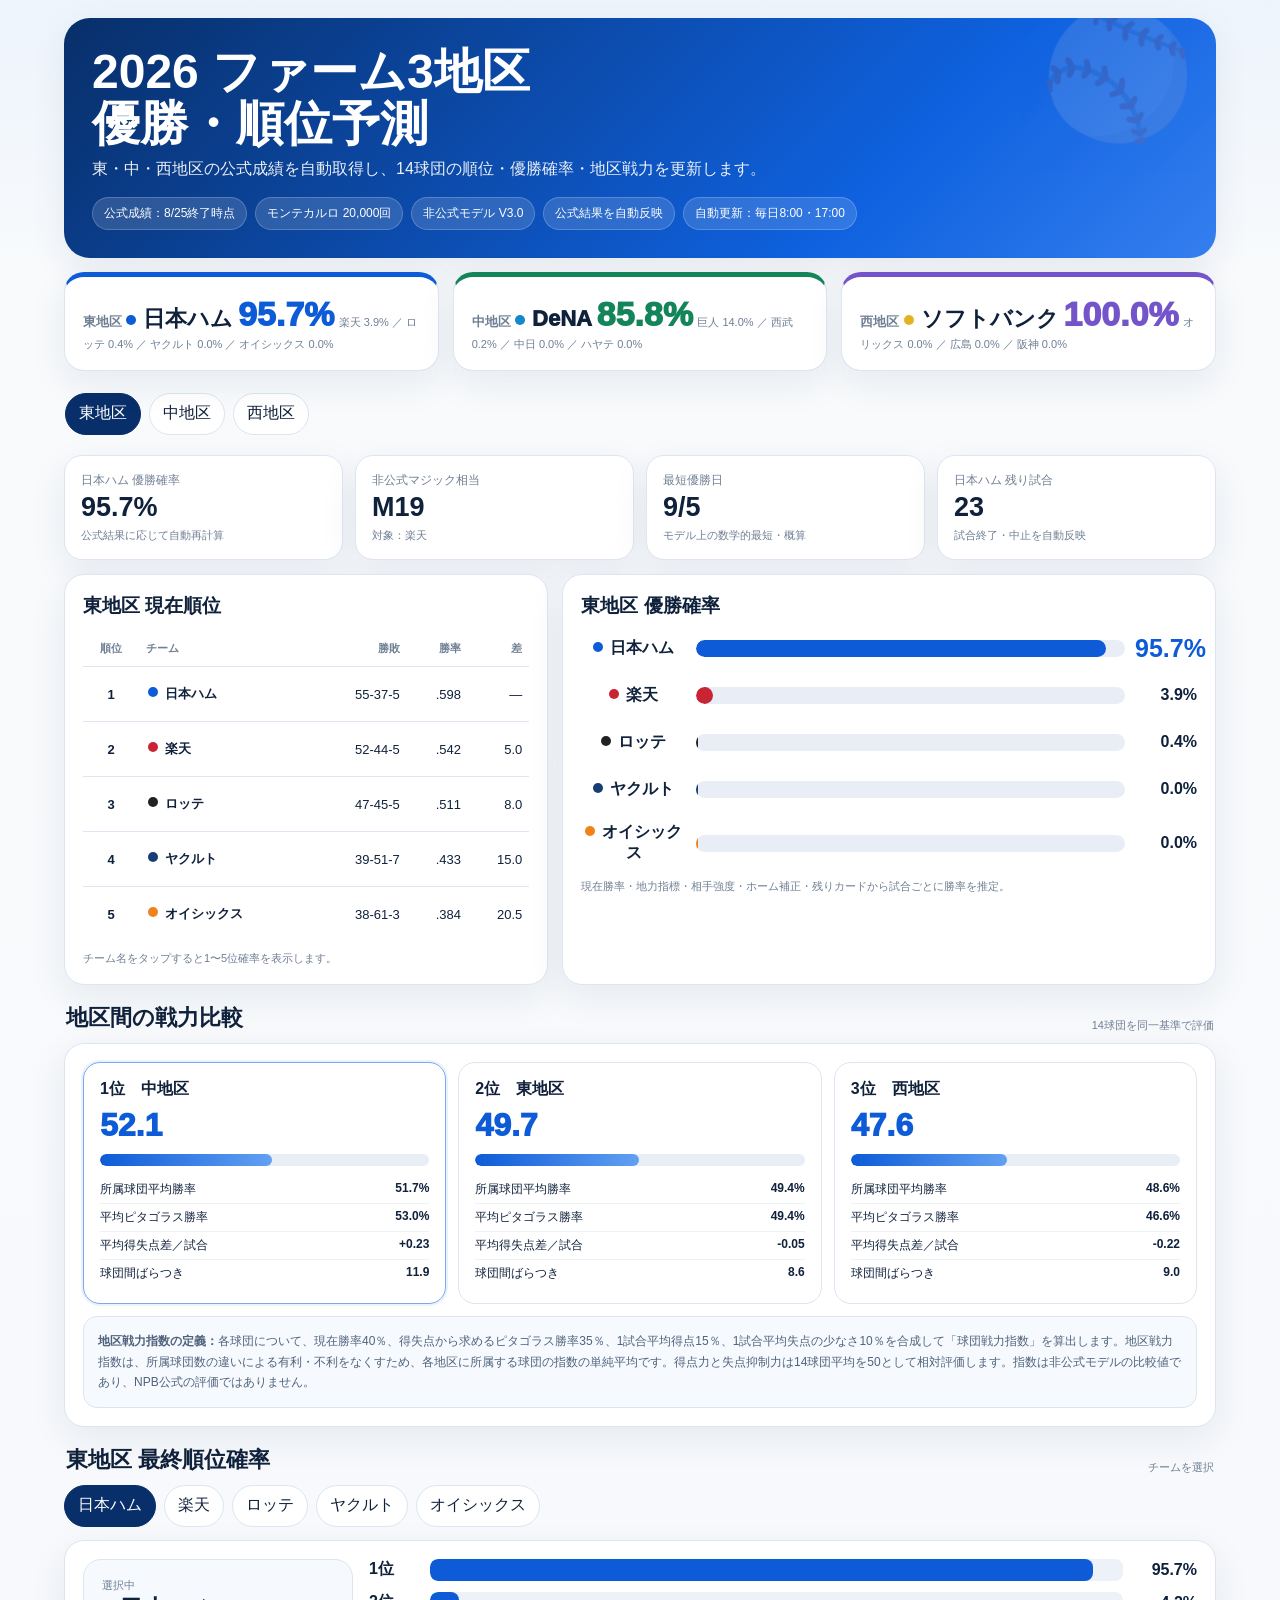
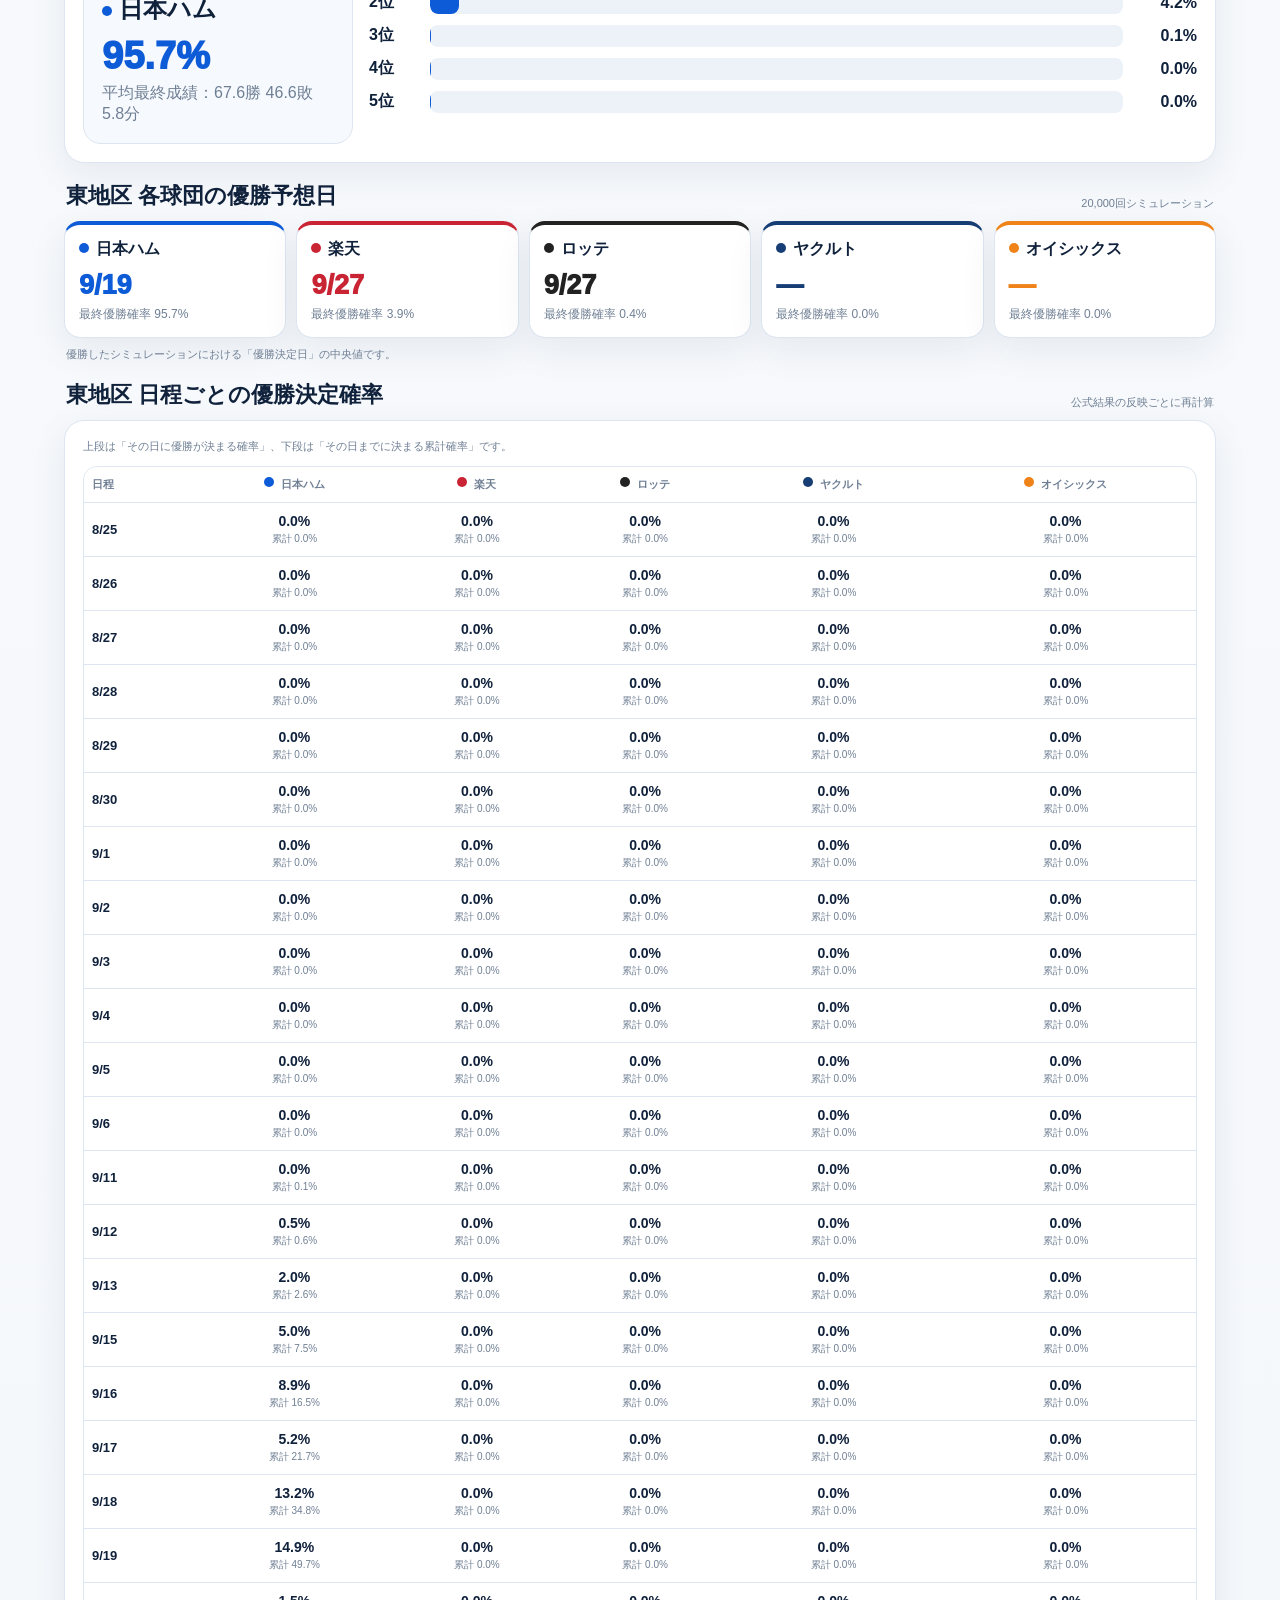
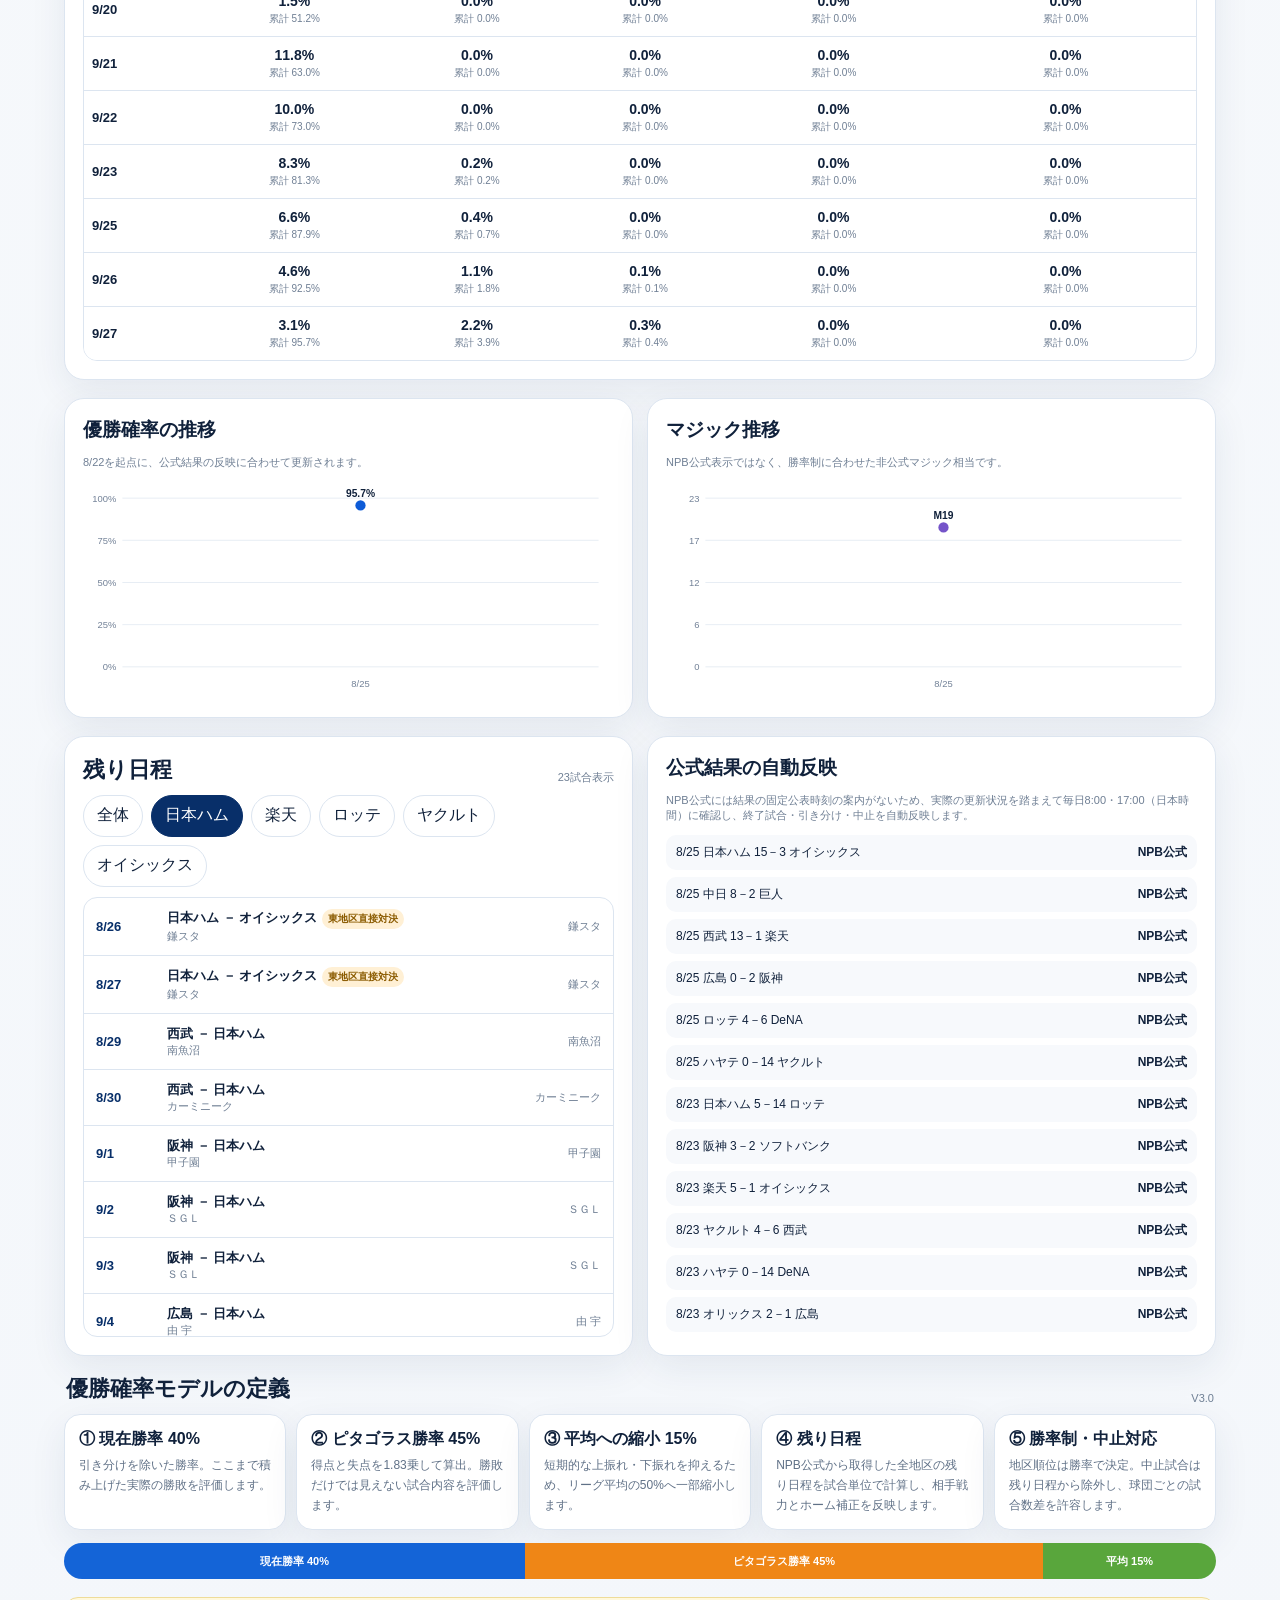
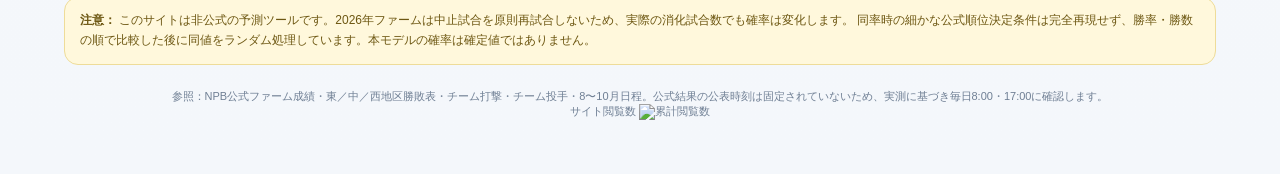
==== index.html @ e7475519 "Add subtle page view counter to footer" ====
<!DOCTYPE html>
<html lang="ja">
<head>
<meta charset="UTF-8">
<meta name="viewport" content="width=device-width,initial-scale=1">
<title>2026 ファーム3地区 優勝・順位予測</title>
<style>
:root{
  --bg:#f4f7fb;--panel:#fff;--ink:#10213b;--muted:#6f7f94;--line:#dce5f0;
  --blue:#0d5bd7;--blue2:#3a7fe9;--navy:#082f69;--red:#c92433;--black:#222;
  --yak:#173d75;--orange:#ef8219;--green:#14855b;--purple:#7454c9;
  --shadow:0 12px 36px rgba(27,55,92,.08);
}
*{box-sizing:border-box}
html{scroll-behavior:smooth}
body{margin:0;background:linear-gradient(180deg,#edf4fc 0,#f8fafc 270px,#f4f7fb 100%);color:var(--ink);
font-family:-apple-system,BlinkMacSystemFont,"Segoe UI","Hiragino Kaku Gothic ProN","Yu Gothic",Meiryo,sans-serif}
button,input,select{font:inherit}
button{cursor:pointer}
.wrap{max-width:1180px;margin:auto;padding:18px 14px 54px}
.hero{position:relative;overflow:hidden;background:linear-gradient(135deg,#082f69,#0f61df 70%,#357fef);
color:#fff;border-radius:26px;padding:28px;box-shadow:var(--shadow)}
.hero:after{content:"⚾";position:absolute;right:18px;top:-18px;font-size:128px;opacity:.12;transform:rotate(-16deg)}
.hero h1{margin:0;font-size:clamp(28px,5vw,48px);line-height:1.08}
.hero p{margin:9px 0 0;opacity:.92}
.badges{display:flex;gap:8px;flex-wrap:wrap;margin-top:17px}
.badge{padding:7px 11px;border-radius:999px;background:rgba(255,255,255,.14);border:1px solid rgba(255,255,255,.2);font-size:12px}
.topstats{display:grid;grid-template-columns:repeat(4,1fr);gap:12px;margin-top:14px}
.stat{background:var(--panel);border:1px solid var(--line);border-radius:18px;padding:16px;box-shadow:var(--shadow);min-width:0}
.stat .label{font-size:12px;color:var(--muted)} .stat .val{font-size:27px;font-weight:900;margin-top:4px;line-height:1.1}
.stat .sub{font-size:11px;color:var(--muted);margin-top:6px}
.grid2{display:grid;grid-template-columns:1fr 1.35fr;gap:14px;margin-top:14px}
.card{background:var(--panel);border:1px solid var(--line);border-radius:20px;padding:18px;box-shadow:var(--shadow);min-width:0}
.card h2{margin:0 0 12px;font-size:19px}
.card h3{margin:0 0 10px;font-size:16px}
.muted{color:var(--muted)} .tiny{font-size:11px;color:var(--muted)}
table{width:100%;border-collapse:collapse;font-size:13px}
th,td{padding:10px 7px;border-bottom:1px solid var(--line);text-align:right;white-space:nowrap}
th{font-size:11px;color:var(--muted);font-weight:700}
th:first-child,td:first-child{text-align:center} th:nth-child(2),td:nth-child(2){text-align:left}
tr:last-child td{border-bottom:0}
.teamBtn{border:0;background:transparent;color:inherit;font-weight:800;padding:3px 2px;border-radius:8px;min-height:34px}
.teamBtn:focus-visible,.filterBtn:focus-visible,button:focus-visible,input:focus-visible,select:focus-visible{outline:3px solid rgba(13,91,215,.25);outline-offset:2px}
.dot{width:10px;height:10px;border-radius:50%;display:inline-block;margin-right:7px;vertical-align:1px}
.ham{background:var(--blue)}.rak{background:var(--red)}.lot{background:var(--black)}.yak{background:var(--yak)}.oix{background:var(--orange)}
.probList{display:flex;flex-direction:column;gap:13px}
.probRow{display:grid;grid-template-columns:105px 1fr 62px;gap:10px;align-items:center}
.track{height:17px;background:#e9eef6;border-radius:99px;overflow:hidden}
.fill{height:100%;border-radius:99px;background:linear-gradient(90deg,var(--blue),var(--blue2));transition:width .35s ease}
.pct{text-align:right;font-weight:900} .pct.big{color:var(--blue);font-size:25px}
.section{margin-top:18px}
.sectionHead{display:flex;align-items:flex-end;justify-content:space-between;gap:10px;margin:0 2px 10px}
.sectionHead h2{margin:0;font-size:22px}
.teamTabs{display:flex;gap:8px;overflow:auto;padding-bottom:4px}
.filterBtn{border:1px solid var(--line);background:#fff;border-radius:999px;padding:9px 13px;color:var(--ink);white-space:nowrap;min-height:42px}
.filterBtn.active{background:var(--navy);color:#fff;border-color:var(--navy)}
.rankPanel{display:grid;grid-template-columns:270px 1fr;gap:16px;align-items:start}
.teamHero{border-radius:18px;background:#f6f9fd;border:1px solid var(--line);padding:18px}
.teamHero .name{font-size:24px;font-weight:900} .teamHero .champ{font-size:38px;font-weight:950;color:var(--blue);margin:10px 0 5px}
.rankBars{display:flex;flex-direction:column;gap:11px}
.rankRow{display:grid;grid-template-columns:52px 1fr 65px;gap:9px;align-items:center}
.rankTrack{height:22px;border-radius:8px;background:#edf2f8;overflow:hidden}
.rankFill{height:100%;background:linear-gradient(90deg,#315e9d,#7198ce);border-radius:8px;transition:width .3s}
.forecastGrid{display:grid;grid-template-columns:repeat(5,1fr);gap:10px}
.forecastCard{width:100%;border:1px solid var(--line);border-top:4px solid var(--team-color,var(--blue));border-radius:16px;background:#fff;padding:14px;text-align:left;color:var(--ink);box-shadow:var(--shadow)}
.forecastCard .team{display:block;font-weight:900}.forecastCard .forecastDate{display:block;font-size:27px;font-weight:950;color:var(--team-color,var(--blue));margin:10px 0 5px}
.forecastCard .champProb{display:block;font-size:12px;color:var(--muted)}
.probDateWrap{overflow:auto;border:1px solid var(--line);border-radius:14px;margin-top:12px}
.probDateTable{min-width:760px;margin:0}
.probDateTable th,.probDateTable td{text-align:center;padding:10px 8px}
.probDateTable th:first-child,.probDateTable td:first-child{text-align:left;position:sticky;left:0;background:#fff;z-index:1}
.probDateTable thead th:first-child{z-index:2}
.probDateCell b{display:block;font-size:14px}.probDateCell span{display:block;font-size:10px;color:var(--muted);margin-top:3px}
.chartWrap{width:100%;overflow:hidden}
svg{display:block;width:100%;height:auto}
.chartLabel{font-size:11px;fill:#728197} .chartValue{font-size:12px;fill:#10213b;font-weight:700}
.twoCol{display:grid;grid-template-columns:1fr 1fr;gap:14px}
.scheduleControls{display:flex;gap:8px;flex-wrap:wrap;margin-bottom:10px}
.scheduleList{max-height:440px;overflow:auto;border:1px solid var(--line);border-radius:14px}
.game{display:grid;grid-template-columns:62px 1fr auto;gap:9px;padding:11px 12px;border-bottom:1px solid var(--line);align-items:center;font-size:13px}
.game:last-child{border-bottom:0} .date{font-weight:900;color:var(--navy)} .venue{font-size:11px;color:var(--muted)}
.direct{display:inline-block;font-size:10px;font-weight:800;padding:3px 6px;border-radius:999px;background:#fff0d5;color:#8b5b00;margin-left:5px}
.inputGrid{display:grid;grid-template-columns:1.4fr .7fr .7fr;gap:9px}
label{font-size:12px;color:var(--muted);display:block;margin-bottom:5px}
select,input[type=number]{width:100%;border:1px solid #cfdbe9;border-radius:12px;padding:11px;background:#fff;color:var(--ink);min-height:44px;font-size:16px}
.actions{display:flex;gap:8px;flex-wrap:wrap;margin-top:11px}
.primary{border:0;border-radius:12px;background:var(--blue);color:#fff;font-weight:800;padding:11px 16px;min-height:44px}
.secondary{border:1px solid var(--line);border-radius:12px;background:#fff;color:var(--ink);font-weight:700;padding:11px 16px;min-height:44px}
.msg{min-height:20px;margin-top:8px;font-size:12px;color:#8a5f09}
.history{margin-top:12px;display:flex;flex-direction:column;gap:7px}
.histItem{display:flex;justify-content:space-between;gap:10px;background:#f7f9fc;border-radius:10px;padding:9px 10px;font-size:12px}
.methodGrid{display:grid;grid-template-columns:repeat(5,1fr);gap:10px}
.method{background:#fff;border:1px solid var(--line);border-radius:16px;padding:14px;box-shadow:var(--shadow)}
.method b{display:block;margin-bottom:6px} .method p{margin:0;font-size:12px;color:#607187;line-height:1.65}
.weight{display:flex;height:36px;border-radius:999px;overflow:hidden;margin-top:13px;color:#fff;font-size:11px;font-weight:800}
.weight span{display:flex;align-items:center;justify-content:center;min-width:0;text-align:center}
.w1{width:15%;background:#1464d7}.w2{width:15%;background:#2390a5}.w3{width:20%;background:#59a63c}.w4{width:30%;background:#ef8616}.w5{width:20%;background:#7556c8}
.note{margin-top:18px;border:1px solid #eedc99;background:#fff8dc;color:#6d5712;border-radius:14px;padding:13px 15px;font-size:12px;line-height:1.65}
.districtOverview{display:grid;grid-template-columns:repeat(3,1fr);gap:14px;margin-top:14px}
.districtCard{border-top:5px solid var(--district-color,var(--blue));position:relative;overflow:hidden}
.districtCard .districtName{font-size:13px;color:var(--muted);font-weight:800}
.districtCard .leader{font-size:22px;font-weight:950;margin-top:7px}
.districtCard .leaderProb{font-size:34px;font-weight:950;color:var(--district-color,var(--blue));margin:5px 0 10px}
.districtSwitch{display:flex;gap:8px;overflow:auto;padding:4px 1px 6px;margin-top:18px}
.strengthGrid{display:grid;grid-template-columns:repeat(3,1fr);gap:12px}
.strengthCard{border:1px solid var(--line);border-radius:17px;padding:16px;background:#fff}
.strengthCard.best{border-color:#7aa9ed;box-shadow:0 0 0 2px rgba(13,91,215,.08)}
.strengthScore{font-size:32px;font-weight:950;color:var(--blue);margin:7px 0}
.strengthBar{height:12px;background:#e9eef6;border-radius:99px;overflow:hidden;margin:10px 0}
.strengthBar span{display:block;height:100%;border-radius:99px;background:linear-gradient(90deg,#0d5bd7,#62a0f2)}
.metricRow{display:flex;justify-content:space-between;gap:12px;font-size:12px;padding:5px 0;border-bottom:1px solid #edf2f7}
.metricRow:last-child{border-bottom:0}
.definition{margin-top:12px;background:#f6f9fd;border:1px solid var(--line);border-radius:14px;padding:14px;font-size:12px;line-height:1.7;color:#50637c}
footer{margin-top:24px;text-align:center;color:var(--muted);font-size:11px}\n.siteCounter{display:flex;align-items:center;justify-content:center;gap:6px;margin-top:8px;font-size:10px;color:#8a97a8}\n.siteCounter img{display:block;height:18px;width:auto;opacity:.82}
@media(max-width:900px){
 .topstats{grid-template-columns:1fr 1fr} .grid2,.twoCol,.rankPanel{grid-template-columns:1fr} .methodGrid{grid-template-columns:1fr 1fr} .forecastGrid{grid-template-columns:repeat(2,1fr)} .districtOverview,.strengthGrid{grid-template-columns:1fr}
}
@media(max-width:560px){
 .wrap{padding:10px 10px 38px} .hero{padding:22px;border-radius:20px} .topstats{grid-template-columns:1fr 1fr}
 .stat .val{font-size:22px} .probRow{grid-template-columns:90px 1fr 52px} .pct.big{font-size:20px}
 .methodGrid{grid-template-columns:1fr} .inputGrid{grid-template-columns:1fr 1fr} .inputGrid>div:first-child{grid-column:1/-1} .forecastGrid{grid-template-columns:1fr}
 th,td{padding:9px 4px;font-size:11px} .card{padding:15px} .game{grid-template-columns:54px 1fr}
 .game .venue{display:none} .weight{height:auto;flex-direction:column;border-radius:12px} .weight span{width:100%!important;padding:7px}
}
@media(prefers-reduced-motion:reduce){*{scroll-behavior:auto!important;transition:none!important}}
</style>
</head>
<body>
<div class="wrap" id="app">
  <section class="hero">
    <h1>2026 ファーム3地区<br>優勝・順位予測</h1>
    <p>東・中・西地区の公式成績を自動取得し、14球団の順位・優勝確率・地区戦力を更新します。</p>
    <div class="badges">
      <span class="badge" id="dataDateBadge">公式データを確認中</span>
      <span class="badge">モンテカルロ 20,000回</span>
      <span class="badge">非公式モデル V3.0</span>
      <span class="badge">公式結果を自動反映</span>
      <span class="badge" id="autoUpdateBadge">公式結果を自動確認中</span>
    </div>
  </section>
<noscript>
  <div style="margin-top:14px;padding:13px 15px;border-radius:14px;background:#fff3cd;border:1px solid #ead28a;color:#6d5712;font-size:13px;line-height:1.6">
    このプレビュー環境ではJavaScriptが実行されていないため、固定データを表示しています。
    公式結果による再計算やタップ操作は、JavaScriptを実行できるブラウザ環境で利用できます。
  </div>
</noscript>

  <section class="districtOverview" id="districtOverview" aria-label="3地区の優勝確率">
    <div class="card districtCard"><div class="muted">3地区の確率を計算しています。</div></div>
  </section>

  <div class="districtSwitch" id="districtSwitch" aria-label="表示地区を選択"></div>

  <section class="topstats">
    <div class="stat"><div class="label" id="headlineLabel">選択球団 優勝確率</div><div class="val" id="headlineProb">計算中</div><div class="sub">公式結果に応じて自動再計算</div></div>
    <div class="stat"><div class="label">非公式マジック相当</div><div class="val" id="magicNow">M21</div><div class="sub" id="magicTarget">対象：楽天</div></div>
    <div class="stat"><div class="label">最短優勝日</div><div class="val" id="earliestDate">9/5</div><div class="sub">モデル上の数学的最短・概算</div></div>
    <div class="stat"><div class="label" id="remainingLabel">選択球団 残り試合</div><div class="val" id="hamRemaining">—</div><div class="sub">試合終了・中止を自動反映</div></div>
  </section>

  <section class="grid2">
    <div class="card">
      <h2 id="standingsTitle">現在順位</h2>
      <table>
        <thead><tr><th>順位</th><th>チーム</th><th>勝敗</th><th>勝率</th><th>差</th></tr></thead>
        <tbody id="standingsBody"><tr><td><b>1</b></td><td><button class="teamBtn" type="button" data-team="日本ハム"><span class="dot ham"></span>日本ハム</button></td><td>54-36-5</td><td>.600</td><td>—</td></tr><tr><td><b>2</b></td><td><button class="teamBtn" type="button" data-team="楽天"><span class="dot rak"></span>楽天</button></td><td>51-43-5</td><td>.543</td><td>5.0</td></tr><tr><td><b>3</b></td><td><button class="teamBtn" type="button" data-team="ロッテ"><span class="dot lot"></span>ロッテ</button></td><td>46-44-5</td><td>.511</td><td>8.0</td></tr><tr><td><b>4</b></td><td><button class="teamBtn" type="button" data-team="ヤクルト"><span class="dot yak"></span>ヤクルト</button></td><td>37-50-7</td><td>.425</td><td>15.5</td></tr><tr><td><b>5</b></td><td><button class="teamBtn" type="button" data-team="オイシックス"><span class="dot oix"></span>オイシックス</button></td><td>38-59-3</td><td>.392</td><td>19.5</td></tr></tbody>
      </table>
      <p class="tiny" style="margin:10px 0 0">チーム名をタップすると1〜5位確率を表示します。</p>
    </div>
    <div class="card">
      <h2 id="champTitle">地区 優勝確率</h2>
      <div class="probList" id="champList"><div class="probRow"><button class="teamBtn" data-team="日本ハム" type="button"><span class="dot ham"></span>日本ハム</button><div class="track"><div class="fill" style="width:95.8%"></div></div><div class="pct big">95.8%</div></div><div class="probRow"><button class="teamBtn" data-team="楽天" type="button"><span class="dot rak"></span>楽天</button><div class="track"><div class="fill" style="width:3.8%"></div></div><div class="pct">3.8%</div></div><div class="probRow"><button class="teamBtn" data-team="ロッテ" type="button"><span class="dot lot"></span>ロッテ</button><div class="track"><div class="fill" style="width:0.4%"></div></div><div class="pct">0.4%</div></div><div class="probRow"><button class="teamBtn" data-team="ヤクルト" type="button"><span class="dot yak"></span>ヤクルト</button><div class="track"><div class="fill" style="width:0.3%"></div></div><div class="pct">0.0%</div></div><div class="probRow"><button class="teamBtn" data-team="オイシックス" type="button"><span class="dot oix"></span>オイシックス</button><div class="track"><div class="fill" style="width:0.3%"></div></div><div class="pct">0.0%</div></div></div>
      <p class="tiny" style="margin:12px 0 0">現在勝率・地力指標・相手強度・ホーム補正・残りカードから試合ごとに勝率を推定。</p>
    </div>
  </section>

  <section class="section">
    <div class="sectionHead"><h2>地区間の戦力比較</h2><span class="tiny">14球団を同一基準で評価</span></div>
    <div class="card">
      <div class="strengthGrid" id="strengthGrid"><div class="muted">地区戦力を計算しています。</div></div>
      <div class="definition">
        <b>地区戦力指数の定義：</b>各球団について、現在勝率40％、得失点から求めるピタゴラス勝率35％、1試合平均得点15％、1試合平均失点の少なさ10％を合成して「球団戦力指数」を算出します。地区戦力指数は、所属球団数の違いによる有利・不利をなくすため、各地区に所属する球団の指数の単純平均です。得点力と失点抑制力は14球団平均を50として相対評価します。指数は非公式モデルの比較値であり、NPB公式の評価ではありません。
      </div>
    </div>
  </section>

  <section class="section">
    <div class="sectionHead"><h2 id="rankTitle">各チームの最終順位確率</h2><span class="tiny">チームを選択</span></div>
    <div class="teamTabs" id="teamTabs"><button type="button" class="filterBtn active" data-team="日本ハム">日本ハム</button><button type="button" class="filterBtn" data-team="楽天">楽天</button><button type="button" class="filterBtn" data-team="ロッテ">ロッテ</button><button type="button" class="filterBtn" data-team="ヤクルト">ヤクルト</button><button type="button" class="filterBtn" data-team="オイシックス">オイシックス</button></div>
    <div class="card rankPanel" style="margin-top:9px">
      <div class="teamHero">
        <div class="tiny">選択中</div>
        <div class="name" id="selectedName">日本ハム</div>
        <div class="champ" id="selectedChamp">95.8%</div>
        <div class="muted" id="selectedRecord">平均最終成績：67.9勝 46.2敗 5.9分</div>
      </div>
      <div class="rankBars" id="rankBars"><div class="rankRow"><b>1位</b><div class="rankTrack"><div class="rankFill" style="width:95.8%"></div></div><b style="text-align:right">95.8%</b></div><div class="rankRow"><b>2位</b><div class="rankTrack"><div class="rankFill" style="width:4.0%"></div></div><b style="text-align:right">4.0%</b></div><div class="rankRow"><b>3位</b><div class="rankTrack"><div class="rankFill" style="width:0.2%"></div></div><b style="text-align:right">0.2%</b></div><div class="rankRow"><b>4位</b><div class="rankTrack"><div class="rankFill" style="width:0.2%"></div></div><b style="text-align:right">0.0%</b></div><div class="rankRow"><b>5位</b><div class="rankTrack"><div class="rankFill" style="width:0.2%"></div></div><b style="text-align:right">0.0%</b></div></div>
    </div>
  </section>

  <section class="section">
    <div class="sectionHead"><h2 id="forecastTitle">各球団の優勝予想日</h2><span class="tiny">20,000回シミュレーション</span></div>
    <div class="forecastGrid" id="clinchForecast">
      <div class="card muted">予想日を計算しています。</div>
    </div>
    <p class="tiny" style="margin:9px 2px 0">優勝したシミュレーションにおける「優勝決定日」の中央値です。</p>
  </section>

  <section class="section">
    <div class="sectionHead"><h2 id="clinchTitle">日程ごとの優勝決定確率</h2><span class="tiny">公式結果の反映ごとに再計算</span></div>
    <div class="card">
      <p class="tiny" style="margin:0">上段は「その日に優勝が決まる確率」、下段は「その日までに決まる累計確率」です。</p>
      <div class="probDateWrap" id="clinchProbabilityTable">
        <div style="padding:18px" class="muted">日程別の確率を計算しています。</div>
      </div>
    </div>
  </section>

  <section class="section twoCol">
    <div class="card">
      <h2>優勝確率の推移</h2>
      <p class="tiny">8/22を起点に、公式結果の反映に合わせて更新されます。</p>
      <div class="chartWrap"><svg id="probChart" viewBox="0 0 620 255" role="img" aria-label="優勝確率の推移グラフ">
<line x1="46" y1="217" x2="602" y2="217" stroke="#e3eaf3"/>
<line x1="46" y1="168" x2="602" y2="168" stroke="#e3eaf3"/>
<line x1="46" y1="119" x2="602" y2="119" stroke="#e3eaf3"/>
<line x1="46" y1="70" x2="602" y2="70" stroke="#e3eaf3"/>
<line x1="46" y1="21" x2="602" y2="21" stroke="#e3eaf3"/>
<text x="39" y="221" text-anchor="end" class="chartLabel">0%</text>
<text x="39" y="172" text-anchor="end" class="chartLabel">25%</text>
<text x="39" y="123" text-anchor="end" class="chartLabel">50%</text>
<text x="39" y="74" text-anchor="end" class="chartLabel">75%</text>
<text x="39" y="25" text-anchor="end" class="chartLabel">100%</text>
<circle cx="324" cy="29.2" r="6" fill="#0d5bd7"/>
<text x="324" y="17" text-anchor="middle" class="chartValue">95.8%</text>
<text x="324" y="241" text-anchor="middle" class="chartLabel">8/22</text>
<text x="324" y="135" text-anchor="middle" class="chartLabel">公式結果の反映に合わせて更新されます</text>
</svg></div>
    </div>
    <div class="card">
      <h2>マジック推移</h2>
      <p class="tiny">NPB公式表示ではなく、勝率制に合わせた非公式マジック相当です。</p>
      <div class="chartWrap"><svg id="magicChart" viewBox="0 0 620 255" role="img" aria-label="マジック推移グラフ">
<line x1="46" y1="217" x2="602" y2="217" stroke="#e3eaf3"/>
<line x1="46" y1="168" x2="602" y2="168" stroke="#e3eaf3"/>
<line x1="46" y1="119" x2="602" y2="119" stroke="#e3eaf3"/>
<line x1="46" y1="70" x2="602" y2="70" stroke="#e3eaf3"/>
<line x1="46" y1="21" x2="602" y2="21" stroke="#e3eaf3"/>
<text x="39" y="221" text-anchor="end" class="chartLabel">0</text>
<text x="39" y="172" text-anchor="end" class="chartLabel">6</text>
<text x="39" y="123" text-anchor="end" class="chartLabel">12</text>
<text x="39" y="74" text-anchor="end" class="chartLabel">18</text>
<text x="39" y="25" text-anchor="end" class="chartLabel">24</text>
<circle cx="324" cy="45.5" r="6" fill="#7554c9"/>
<text x="324" y="33" text-anchor="middle" class="chartValue">M21</text>
<text x="324" y="241" text-anchor="middle" class="chartLabel">8/22</text>
<text x="324" y="135" text-anchor="middle" class="chartLabel">公式結果の反映に合わせて更新されます</text>
</svg></div>
    </div>
  </section>

  <section class="section twoCol">
    <div class="card">
      <div class="sectionHead" style="margin:0 0 10px"><h2>残り日程</h2><span class="tiny" id="scheduleCount"></span></div>
      <div class="scheduleControls" id="scheduleFilters"><button class="filterBtn" type="button" data-filter="全体">全体</button><button class="filterBtn active" type="button" data-filter="日本ハム">日本ハム</button><button class="filterBtn" type="button" data-filter="楽天">楽天</button><button class="filterBtn" type="button" data-filter="ロッテ">ロッテ</button><button class="filterBtn" type="button" data-filter="ヤクルト">ヤクルト</button><button class="filterBtn" type="button" data-filter="オイシックス">オイシックス</button></div>
      <div class="scheduleList" id="scheduleList"><div class="game"><div class="date">8/23</div><div><b>日本ハム － ロッテ</b><span class="direct">東地区直接対決</span><div class="venue">鎌スタ</div></div><div class="venue">鎌スタ</div></div><div class="game"><div class="date">8/25</div><div><b>日本ハム － オイシックス</b><span class="direct">東地区直接対決</span><div class="venue">鎌スタ</div></div><div class="venue">鎌スタ</div></div><div class="game"><div class="date">8/26</div><div><b>日本ハム － オイシックス</b><span class="direct">東地区直接対決</span><div class="venue">鎌スタ</div></div><div class="venue">鎌スタ</div></div><div class="game"><div class="date">8/27</div><div><b>日本ハム － オイシックス</b><span class="direct">東地区直接対決</span><div class="venue">鎌スタ</div></div><div class="venue">鎌スタ</div></div><div class="game"><div class="date">8/29</div><div><b>西武 － 日本ハム</b><div class="venue">南魚沼</div></div><div class="venue">南魚沼</div></div><div class="game"><div class="date">8/30</div><div><b>西武 － 日本ハム</b><div class="venue">カーミニーク</div></div><div class="venue">カーミニーク</div></div><div class="game"><div class="date">9/1</div><div><b>阪神 － 日本ハム</b><div class="venue">SGL</div></div><div class="venue">SGL</div></div><div class="game"><div class="date">9/2</div><div><b>阪神 － 日本ハム</b><div class="venue">SGL</div></div><div class="venue">SGL</div></div><div class="game"><div class="date">9/3</div><div><b>阪神 － 日本ハム</b><div class="venue">SGL</div></div><div class="venue">SGL</div></div><div class="game"><div class="date">9/4</div><div><b>広島 － 日本ハム</b><div class="venue">由宇</div></div><div class="venue">由宇</div></div><div class="game"><div class="date">9/5</div><div><b>広島 － 日本ハム</b><div class="venue">由宇</div></div><div class="venue">由宇</div></div><div class="game"><div class="date">9/6</div><div><b>広島 － 日本ハム</b><div class="venue">由宇</div></div><div class="venue">由宇</div></div><div class="game"><div class="date">9/11</div><div><b>日本ハム － ロッテ</b><span class="direct">東地区直接対決</span><div class="venue">鎌スタ</div></div><div class="venue">鎌スタ</div></div><div class="game"><div class="date">9/12</div><div><b>日本ハム － ロッテ</b><span class="direct">東地区直接対決</span><div class="venue">鎌スタ</div></div><div class="venue">鎌スタ</div></div><div class="game"><div class="date">9/13</div><div><b>日本ハム － ロッテ</b><span class="direct">東地区直接対決</span><div class="venue">鎌スタ</div></div><div class="venue">鎌スタ</div></div><div class="game"><div class="date">9/15</div><div><b>日本ハム － ヤクルト</b><span class="direct">東地区直接対決</span><div class="venue">鎌スタ</div></div><div class="venue">鎌スタ</div></div><div class="game"><div class="date">9/16</div><div><b>日本ハム － ヤクルト</b><span class="direct">東地区直接対決</span><div class="venue">鎌スタ</div></div><div class="venue">鎌スタ</div></div><div class="game"><div class="date">9/18</div><div><b>楽天 － 日本ハム</b><span class="direct">東地区直接対決</span><div class="venue">森林どり泉</div></div><div class="venue">森林どり泉</div></div><div class="game"><div class="date">9/19</div><div><b>楽天 － 日本ハム</b><span class="direct">東地区直接対決</span><div class="venue">森林どり泉</div></div><div class="venue">森林どり泉</div></div><div class="game"><div class="date">9/21</div><div><b>日本ハム － 巨人</b><div class="venue">鎌スタ</div></div><div class="venue">鎌スタ</div></div><div class="game"><div class="date">9/22</div><div><b>日本ハム － 巨人</b><div class="venue">鎌スタ</div></div><div class="venue">鎌スタ</div></div><div class="game"><div class="date">9/23</div><div><b>日本ハム － 巨人</b><div class="venue">鎌スタ</div></div><div class="venue">鎌スタ</div></div><div class="game"><div class="date">9/25</div><div><b>中日 － 日本ハム</b><div class="venue">ナゴヤ</div></div><div class="venue">ナゴヤ</div></div><div class="game"><div class="date">9/26</div><div><b>中日 － 日本ハム</b><div class="venue">ナゴヤ</div></div><div class="venue">ナゴヤ</div></div><div class="game"><div class="date">9/27</div><div><b>中日 － 日本ハム</b><div class="venue">ナゴヤ</div></div><div class="venue">ナゴヤ</div></div></div>
    </div>
    <div class="card">
      <h2>公式結果の自動反映</h2>
      <p class="tiny">NPB公式には結果の固定公表時刻の案内がないため、実際の更新状況を踏まえて毎日8:00・17:00（日本時間）に確認し、終了試合・引き分け・中止を自動反映します。</p>
      <form id="resultForm" hidden>
        <div class="inputGrid">
          <div><label for="gameSelect">試合</label><select id="gameSelect"><option value="0">8/23　楽天－オイシックス</option><option value="1">8/23　ヤクルト－西武</option><option value="2">8/23　日本ハム－ロッテ</option><option value="3">8/25　ロッテ－DeNA</option><option value="4">8/25　日本ハム－オイシックス</option><option value="5">8/25　西武－楽天</option><option value="6">8/25　ハヤテ－ヤクルト</option><option value="7">8/26　ロッテ－DeNA</option><option value="8">8/26　日本ハム－オイシックス</option><option value="9">8/26　西武－楽天</option><option value="10">8/26　ハヤテ－ヤクルト</option><option value="11">8/27　ロッテ－DeNA</option><option value="12">8/27　日本ハム－オイシックス</option><option value="13">8/27　西武－楽天</option><option value="14">8/27　ハヤテ－ヤクルト</option><option value="15">8/28　オイシックス－楽天</option><option value="16">8/29　オイシックス－楽天</option><option value="17">8/29　ロッテ－ヤクルト</option><option value="18">8/29　西武－日本ハム</option><option value="19">8/30　オイシックス－楽天</option><option value="20">8/30　ロッテ－ヤクルト</option><option value="21">8/30　西武－日本ハム</option><option value="22">9/1　楽天－西武</option><option value="23">9/1　ヤクルト－DeNA</option><option value="24">9/1　ハヤテ－オイシックス</option><option value="25">9/1　阪神－日本ハム</option><option value="26">9/1　広島－ロッテ</option><option value="27">9/2　楽天－西武</option><option value="28">9/2　ヤクルト－DeNA</option><option value="29">9/2　ハヤテ－オイシックス</option><option value="30">9/2　阪神－日本ハム</option><option value="31">9/2　広島－ロッテ</option><option value="32">9/3　楽天－西武</option><option value="33">9/3　ヤクルト－DeNA</option><option value="34">9/3　ハヤテ－オイシックス</option><option value="35">9/3　阪神－日本ハム</option><option value="36">9/3　広島－ロッテ</option><option value="37">9/4　楽天－DeNA</option><option value="38">9/4　オイシックス－西武</option><option value="39">9/4　ヤクルト－オリックス</option><option value="40">9/4　阪神－ロッテ</option><option value="41">9/4　広島－日本ハム</option><option value="42">9/5　楽天－DeNA</option><option value="43">9/5　オイシックス－西武</option><option value="44">9/5　ヤクルト－オリックス</option><option value="45">9/5　阪神－ロッテ</option><option value="46">9/5　広島－日本ハム</option><option value="47">9/6　楽天－DeNA</option><option value="48">9/6　オイシックス－西武</option><option value="49">9/6　ヤクルト－オリックス</option><option value="50">9/6　阪神－ロッテ</option><option value="51">9/6　広島－日本ハム</option><option value="52">9/11　楽天－オイシックス</option><option value="53">9/11　ヤクルト－中日</option><option value="54">9/11　日本ハム－ロッテ</option><option value="55">9/12　楽天－オイシックス</option><option value="56">9/12　ヤクルト－中日</option><option value="57">9/12　日本ハム－ロッテ</option><option value="58">9/13　楽天－オイシックス</option><option value="59">9/13　ヤクルト－中日</option><option value="60">9/13　日本ハム－ロッテ</option><option value="61">9/15　オイシックス－巨人</option><option value="62">9/15　ロッテ－楽天</option><option value="63">9/15　日本ハム－ヤクルト</option><option value="64">9/16　ロッテ－楽天</option><option value="65">9/16　日本ハム－ヤクルト</option><option value="66">9/17　オイシックス－巨人</option><option value="67">9/17　ロッテ－楽天</option><option value="68">9/18　楽天－日本ハム</option><option value="69">9/19　楽天－日本ハム</option><option value="70">9/19　ヤクルト－オイシックス</option><option value="71">9/19　DeNA－ロッテ</option><option value="72">9/20　ヤクルト－オイシックス</option><option value="73">9/20　DeNA－ロッテ</option><option value="74">9/21　オイシックス－楽天</option><option value="75">9/21　ヤクルト－ハヤテ</option><option value="76">9/21　ロッテ－西武</option><option value="77">9/21　日本ハム－巨人</option><option value="78">9/22　オイシックス－楽天</option><option value="79">9/22　ヤクルト－ハヤテ</option><option value="80">9/22　ロッテ－西武</option><option value="81">9/22　日本ハム－巨人</option><option value="82">9/23　オイシックス－楽天</option><option value="83">9/23　ヤクルト－ハヤテ</option><option value="84">9/23　ロッテ－西武</option><option value="85">9/23　日本ハム－巨人</option><option value="86">9/25　楽天－ヤクルト</option><option value="87">9/25　オイシックス－ロッテ</option><option value="88">9/25　中日－日本ハム</option><option value="89">9/26　楽天－ヤクルト</option><option value="90">9/26　オイシックス－ロッテ</option><option value="91">9/26　中日－日本ハム</option><option value="92">9/27　楽天－ヤクルト</option><option value="93">9/27　オイシックス－ロッテ</option><option value="94">9/27　中日－日本ハム</option></select></div>
          <div><label for="homeScore">ホーム</label><input id="homeScore" type="number" min="0" max="99" inputmode="numeric" required></div>
          <div><label for="awayScore">ビジター</label><input id="awayScore" type="number" min="0" max="99" inputmode="numeric" required></div>
        </div>
        <div class="actions">
          <button class="primary" type="submit">結果を反映して再計算</button>
          <button class="secondary" id="resetBtn" type="button">最新の自動更新時点に戻す</button>
        </div>
        <div class="msg" id="formMsg" aria-live="polite"></div>
      </form>
      <div class="history" id="inputHistory"><div class="tiny">新しい公式結果が確認されると、ここに自動反映履歴が表示されます。</div></div>
    </div>
  </section>

  <section class="section">
    <div class="sectionHead"><h2>優勝確率モデルの定義</h2><span class="tiny">V3.0</span></div>
    <div class="methodGrid">
      <div class="method"><b>① 現在勝率 40%</b><p>引き分けを除いた勝率。ここまで積み上げた実際の勝敗を評価します。</p></div>
      <div class="method"><b>② ピタゴラス勝率 45%</b><p>得点と失点を1.83乗して算出。勝敗だけでは見えない試合内容を評価します。</p></div>
      <div class="method"><b>③ 平均への縮小 15%</b><p>短期的な上振れ・下振れを抑えるため、リーグ平均の50%へ一部縮小します。</p></div>
      <div class="method"><b>④ 残り日程</b><p>NPB公式から取得した全地区の残り日程を試合単位で計算し、相手戦力とホーム補正を反映します。</p></div>
      <div class="method"><b>⑤ 勝率制・中止対応</b><p>地区順位は勝率で決定。中止試合は残り日程から除外し、球団ごとの試合数差を許容します。</p></div>
    </div>
    <div class="weight"><span class="w1" style="width:40%">現在勝率 40%</span><span class="w4" style="width:45%">ピタゴラス勝率 45%</span><span class="w3" style="width:15%">平均 15%</span></div>
  </section>

  <div class="note">
    <b>注意：</b> このサイトは非公式の予測ツールです。2026年ファームは中止試合を原則再試合しないため、実際の消化試合数でも確率は変化します。
    同率時の細かな公式順位決定条件は完全再現せず、勝率・勝数の順で比較した後に同値をランダム処理しています。本モデルの確率は確定値ではありません。
  </div>
  <footer>
    参照：NPB公式ファーム成績・東／中／西地区勝敗表・チーム打撃・チーム投手・8〜10月日程。公式結果の公表時刻は固定されていないため、実測に基づき毎日8:00・17:00に確認します。
    <div class="siteCounter" aria-label="サイトの累計閲覧数">
      <span>サイト閲覧数</span>
      <img src="https://hits.sh/mituteto-png.github.io/farm-east-prediction.svg?style=flat-square&amp;label=&amp;color=8795a8" alt="累計閲覧数" loading="lazy">
    </div>
  </footer>
</div>

<script src="auto-data.js"></script>
<script>
/* Legacy V2.2 script retained for fallback reference.
const EAST=["日本ハム","楽天","ロッテ","ヤクルト","オイシックス"];
const colors={"日本ハム":"#0d5bd7","楽天":"#c92433","ロッテ":"#222222","ヤクルト":"#173d75","オイシックス":"#ef8219"};
const classes={"日本ハム":"ham","楽天":"rak","ロッテ":"lot","ヤクルト":"yak","オイシックス":"oix"};
const initialStand={
 "日本ハム":{w:54,l:36,t:5,rs:500,ra:370},
 "楽天":{w:51,l:43,t:5,rs:449,ra:406},
 "ロッテ":{w:46,l:44,t:5,rs:430,ra:383},
 "ヤクルト":{w:37,l:50,t:7,rs:339,ra:419},
 "オイシックス":{w:38,l:59,t:3,rs:362,ra:535}
};
const baseStrength={
 "日本ハム":0.634,"楽天":0.546,"ロッテ":0.553,"ヤクルト":0.404,"オイシックス":0.329,
 "DeNA":0.641,"巨人":0.615,"西武":0.564,"中日":0.436,"ハヤテ":0.323,
 "阪神":0.389,"広島":0.405,"オリックス":0.523,"ソフトバンク":0.624
};
const initialSchedule=[{"date": "8/23", "home": "楽天", "away": "オイシックス", "venue": "森林どり泉"}, {"date": "8/23", "home": "ヤクルト", "away": "西武", "venue": "戸田"}, {"date": "8/23", "home": "日本ハム", "away": "ロッテ", "venue": "鎌スタ"}, {"date": "8/25", "home": "ロッテ", "away": "DeNA", "venue": "ロッテ"}, {"date": "8/25", "home": "日本ハム", "away": "オイシックス", "venue": "鎌スタ"}, {"date": "8/25", "home": "西武", "away": "楽天", "venue": "カーミニーク"}, {"date": "8/25", "home": "ハヤテ", "away": "ヤクルト", "venue": "静岡"}, {"date": "8/26", "home": "ロッテ", "away": "DeNA", "venue": "ロッテ"}, {"date": "8/26", "home": "日本ハム", "away": "オイシックス", "venue": "鎌スタ"}, {"date": "8/26", "home": "西武", "away": "楽天", "venue": "カーミニーク"}, {"date": "8/26", "home": "ハヤテ", "away": "ヤクルト", "venue": "静岡"}, {"date": "8/27", "home": "ロッテ", "away": "DeNA", "venue": "ロッテ"}, {"date": "8/27", "home": "日本ハム", "away": "オイシックス", "venue": "鎌スタ"}, {"date": "8/27", "home": "西武", "away": "楽天", "venue": "カーミニーク"}, {"date": "8/27", "home": "ハヤテ", "away": "ヤクルト", "venue": "静岡"}, {"date": "8/28", "home": "オイシックス", "away": "楽天", "venue": "長岡悠久山"}, {"date": "8/29", "home": "オイシックス", "away": "楽天", "venue": "長岡悠久山"}, {"date": "8/29", "home": "ロッテ", "away": "ヤクルト", "venue": "ロッテ"}, {"date": "8/29", "home": "西武", "away": "日本ハム", "venue": "南魚沼"}, {"date": "8/30", "home": "オイシックス", "away": "楽天", "venue": "南魚沼"}, {"date": "8/30", "home": "ロッテ", "away": "ヤクルト", "venue": "ロッテ"}, {"date": "8/30", "home": "西武", "away": "日本ハム", "venue": "カーミニーク"}, {"date": "9/1", "home": "楽天", "away": "西武", "venue": "森林どり泉"}, {"date": "9/1", "home": "ヤクルト", "away": "DeNA", "venue": "戸田"}, {"date": "9/1", "home": "ハヤテ", "away": "オイシックス", "venue": "ちゅ〜る"}, {"date": "9/1", "home": "阪神", "away": "日本ハム", "venue": "SGL"}, {"date": "9/1", "home": "広島", "away": "ロッテ", "venue": "由宇"}, {"date": "9/2", "home": "楽天", "away": "西武", "venue": "森林どり泉"}, {"date": "9/2", "home": "ヤクルト", "away": "DeNA", "venue": "戸田"}, {"date": "9/2", "home": "ハヤテ", "away": "オイシックス", "venue": "ちゅ〜る"}, {"date": "9/2", "home": "阪神", "away": "日本ハム", "venue": "SGL"}, {"date": "9/2", "home": "広島", "away": "ロッテ", "venue": "由宇"}, {"date": "9/3", "home": "楽天", "away": "西武", "venue": "森林どり泉"}, {"date": "9/3", "home": "ヤクルト", "away": "DeNA", "venue": "戸田"}, {"date": "9/3", "home": "ハヤテ", "away": "オイシックス", "venue": "ちゅ〜る"}, {"date": "9/3", "home": "阪神", "away": "日本ハム", "venue": "SGL"}, {"date": "9/3", "home": "広島", "away": "ロッテ", "venue": "由宇"}, {"date": "9/4", "home": "楽天", "away": "DeNA", "venue": "森林どり泉"}, {"date": "9/4", "home": "オイシックス", "away": "西武", "venue": "ハードオフ新潟"}, {"date": "9/4", "home": "ヤクルト", "away": "オリックス", "venue": "戸田"}, {"date": "9/4", "home": "阪神", "away": "ロッテ", "venue": "SGL"}, {"date": "9/4", "home": "広島", "away": "日本ハム", "venue": "由宇"}, {"date": "9/5", "home": "楽天", "away": "DeNA", "venue": "森林どり泉"}, {"date": "9/5", "home": "オイシックス", "away": "西武", "venue": "ハードオフ新潟"}, {"date": "9/5", "home": "ヤクルト", "away": "オリックス", "venue": "戸田"}, {"date": "9/5", "home": "阪神", "away": "ロッテ", "venue": "SGL"}, {"date": "9/5", "home": "広島", "away": "日本ハム", "venue": "由宇"}, {"date": "9/6", "home": "楽天", "away": "DeNA", "venue": "森林どり泉"}, {"date": "9/6", "home": "オイシックス", "away": "西武", "venue": "ハードオフ新潟"}, {"date": "9/6", "home": "ヤクルト", "away": "オリックス", "venue": "戸田"}, {"date": "9/6", "home": "阪神", "away": "ロッテ", "venue": "SGL"}, {"date": "9/6", "home": "広島", "away": "日本ハム", "venue": "由宇"}, {"date": "9/11", "home": "楽天", "away": "オイシックス", "venue": "森林どり泉"}, {"date": "9/11", "home": "ヤクルト", "away": "中日", "venue": "戸田"}, {"date": "9/11", "home": "日本ハム", "away": "ロッテ", "venue": "鎌スタ"}, {"date": "9/12", "home": "楽天", "away": "オイシックス", "venue": "森林どり泉"}, {"date": "9/12", "home": "ヤクルト", "away": "中日", "venue": "戸田"}, {"date": "9/12", "home": "日本ハム", "away": "ロッテ", "venue": "鎌スタ"}, {"date": "9/13", "home": "楽天", "away": "オイシックス", "venue": "森林どり泉"}, {"date": "9/13", "home": "ヤクルト", "away": "中日", "venue": "戸田"}, {"date": "9/13", "home": "日本ハム", "away": "ロッテ", "venue": "鎌スタ"}, {"date": "9/15", "home": "オイシックス", "away": "巨人", "venue": "七尾城山"}, {"date": "9/15", "home": "ロッテ", "away": "楽天", "venue": "ロッテ"}, {"date": "9/15", "home": "日本ハム", "away": "ヤクルト", "venue": "鎌スタ"}, {"date": "9/16", "home": "ロッテ", "away": "楽天", "venue": "ロッテ"}, {"date": "9/16", "home": "日本ハム", "away": "ヤクルト", "venue": "鎌スタ"}, {"date": "9/17", "home": "オイシックス", "away": "巨人", "venue": "ハードオフ新潟"}, {"date": "9/17", "home": "ロッテ", "away": "楽天", "venue": "ロッテ"}, {"date": "9/18", "home": "楽天", "away": "日本ハム", "venue": "森林どり泉"}, {"date": "9/19", "home": "楽天", "away": "日本ハム", "venue": "森林どり泉"}, {"date": "9/19", "home": "ヤクルト", "away": "オイシックス", "venue": "戸田"}, {"date": "9/19", "home": "DeNA", "away": "ロッテ", "venue": "横須賀"}, {"date": "9/20", "home": "ヤクルト", "away": "オイシックス", "venue": "戸田"}, {"date": "9/20", "home": "DeNA", "away": "ロッテ", "venue": "横須賀"}, {"date": "9/21", "home": "オイシックス", "away": "楽天", "venue": "長岡悠久山"}, {"date": "9/21", "home": "ヤクルト", "away": "ハヤテ", "venue": "戸田"}, {"date": "9/21", "home": "ロッテ", "away": "西武", "venue": "ロッテ"}, {"date": "9/21", "home": "日本ハム", "away": "巨人", "venue": "鎌スタ"}, {"date": "9/22", "home": "オイシックス", "away": "楽天", "venue": "長岡悠久山"}, {"date": "9/22", "home": "ヤクルト", "away": "ハヤテ", "venue": "戸田"}, {"date": "9/22", "home": "ロッテ", "away": "西武", "venue": "ロッテ"}, {"date": "9/22", "home": "日本ハム", "away": "巨人", "venue": "鎌スタ"}, {"date": "9/23", "home": "オイシックス", "away": "楽天", "venue": "長岡悠久山"}, {"date": "9/23", "home": "ヤクルト", "away": "ハヤテ", "venue": "戸田"}, {"date": "9/23", "home": "ロッテ", "away": "西武", "venue": "ロッテ"}, {"date": "9/23", "home": "日本ハム", "away": "巨人", "venue": "鎌スタ"}, {"date": "9/25", "home": "楽天", "away": "ヤクルト", "venue": "森林どり泉/利府"}, {"date": "9/25", "home": "オイシックス", "away": "ロッテ", "venue": "ハードオフ新潟"}, {"date": "9/25", "home": "中日", "away": "日本ハム", "venue": "ナゴヤ"}, {"date": "9/26", "home": "楽天", "away": "ヤクルト", "venue": "森林どり泉/利府"}, {"date": "9/26", "home": "オイシックス", "away": "ロッテ", "venue": "ハードオフ新潟"}, {"date": "9/26", "home": "中日", "away": "日本ハム", "venue": "ナゴヤ"}, {"date": "9/27", "home": "楽天", "away": "ヤクルト", "venue": "森林どり泉/利府"}, {"date": "9/27", "home": "オイシックス", "away": "ロッテ", "venue": "ハードオフ新潟"}, {"date": "9/27", "home": "中日", "away": "日本ハム", "venue": "ナゴヤ"}];
const initialSim={
 rank:{
  "日本ハム":[0.958,0.040,0.002,0,0],
  "楽天":[0.038,0.774,0.188,0,0],
  "ロッテ":[0.004,0.186,0.803,0.007,0],
  "ヤクルト":[0,0,0.008,0.886,0.106],
  "オイシックス":[0,0,0,0.106,0.894]
 },
 avg:{
  "日本ハム":{w:67.9,l:46.2,t:5.9},
  "楽天":{w:64.8,l:55.2,t:6.0},
  "ロッテ":{w:58.8,l:56.3,t:5.9},
  "ヤクルト":{w:48.3,l:62.8,t:7.9},
  "オイシックス":{w:48.4,l:73.7,t:3.9}
 }
}
function freshState(){
 return {
  stand:clone(initialStand),
  schedule:clone(initialSchedule),
  entered:[],
  selected:"日本ハム",
  scheduleFilter:"日本ハム",
  probHistory:[{label:"8/22",value:95.8}],
  magicHistory:[{label:"8/22",value:21}],
  simulation:clone(initialSim)
 };
}
let state=freshState();

function clone(x){return JSON.parse(JSON.stringify(x));}
function pct(r){return r.w/(r.w+r.l);}
function formatPct(v,d=1){return (v*100).toFixed(d)+"%";}
function dateOrder(s){const [m,d]=s.split("/").map(Number);return m*100+d;}
function remainingCounts(schedule){
 const c=Object.fromEntries(EAST.map(t=>[t,0]));
 schedule.forEach(g=>{if(c[g.home]!==undefined)c[g.home]++;if(c[g.away]!==undefined)c[g.away]++;});
 return c;
}
function seedFromState(){
 let s=2166136261>>>0;
 const raw=JSON.stringify(state.stand)+JSON.stringify(state.schedule);
 for(let i=0;i<raw.length;i++){s^=raw.charCodeAt(i);s=Math.imul(s,16777619);}
 return s>>>0;
}
function rngFactory(seed){let x=seed||123456789;return()=>{x^=x<<13;x^=x>>>17;x^=x<<5;return (x>>>0)/4294967296;}}
function dynamicStrength(team){
 if(!EAST.includes(team)) return baseStrength[team]||0.5;
 const r=state.stand[team];
 const actual=pct(r);
 const py=Math.pow(r.rs,1.83)/(Math.pow(r.rs,1.83)+Math.pow(r.ra,1.83));
 return 0.40*actual+0.50*py+0.10*0.5;
}
function homeWinProb(home,away){
 const a=dynamicStrength(home),b=dynamicStrength(away);
 const x=2.30*(a-b)+0.025;
 return 1/(1+Math.exp(-x));
}
function simulate(iter=20000){
 const rand=rngFactory(seedFromState());
 const idx=Object.fromEntries(EAST.map((t,i)=>[t,i]));
 const baseW=EAST.map(t=>state.stand[t].w), baseL=EAST.map(t=>state.stand[t].l), baseT=EAST.map(t=>state.stand[t].t);
 const baseLabel=window.FARM_AUTO_DATA?.lastCompletedDate||"8/22";
 const dates=[...new Set([baseLabel,...state.schedule.map(g=>g.date)])].sort((a,b)=>dateOrder(a)-dateOrder(b));
 const dateIndex=new Map(dates.map((d,i)=>[d,i]));
 const gamesByDate=dates.map(()=>[]);
 state.schedule.forEach(g=>gamesByDate[dateIndex.get(g.date)].push([idx[g.home]??-1,idx[g.away]??-1,homeWinProb(g.home,g.away)]));
 const baseRemaining=EAST.map(team=>state.schedule.reduce((n,g)=>n+(g.home===team||g.away===team?1:0),0));
 const rankCounts=Array.from({length:5},()=>[0,0,0,0,0]);
 const clinchCounts=Array.from({length:5},()=>Array(dates.length).fill(0));
 const sumW=[0,0,0,0,0],sumL=[0,0,0,0,0],sumT=[0,0,0,0,0];
 const drawP=0.035;
 const canClinch=(team,w,l,remaining)=>{
   const ownDen=w[team]+l[team]+remaining[team];
   const worst=ownDen?w[team]/ownDen:0;
   for(let rival=0;rival<5;rival++){
     if(rival===team)continue;
     const rivalDen=w[rival]+l[rival]+remaining[rival];
     const best=rivalDen?(w[rival]+remaining[rival])/rivalDen:0;
     if(worst<=best+1e-12)return false;
   }
   return true;
 };
 for(let n=0;n<iter;n++){
   const w=baseW.slice(),l=baseL.slice(),t=baseT.slice(),remaining=baseRemaining.slice();
   let clinchTeam=-1;
   const markClinch=(di)=>{
     if(clinchTeam>=0)return;
     let leader=0,leaderPct=w[0]/(w[0]+l[0]);
     for(let i=1;i<5;i++){
       const p=w[i]/(w[i]+l[i]);
       if(p>leaderPct){leader=i;leaderPct=p;}
     }
     if(canClinch(leader,w,l,remaining)){
       clinchTeam=leader;
       clinchCounts[leader][di]++;
     }
   };
   markClinch(0);
   for(let di=0;di<dates.length;di++){
     for(const [hi,ai,p] of gamesByDate[di]){
       const r=rand();
       if(r<drawP){if(hi>=0)t[hi]++;if(ai>=0)t[ai]++;}
       else if(r<drawP+(1-drawP)*p){if(hi>=0)w[hi]++;if(ai>=0)l[ai]++;}
       else {if(ai>=0)w[ai]++;if(hi>=0)l[hi]++;}
       if(hi>=0)remaining[hi]--;
       if(ai>=0)remaining[ai]--;
     }
     if(gamesByDate[di].length)markClinch(di);
   }
   const order=[0,1,2,3,4],tieBreaker=[rand(),rand(),rand(),rand(),rand()];
   order.sort((a,b)=>{
     const pa=w[a]/(w[a]+l[a]),pb=w[b]/(w[b]+l[b]);
     return pb-pa||w[b]-w[a]||tieBreaker[b]-tieBreaker[a];
   });
   for(let pos=0;pos<5;pos++)rankCounts[order[pos]][pos]++;
   const champion=order[0];
   if(clinchTeam<0)clinchCounts[champion][dates.length-1]++;
   for(let i=0;i<5;i++){sumW[i]+=w[i];sumL[i]+=l[i];sumT[i]+=t[i];}
 }
 const out={rank:{},avg:{},clinch:{dates,exact:{},byDate:{},predictedDate:{}}};
 EAST.forEach((team,i)=>{
   out.rank[team]=rankCounts[i].map(x=>x/iter);
   out.avg[team]={w:sumW[i]/iter,l:sumL[i]/iter,t:sumT[i]/iter};
   out.clinch.exact[team]=clinchCounts[i].map(x=>x/iter);
   let cumulative=0;
   out.clinch.byDate[team]=clinchCounts[i].map(x=>(cumulative+=x)/iter);
   const winningCases=rankCounts[i][0];
   let running=0,predicted="—";
   if(winningCases){
     for(let di=0;di<dates.length;di++){
       running+=clinchCounts[i][di];
       if(running>=winningCases/2){predicted=dates[di];break;}
     }
   }
   out.clinch.predictedDate[team]=predicted;
 });
 return out;
}
function magicInfo(team="日本ハム"){
 const counts=remainingCounts(state.schedule);
 let rival=null,maxPct=-1;
 for(const r of EAST){
   if(r===team)continue;
   const x=state.stand[r], rem=counts[r];
   const p=(x.w+rem)/(x.w+x.l+rem);
   if(p>maxPct){maxPct=p;rival=r;}
 }
 const x=state.stand[team], rem=counts[team], den=x.w+x.l+rem;
 for(let wins=0;wins<=rem;wins++){
   if((x.w+wins)/den>maxPct) return {magic:wins,rival,maxPct};
 }
 return {magic:null,rival,maxPct};
}
function approxEarliest(){
 let tempStand=clone(state.stand), tempSchedule=clone(state.schedule);
 const dates=[...new Set(tempSchedule.map(g=>g.date))].sort((a,b)=>dateOrder(a)-dateOrder(b));
 for(const d of dates){
   const todays=tempSchedule.filter(g=>g.date===d);
   for(const g of todays){
     if(g.home==="日本ハム"){tempStand["日本ハム"].w++; if(EAST.includes(g.away))tempStand[g.away].l++;}
     else if(g.away==="日本ハム"){tempStand["日本ハム"].w++; if(EAST.includes(g.home))tempStand[g.home].l++;}
     else {
       if(EAST.includes(g.home))tempStand[g.home].l++;
       if(EAST.includes(g.away))tempStand[g.away].l++;
     }
   }
   const future=tempSchedule.filter(g=>dateOrder(g.date)>dateOrder(d));
   const c=Object.fromEntries(EAST.map(t=>[t,0]));
   future.forEach(g=>{if(c[g.home]!==undefined)c[g.home]++;if(c[g.away]!==undefined)c[g.away]++;});
   const nh=tempStand["日本ハム"];
   const nhWorst=nh.w/(nh.w+nh.l+c["日本ハム"]);
   let maxR=0;
   EAST.filter(t=>t!=="日本ハム").forEach(t=>{
     const r=tempStand[t]; maxR=Math.max(maxR,(r.w+c[t])/(r.w+r.l+c[t]));
   });
   if(nhWorst>maxR)return d;
 }
 return "—";
}
function calcGB(leader,team){
 const a=leader,b=team;
 return ((a.w-b.w)+(b.l-a.l))/2;
}
function renderStandings(){
 const arr=EAST.map(t=>({t,r:state.stand[t],p:pct(state.stand[t])})).sort((a,b)=>b.p-a.p||b.r.w-a.r.w);
 const leader=arr[0].r;
 document.getElementById("standingsBody").innerHTML=arr.map((x,i)=>`<tr>
  <td><b>${i+1}</b></td>
  <td><button class="teamBtn" type="button" data-team="${x.t}"><span class="dot ${classes[x.t]}"></span>${x.t}</button></td>
  <td>${x.r.w}-${x.r.l}-${x.r.t}</td><td>${x.p.toFixed(3).replace(/^0/,"")}</td>
  <td>${i===0?"—":calcGB(leader,x.r).toFixed(1)}</td></tr>`).join("");
 document.querySelectorAll(".teamBtn").forEach(b=>b.addEventListener("click",()=>selectTeam(b.dataset.team)));
}
function renderChamp(){
 const sim=state.simulation;
 document.getElementById("champList").innerHTML=EAST.map((t,i)=>{
   const p=sim.rank[t][0], w=Math.max(0.3,p*100);
   const best=Math.max(...EAST.map(x=>sim.rank[x][0]));
   return `<div class="probRow"><button class="teamBtn" data-team="${t}" type="button"><span class="dot ${classes[t]}"></span>${t}</button>
     <div class="track"><div class="fill" style="width:${w}%"></div></div>
     <div class="pct ${p===best?"big":""}">${formatPct(p)}</div></div>`;
 }).join("");
 document.querySelectorAll("#champList .teamBtn").forEach(b=>b.addEventListener("click",()=>selectTeam(b.dataset.team)));
 document.getElementById("headlineProb").textContent=formatPct(sim.rank["日本ハム"][0]);
}
function renderTabs(){
 document.getElementById("teamTabs").innerHTML=EAST.map(t=>`<button type="button" class="filterBtn ${state.selected===t?"active":""}" data-team="${t}">${t}</button>`).join("");
 document.querySelectorAll("#teamTabs button").forEach(b=>b.addEventListener("click",()=>selectTeam(b.dataset.team)));
}
function selectTeam(t){state.selected=t;renderTabs();renderRankPanel();}
function renderRankPanel(){
 const t=state.selected, sim=state.simulation, probs=sim.rank[t], avg=sim.avg[t];
 document.getElementById("selectedName").innerHTML=`<span class="dot ${classes[t]}"></span>${t}`;
 document.getElementById("selectedChamp").textContent=formatPct(probs[0]);
 document.getElementById("selectedRecord").textContent=`平均最終成績：${avg.w.toFixed(1)}勝 ${avg.l.toFixed(1)}敗 ${avg.t.toFixed(1)}分`;
 document.getElementById("rankBars").innerHTML=probs.map((p,i)=>`<div class="rankRow">
   <b>${i+1}位</b><div class="rankTrack"><div class="rankFill" style="width:${Math.max(.2,p*100)}%"></div></div><b style="text-align:right">${formatPct(p)}</b>
 </div>`).join("");
}
function renderClinchForecast(){
 const el=document.getElementById("clinchForecast"),sim=state.simulation;
 if(!sim.clinch){
   el.innerHTML='<div class="card muted">予想日を計算しています。</div>';
   return;
 }
 el.innerHTML=EAST.map(team=>`<button type="button" class="forecastCard" data-team="${team}" style="--team-color:${colors[team]}">
   <span class="team"><span class="dot ${classes[team]}"></span>${team}</span>
   <span class="forecastDate">${sim.clinch.predictedDate[team]}</span>
   <span class="champProb">最終優勝確率 ${formatPct(sim.rank[team][0])}</span>
 </button>`).join("");
 el.querySelectorAll("button").forEach(b=>b.addEventListener("click",()=>selectTeam(b.dataset.team)));
}
function renderClinchProbabilityTable(){
 const el=document.getElementById("clinchProbabilityTable"),sim=state.simulation;
 if(!sim.clinch){
   el.innerHTML='<div style="padding:18px" class="muted">日程別の確率を計算しています。</div>';
   return;
 }
 const c=sim.clinch;
 el.innerHTML=`<table class="probDateTable">
   <thead><tr><th>日程</th>${EAST.map(t=>`<th><span class="dot ${classes[t]}"></span>${t}</th>`).join("")}</tr></thead>
   <tbody>${c.dates.map((date,di)=>`<tr><td><b>${date}</b></td>${EAST.map(team=>`<td class="probDateCell"><b>${formatPct(c.exact[team][di])}</b><span>累計 ${formatPct(c.byDate[team][di])}</span></td>`).join("")}</tr>`).join("")}</tbody>
 </table>`;
}
function renderScheduleFilters(){
 const opts=["全体",...EAST];
 document.getElementById("scheduleFilters").innerHTML=opts.map(t=>`<button class="filterBtn ${state.scheduleFilter===t?"active":""}" type="button" data-filter="${t}">${t}</button>`).join("");
 document.querySelectorAll("#scheduleFilters button").forEach(b=>b.addEventListener("click",()=>{state.scheduleFilter=b.dataset.filter;renderScheduleFilters();renderSchedule();}));
}
function renderSchedule(){
 let a=state.schedule.filter(g=>state.scheduleFilter==="全体"||g.home===state.scheduleFilter||g.away===state.scheduleFilter);
 a.sort((x,y)=>dateOrder(x.date)-dateOrder(y.date));
 document.getElementById("scheduleCount").textContent=`${a.length}試合表示`;
 document.getElementById("scheduleList").innerHTML=a.length?a.map(g=>{
   const direct=EAST.includes(g.home)&&EAST.includes(g.away)?'<span class="direct">東地区直接対決</span>':"";
   return `<div class="game"><div class="date">${g.date}</div><div><b>${g.home} － ${g.away}</b>${direct}<div class="venue">${g.venue||""}</div></div><div class="venue">${g.venue||""}</div></div>`;
 }).join(""):'<div style="padding:18px" class="muted">残り試合はありません。</div>';
}
function renderGameSelect(){
 const sel=document.getElementById("gameSelect");
 const sorted=state.schedule.slice().sort((a,b)=>dateOrder(a.date)-dateOrder(b.date));
 sel.innerHTML=sorted.map((g,i)=>`<option value="${state.schedule.indexOf(g)}">${g.date}　${g.home}－${g.away}</option>`).join("");
 sel.disabled=!sorted.length;
}
function applyResult(index,hs,as){
 const g=state.schedule[index]; if(!g)return false;
 const hE=EAST.includes(g.home),aE=EAST.includes(g.away);
 if(hs===as){
   if(hE){state.stand[g.home].t++;state.stand[g.home].rs+=hs;state.stand[g.home].ra+=as;}
   if(aE){state.stand[g.away].t++;state.stand[g.away].rs+=as;state.stand[g.away].ra+=hs;}
 }else if(hs>as){
   if(hE){state.stand[g.home].w++;state.stand[g.home].rs+=hs;state.stand[g.home].ra+=as;}
   if(aE){state.stand[g.away].l++;state.stand[g.away].rs+=as;state.stand[g.away].ra+=hs;}
 }else{
   if(aE){state.stand[g.away].w++;state.stand[g.away].rs+=as;state.stand[g.away].ra+=hs;}
   if(hE){state.stand[g.home].l++;state.stand[g.home].rs+=hs;state.stand[g.home].ra+=as;}
 }
 state.entered.push({...g,hs,as});
 state.schedule.splice(index,1);
 return true;
}
function applyAutomaticResults(){
 const data=window.FARM_AUTO_DATA||{results:[]};
 const results=Array.isArray(data.results)?data.results:[];
 let applied=0;
 for(const result of results){
   const index=state.schedule.findIndex(g=>g.date===result.date&&g.home===result.home&&g.away===result.away);
   if(index<0)continue;
   const game=state.schedule[index];
   if(result.status==="cancelled"){
     state.entered.push({...game,cancelled:true,automatic:true});
     state.schedule.splice(index,1);
     applied++;
   }else if(Number.isInteger(result.homeScore)&&Number.isInteger(result.awayScore)){
     applyResult(index,result.homeScore,result.awayScore);
     state.entered[state.entered.length-1].automatic=true;
     applied++;
   }
 }
 const badge=document.getElementById("autoUpdateBadge");
 if(results.length&&data.lastCompletedDate){
   badge.textContent=`公式結果を自動反映：${data.lastCompletedDate}`;
 }else{
   badge.textContent="公式結果を毎日自動確認";
 }
 return {applied,lastDate:data.lastCompletedDate||""};
}
function renderHistory(){
 document.getElementById("inputHistory").innerHTML=state.entered.length?state.entered.slice().reverse().map(x=>{
   const result=x.cancelled?`${x.date} ${x.home}－${x.away} 中止`:`${x.date} ${x.home} ${x.hs}－${x.as} ${x.away}`;
   return `<div class="histItem"><span>${result}</span><b>自動反映</b></div>`;
 }).join(""):'<div class="tiny">新しい公式結果が確認されると、ここに自動反映履歴が表示されます。</div>';
}
function drawLineChart(svgId,data,opts={}){
 const svg=document.getElementById(svgId),W=620,H=255,L=46,R=18,T=20,B=38,iw=W-L-R,ih=H-T-B;
 const yMax=opts.max??Math.max(...data.map(x=>x.value),1), yMin=opts.min??0;
 const x=(i)=>L+(data.length<=1?iw/2:iw*i/(data.length-1));
 const y=(v)=>T+ih-(v-yMin)/(yMax-yMin||1)*ih;
 let s="";
 for(let i=0;i<=4;i++){const val=yMin+(yMax-yMin)*i/4, yy=y(val);s+=`<line x1="${L}" y1="${yy}" x2="${W-R}" y2="${yy}" stroke="#e3eaf3"/><text x="${L-7}" y="${yy+4}" text-anchor="end" class="chartLabel">${opts.percent?val.toFixed(0)+"%":val.toFixed(0)}</text>`;}
 if(data.length>1){s+=`<polyline fill="none" stroke="${opts.color||"#0d5bd7"}" stroke-width="4" stroke-linecap="round" stroke-linejoin="round" points="${data.map((d,i)=>`${x(i)},${y(d.value)}`).join(" ")}"/>`;}
 data.forEach((d,i)=>{s+=`<circle cx="${x(i)}" cy="${y(d.value)}" r="5" fill="${opts.color||"#0d5bd7"}"/><text x="${x(i)}" y="${H-15}" text-anchor="middle" class="chartLabel">${d.label}</text><text x="${x(i)}" y="${y(d.value)-9}" text-anchor="middle" class="chartValue">${opts.percent?d.value.toFixed(1)+"%":"M"+Math.round(d.value)}</text>`;});
 svg.innerHTML=s;
}
function updateDerived(pushHistory=false,label=""){
 state.simulation=simulate(20000);
 const mi=magicInfo();
 document.getElementById("magicNow").textContent=mi.magic===null?"—":"M"+mi.magic;
 document.getElementById("magicTarget").textContent="対象："+mi.rival;
 document.getElementById("earliestDate").textContent=approxEarliest();
 document.getElementById("hamRemaining").textContent=remainingCounts(state.schedule)["日本ハム"];
 if(pushHistory){
   state.probHistory.push({label,value:state.simulation.rank["日本ハム"][0]*100});
   state.magicHistory.push({label,value:mi.magic??0});
 }
 renderStandings();renderChamp();renderTabs();renderRankPanel();renderClinchForecast();renderClinchProbabilityTable();renderScheduleFilters();renderSchedule();renderGameSelect();renderHistory();
 drawLineChart("probChart",state.probHistory,{min:0,max:100,percent:true,color:"#0d5bd7"});
 const mm=Math.max(21,...state.magicHistory.map(x=>x.value));
 drawLineChart("magicChart",state.magicHistory,{min:0,max:Math.max(5,mm+2),percent:false,color:"#7554c9"});
}
document.getElementById("resultForm").addEventListener("submit",e=>{
 e.preventDefault();
 const idx=Number(document.getElementById("gameSelect").value);
 const hs=Number(document.getElementById("homeScore").value),as=Number(document.getElementById("awayScore").value);
 const msg=document.getElementById("formMsg");
 if(!Number.isInteger(hs)||!Number.isInteger(as)||hs<0||as<0||hs>99||as>99){msg.textContent="0〜99の整数でスコアを入力してください。";return;}
 const g=state.schedule[idx]; if(!g){msg.textContent="試合を選択してください。";return;}
 const label=g.date;
 const ok=applyResult(idx,hs,as); if(!ok)return;
 msg.textContent=`${g.date} ${g.home} ${hs}－${as} ${g.away} を反映しました。`;
 document.getElementById("homeScore").value="";document.getElementById("awayScore").value="";
 updateDerived(true,label);
});
document.getElementById("resetBtn").addEventListener("click",()=>{
 state=freshState();
 applyAutomaticResults();
 document.getElementById("formMsg").textContent="最新の公式自動更新時点に戻しました。";
 updateDerived(false);
});
const automaticUpdate=applyAutomaticResults();
renderStandings();renderChamp();renderTabs();renderRankPanel();renderClinchForecast();renderClinchProbabilityTable();renderScheduleFilters();renderSchedule();renderGameSelect();renderHistory();
drawLineChart("probChart",state.probHistory,{min:0,max:100,percent:true,color:"#0d5bd7"});
drawLineChart("magicChart",state.magicHistory,{min:0,max:23,percent:false,color:"#7554c9"});
setTimeout(()=>updateDerived(automaticUpdate.applied>0,automaticUpdate.lastDate),30);
*/
</script>
<script src="app.js"></script>
</body>
</html>
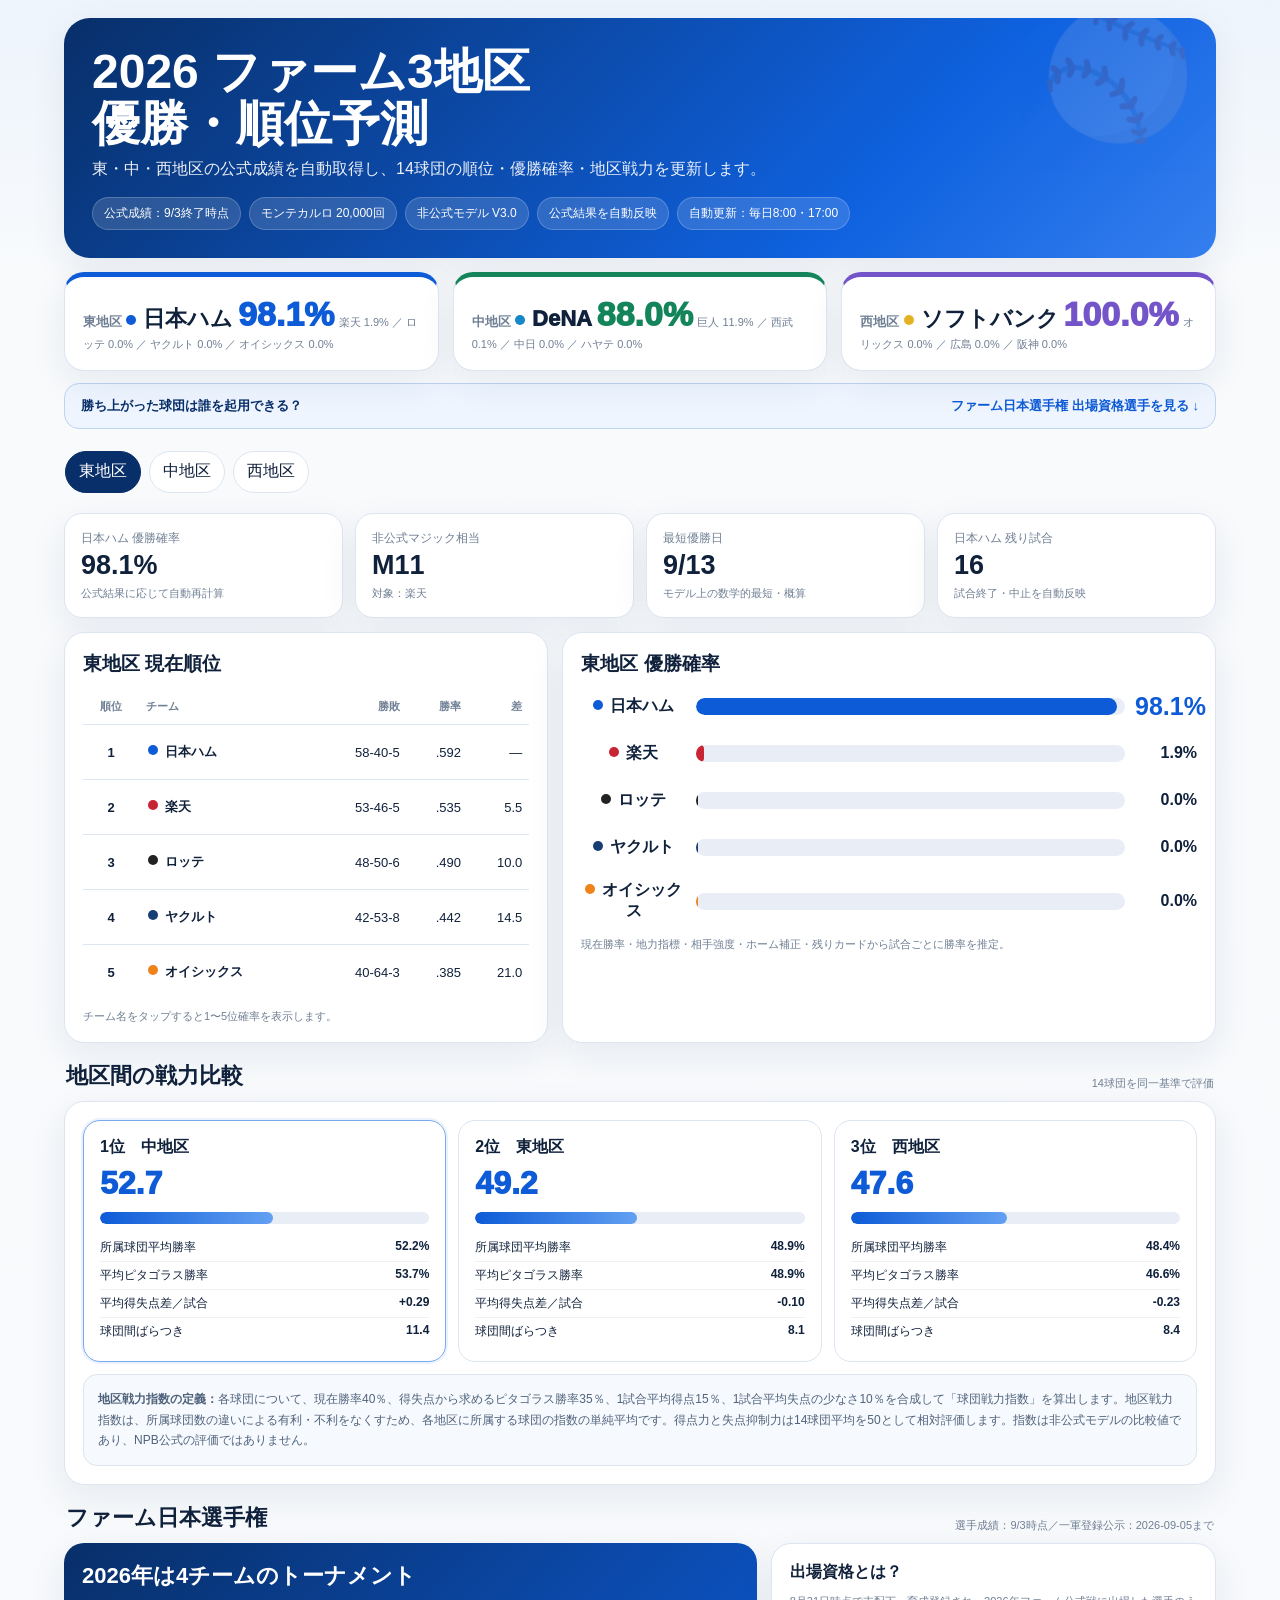
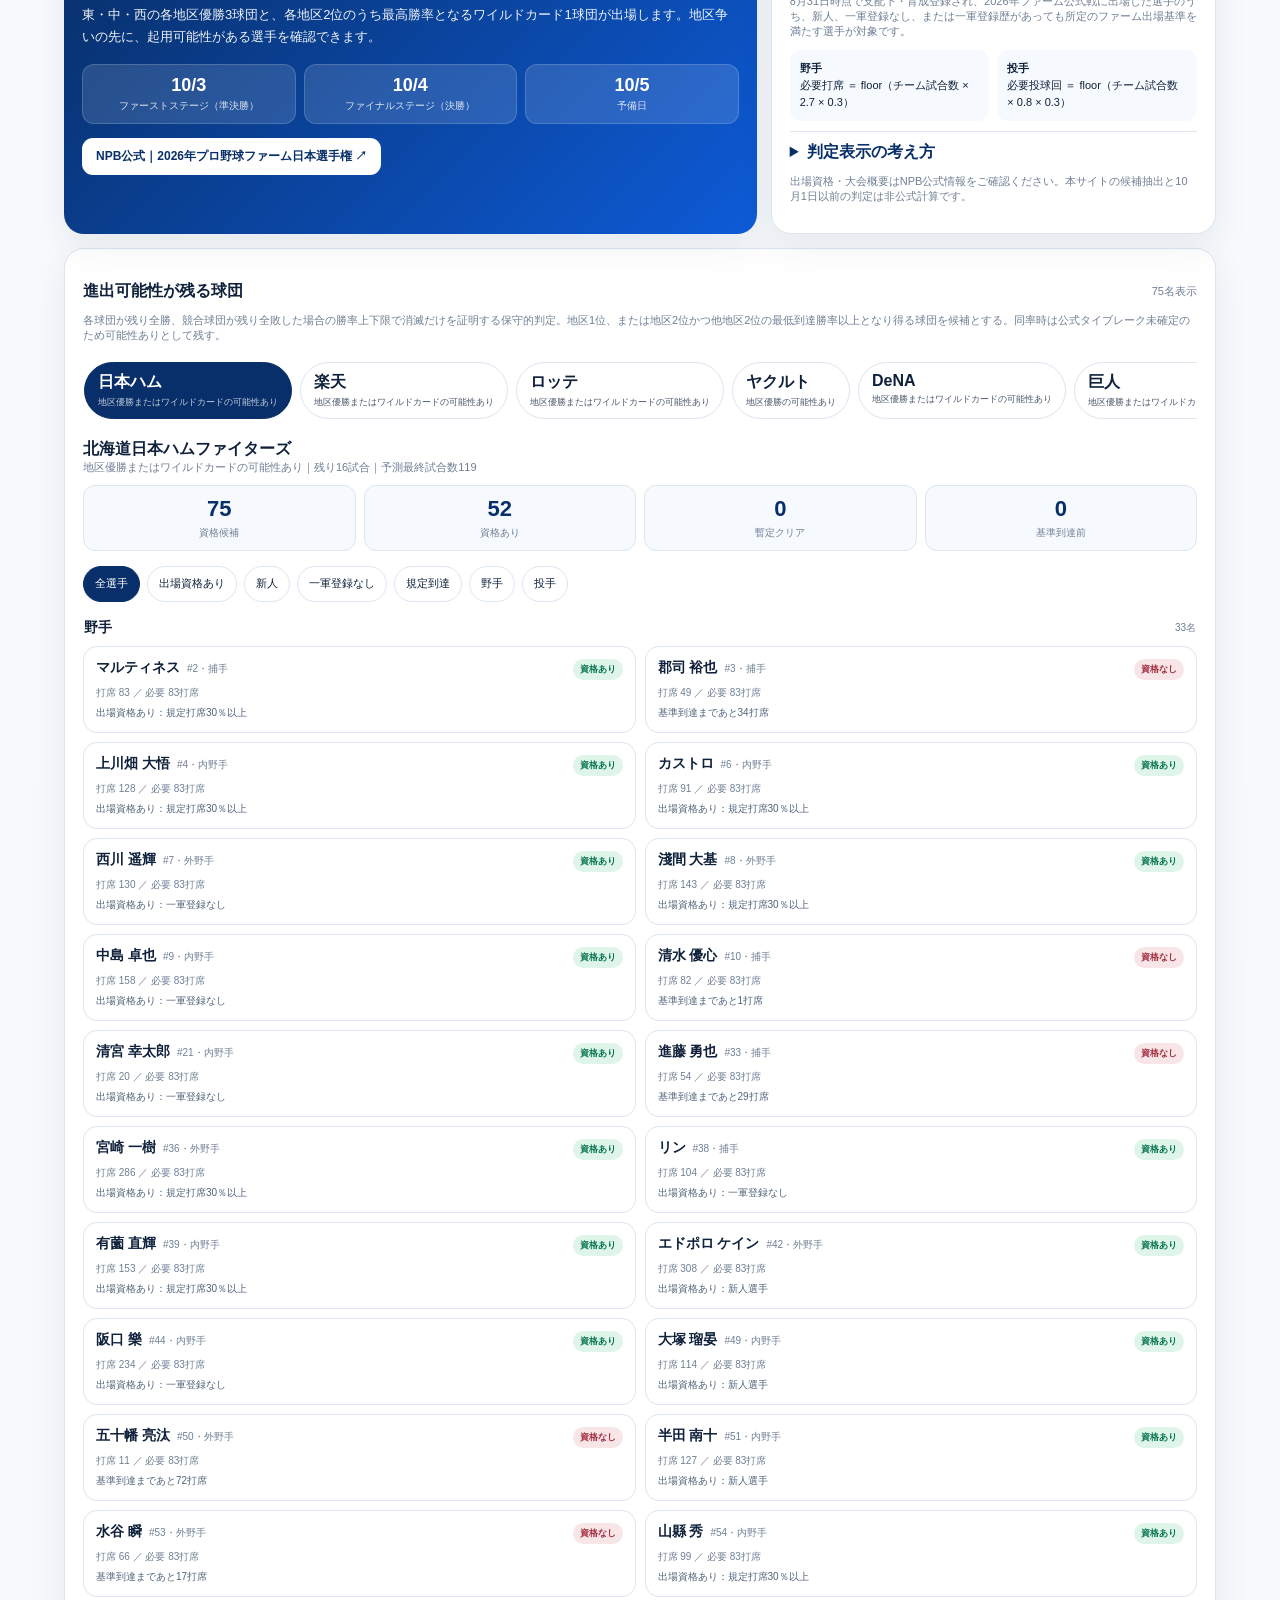
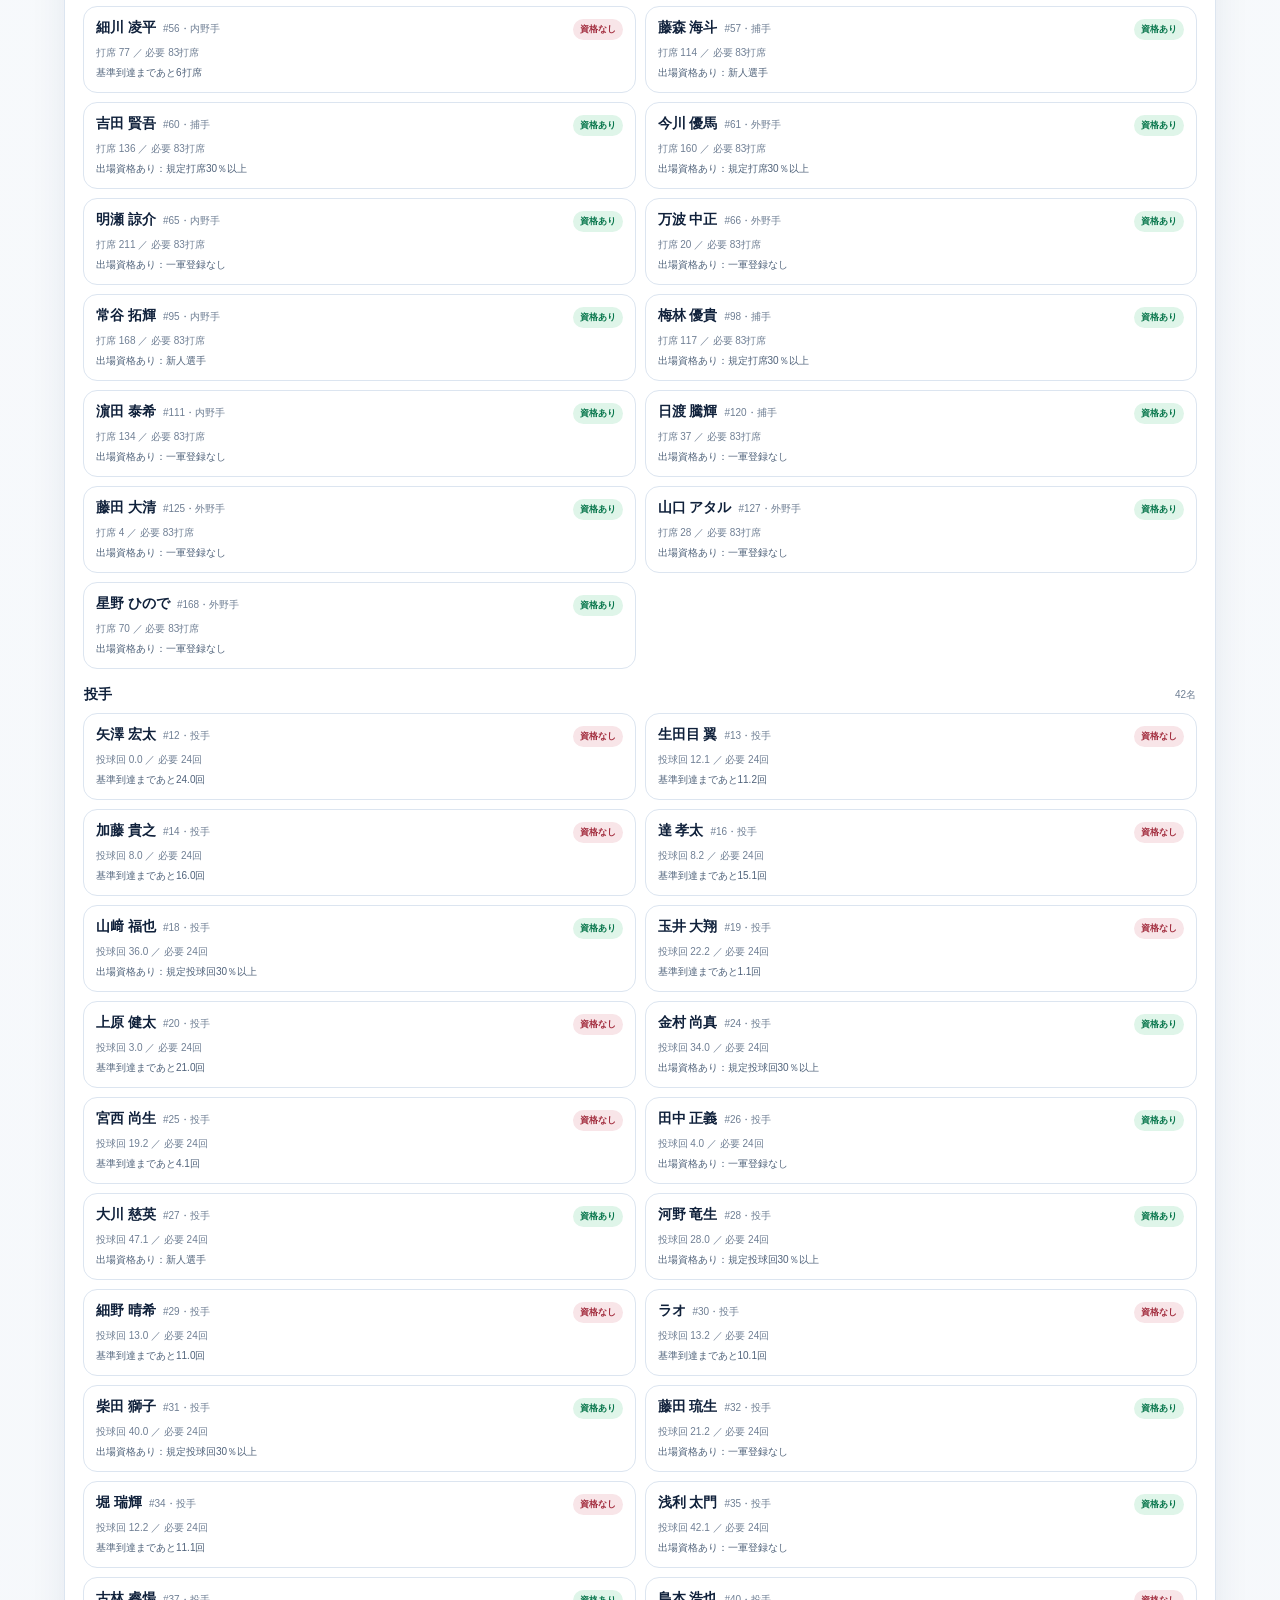
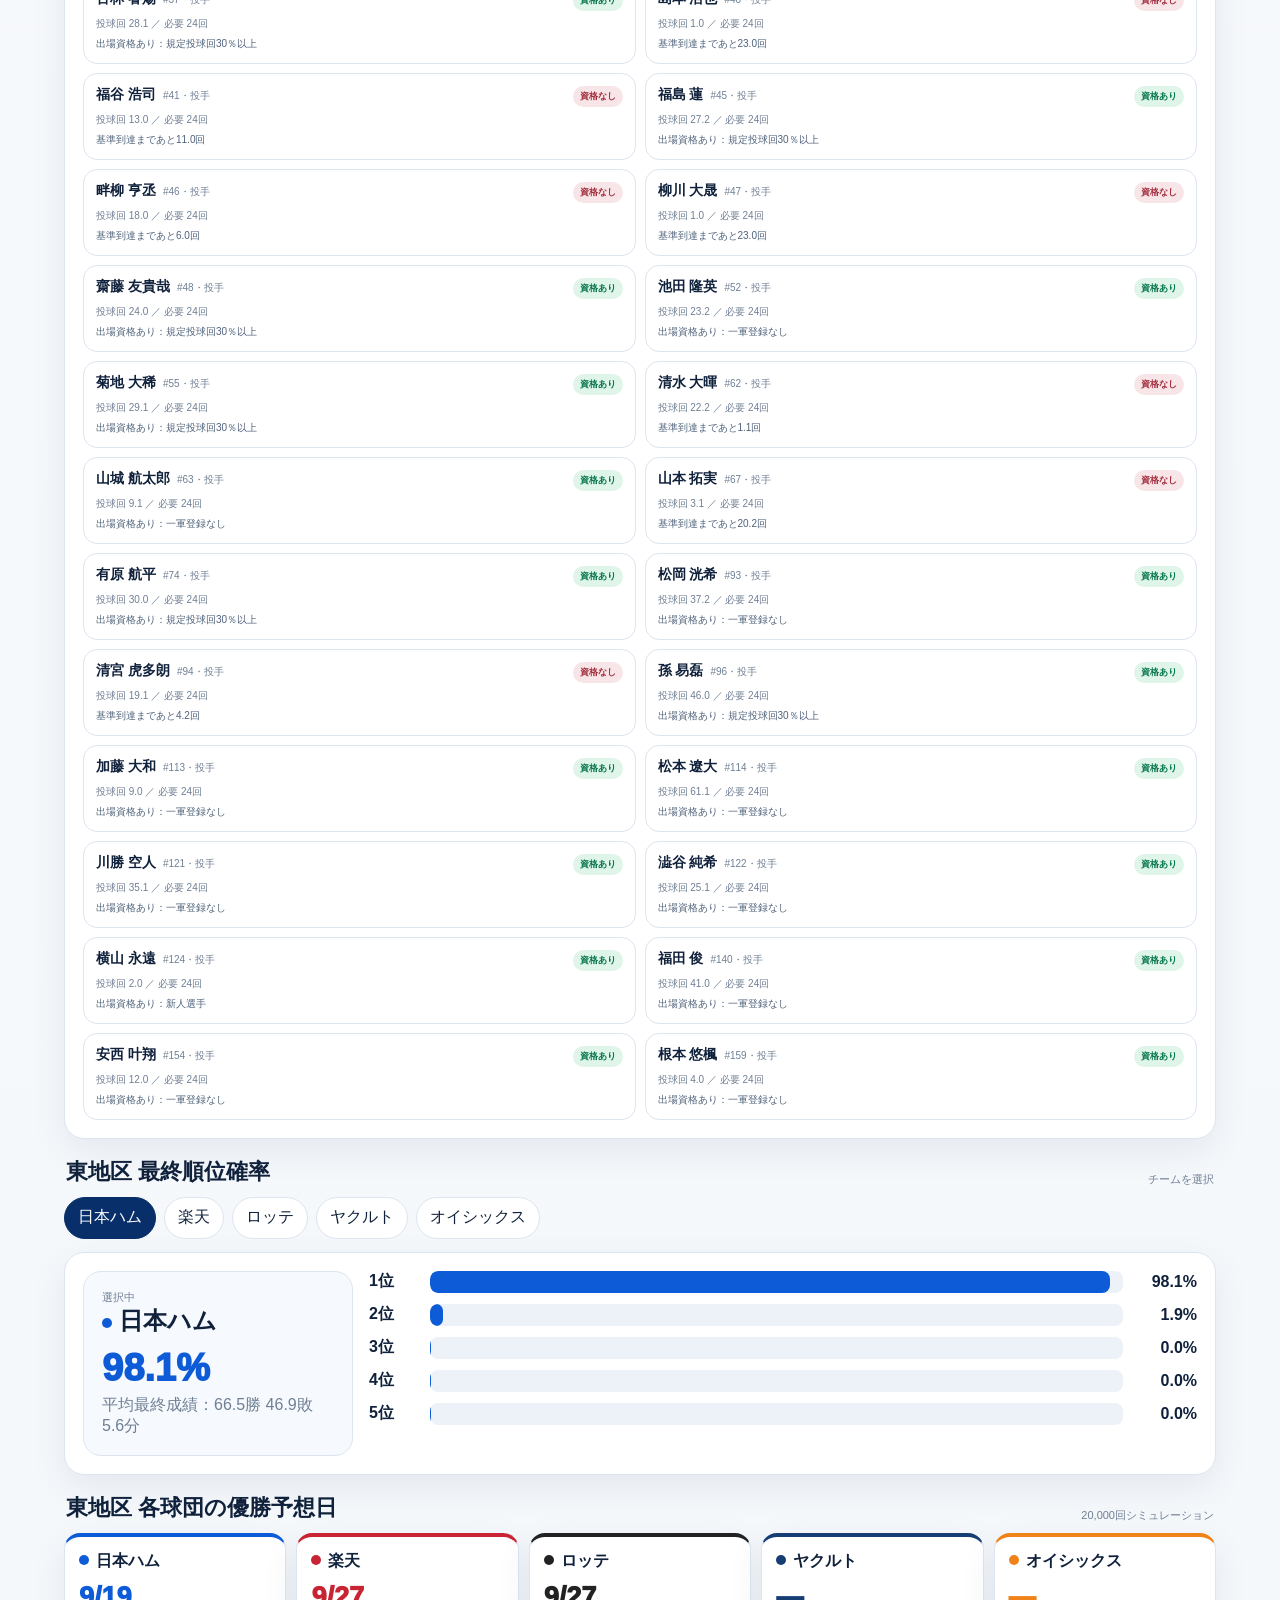
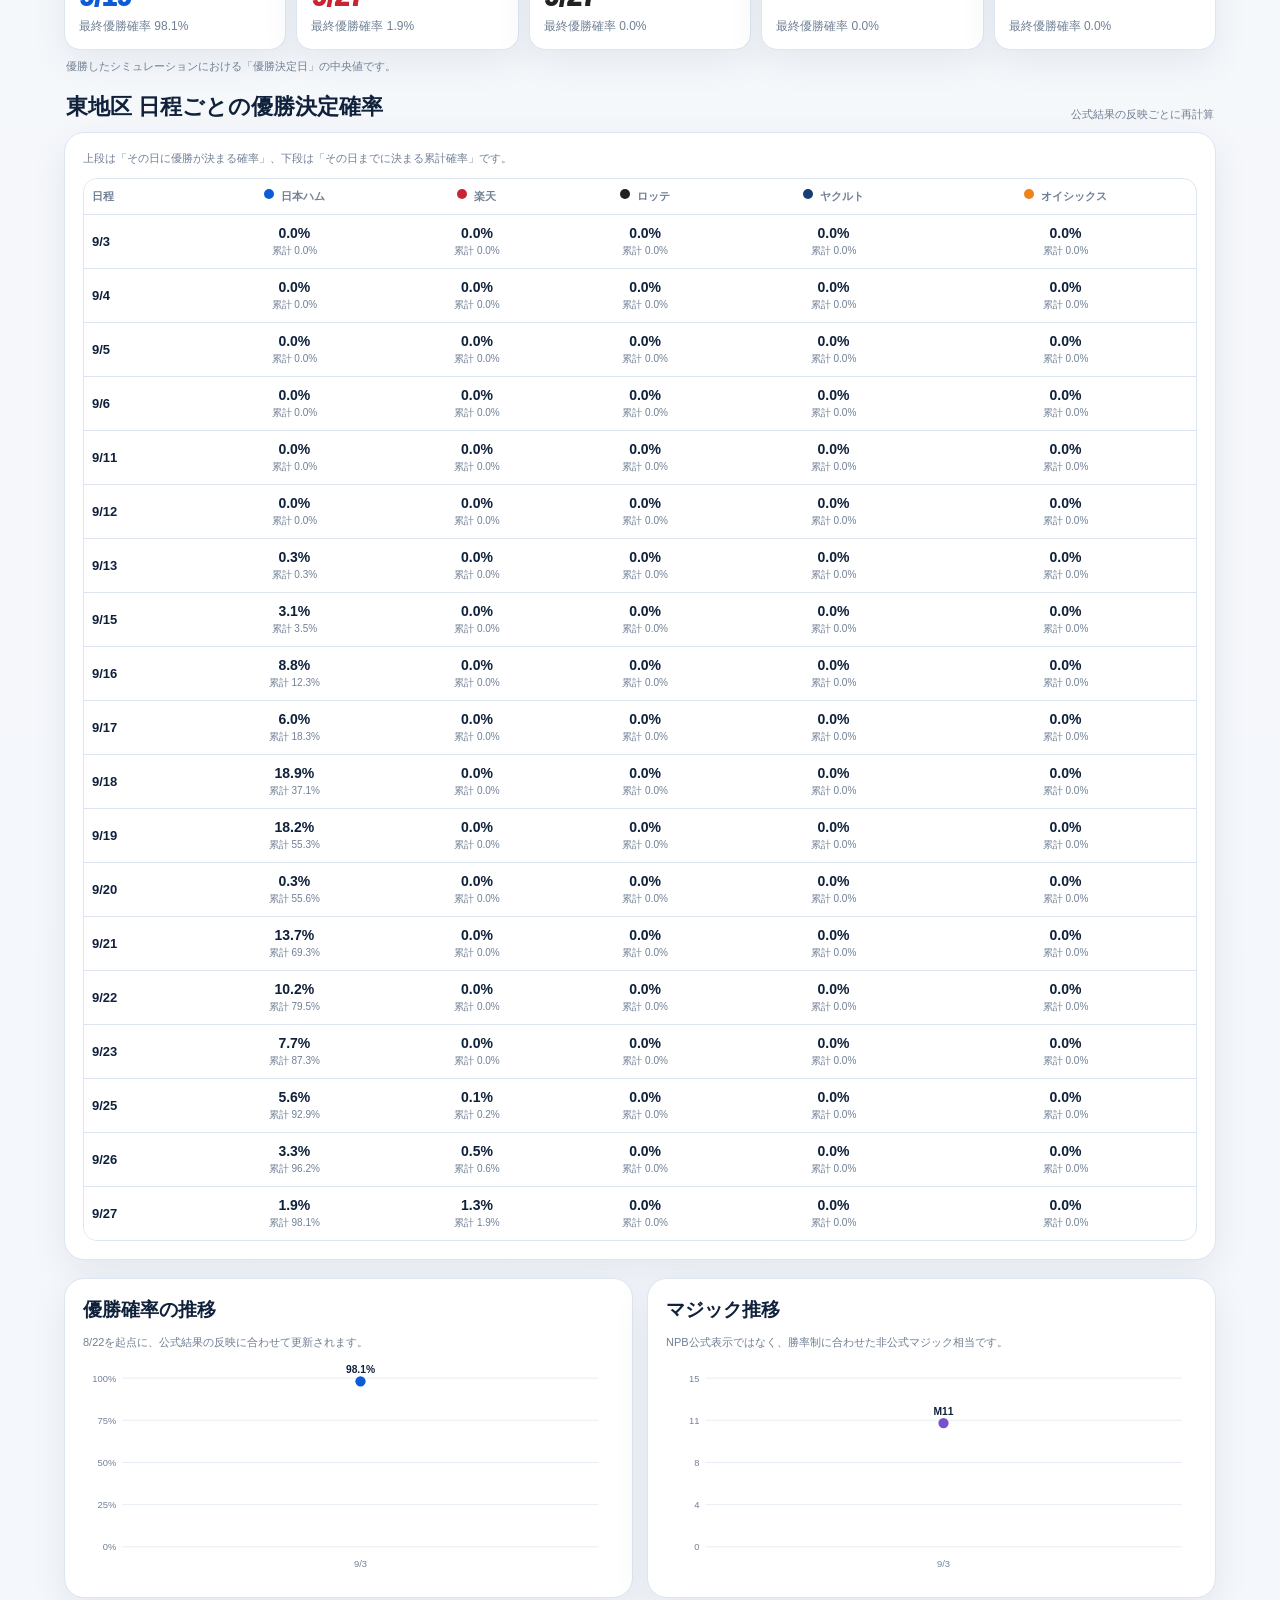
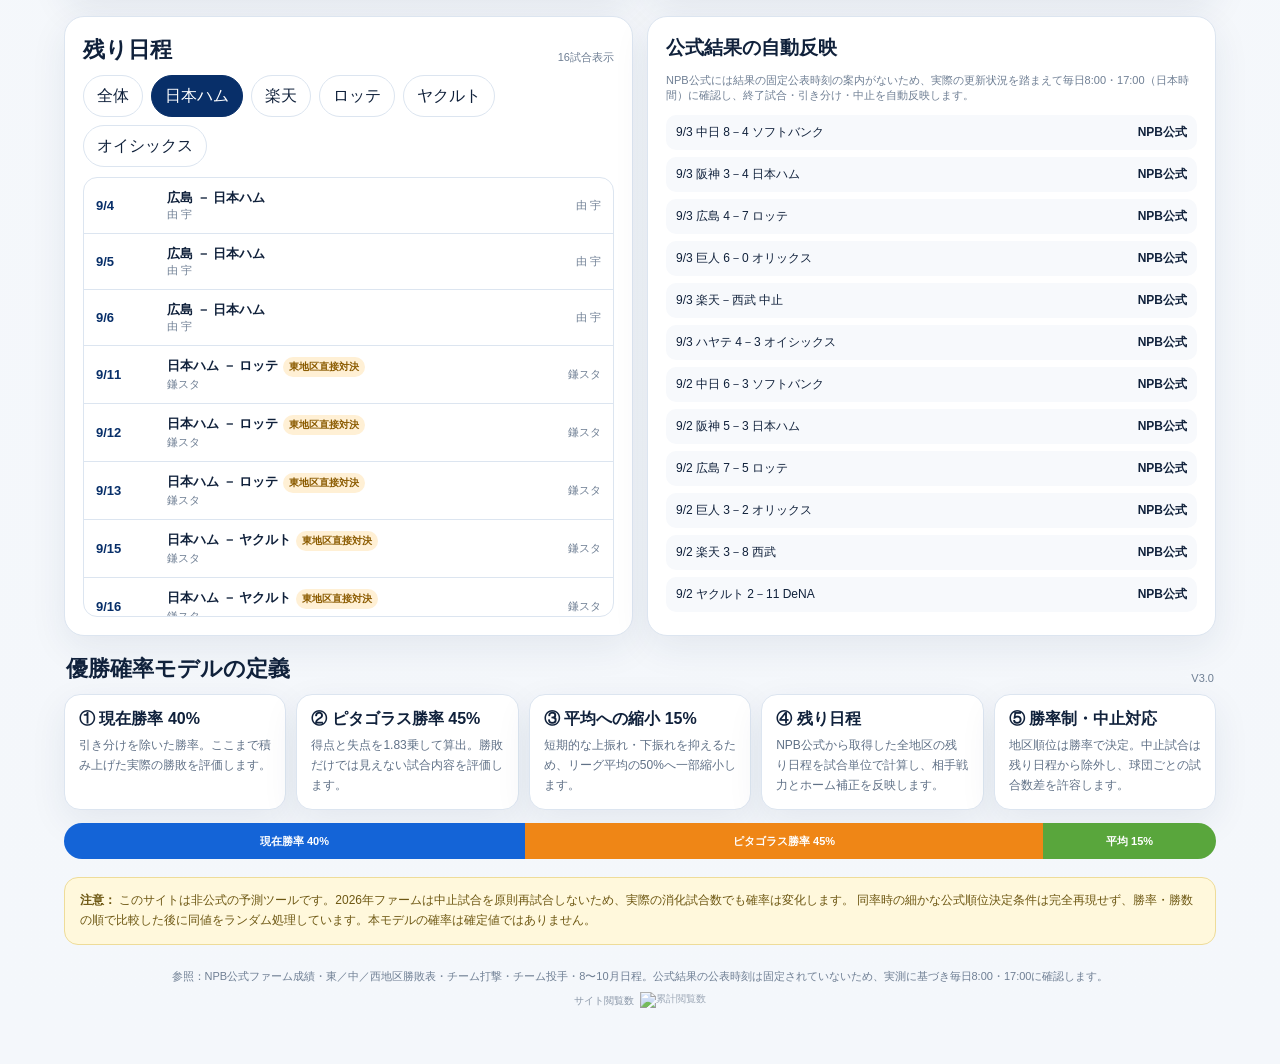
==== commit e0d4ec08: "Add farm championship eligibility tracker" ====
--- a/index.html
+++ b/index.html
@@ -111,9 +111,32 @@
 .metricRow{display:flex;justify-content:space-between;gap:12px;font-size:12px;padding:5px 0;border-bottom:1px solid #edf2f7}
 .metricRow:last-child{border-bottom:0}
 .definition{margin-top:12px;background:#f6f9fd;border:1px solid var(--line);border-radius:14px;padding:14px;font-size:12px;line-height:1.7;color:#50637c}
-footer{margin-top:24px;text-align:center;color:var(--muted);font-size:11px}\n.siteCounter{display:flex;align-items:center;justify-content:center;gap:6px;margin-top:8px;font-size:10px;color:#8a97a8}\n.siteCounter img{display:block;height:18px;width:auto;opacity:.82}
+footer{margin-top:24px;text-align:center;color:var(--muted);font-size:11px}
+.siteCounter{display:flex;align-items:center;justify-content:center;gap:6px;margin-top:8px;font-size:10px;color:#8a97a8}
+.siteCounter img{display:block;height:18px;width:auto;opacity:.82}
+.farmChampJump{display:flex;align-items:center;justify-content:space-between;gap:14px;margin-top:12px;padding:13px 16px;border:1px solid #bdd3f2;border-radius:15px;background:#eef5ff;color:var(--navy);text-decoration:none;font-size:13px;font-weight:800}
+.farmChampJump span:last-child{white-space:nowrap;color:var(--blue)}
+.farmChampHero{display:grid;grid-template-columns:1.4fr .9fr;gap:14px;align-items:stretch}
+.farmChampIntro{background:linear-gradient(135deg,#082f69,#0d5bd7);color:#fff;border:0}
+.farmChampIntro h3{font-size:22px}.farmChampIntro p{font-size:13px;line-height:1.75;opacity:.94}
+.farmChampDates{display:grid;grid-template-columns:repeat(3,1fr);gap:8px;margin-top:15px}
+.farmChampDate{background:rgba(255,255,255,.13);border:1px solid rgba(255,255,255,.17);border-radius:12px;padding:10px;text-align:center}
+.farmChampDate b{display:block;font-size:18px}.farmChampDate span{display:block;font-size:10px;margin-top:3px;opacity:.85}
+.officialLink{display:inline-flex;align-items:center;justify-content:center;margin-top:14px;padding:10px 14px;border-radius:11px;background:#fff;color:var(--navy);font-weight:800;text-decoration:none;font-size:12px}
+.farmRuleCard details{border-top:1px solid var(--line);margin-top:10px;padding-top:10px}.farmRuleCard summary{cursor:pointer;font-weight:900;color:var(--navy)}
+.farmFormula{display:grid;grid-template-columns:1fr 1fr;gap:8px;margin-top:10px}.farmFormula div{background:#f6f9fd;border-radius:11px;padding:10px;font-size:11px;line-height:1.55}
+.farmChampMeta{display:flex;justify-content:space-between;gap:10px;align-items:center;margin-top:14px}.farmChampMeta h3{margin:0}
+.farmChampTeamTabs{display:flex;gap:8px;overflow:auto;padding:8px 1px 6px}.farmChampTeamTabs .filterBtn{display:flex;flex-direction:column;align-items:flex-start;gap:3px}.farmChampTeamTabs .filterBtn span{font-size:9px;opacity:.75}
+.farmChampSummary{display:grid;grid-template-columns:repeat(4,1fr);gap:8px;margin:10px 0}.farmChampSummary div{background:#f6f9fd;border:1px solid var(--line);border-radius:12px;padding:10px;text-align:center}.farmChampSummary b{display:block;font-size:22px;color:var(--navy)}.farmChampSummary span{font-size:10px;color:var(--muted)}
+.farmChampFilters{display:flex;gap:7px;overflow:auto;padding:5px 0 9px}.farmChampFilters .filterBtn{padding:7px 11px;min-height:36px;font-size:11px}
+.farmPlayerList{display:grid;grid-template-columns:1fr 1fr;gap:9px}.farmPlayerCard{border:1px solid var(--line);border-radius:14px;background:#fff;overflow:hidden}.farmPlayerCard summary{list-style:none;display:grid;grid-template-columns:1fr auto;gap:6px 10px;padding:12px;cursor:pointer}.farmPlayerCard summary::-webkit-details-marker{display:none}
+.farmRoleHeading{grid-column:1/-1;display:flex;align-items:center;justify-content:space-between;margin:8px 1px 0;font-size:14px}.farmRoleHeading span{font-size:10px;color:var(--muted);font-weight:500}
+.farmPlayerIdentity{display:flex;align-items:baseline;gap:7px;min-width:0}.farmPlayerIdentity b{font-size:14px}.farmPlayerIdentity span,.farmMetric,.farmReason{font-size:10px;color:var(--muted)}.farmMetric,.farmReason{grid-column:1/-1}.farmReason{color:#4f627a}
+.farmStatus{border-radius:999px;padding:4px 7px;font-size:9px;font-weight:900;white-space:nowrap}.farmStatus.ok{background:#dff5e9;color:#08764c}.farmStatus.provisional{background:#e4efff;color:#0759c7}.farmStatus.needs{background:#fff0d8;color:#8c5a00}.farmStatus.unknown{background:#edf0f4;color:#607087}.farmStatus.no{background:#f8e5e8;color:#a22d3e}
+.farmPlayerDetail{border-top:1px solid var(--line);background:#f8fafc;padding:11px}.farmPlayerDetail dl{display:grid;grid-template-columns:repeat(4,1fr);gap:6px;margin:0 0 7px}.farmPlayerDetail dl div{min-width:0}.farmPlayerDetail dt{font-size:9px;color:var(--muted)}.farmPlayerDetail dd{margin:2px 0 0;font-size:11px;font-weight:800}.farmPlayerDetail p{font-size:11px;line-height:1.55;margin:8px 0 0}
+.farmChampEmpty{grid-column:1/-1;padding:18px;border:1px dashed #c9d5e3;border-radius:13px;background:#f8fafc;color:var(--muted);font-size:12px;line-height:1.65}
 @media(max-width:900px){
- .topstats{grid-template-columns:1fr 1fr} .grid2,.twoCol,.rankPanel{grid-template-columns:1fr} .methodGrid{grid-template-columns:1fr 1fr} .forecastGrid{grid-template-columns:repeat(2,1fr)} .districtOverview,.strengthGrid{grid-template-columns:1fr}
+ .topstats{grid-template-columns:1fr 1fr} .grid2,.twoCol,.rankPanel,.farmChampHero{grid-template-columns:1fr} .methodGrid{grid-template-columns:1fr 1fr} .forecastGrid{grid-template-columns:repeat(2,1fr)} .districtOverview,.strengthGrid{grid-template-columns:1fr}
 }
 @media(max-width:560px){
  .wrap{padding:10px 10px 38px} .hero{padding:22px;border-radius:20px} .topstats{grid-template-columns:1fr 1fr}
@@ -121,6 +144,7 @@
  .methodGrid{grid-template-columns:1fr} .inputGrid{grid-template-columns:1fr 1fr} .inputGrid>div:first-child{grid-column:1/-1} .forecastGrid{grid-template-columns:1fr}
  th,td{padding:9px 4px;font-size:11px} .card{padding:15px} .game{grid-template-columns:54px 1fr}
  .game .venue{display:none} .weight{height:auto;flex-direction:column;border-radius:12px} .weight span{width:100%!important;padding:7px}
+ .farmChampJump{align-items:flex-start}.farmChampJump span:last-child{white-space:normal}.farmChampDates{grid-template-columns:1fr}.farmFormula{grid-template-columns:1fr}.farmChampSummary{grid-template-columns:1fr 1fr}.farmPlayerList{grid-template-columns:1fr}.farmPlayerDetail dl{grid-template-columns:1fr 1fr}
 }
 @media(prefers-reduced-motion:reduce){*{scroll-behavior:auto!important;transition:none!important}}
 </style>
@@ -149,6 +173,8 @@
     <div class="card districtCard"><div class="muted">3地区の確率を計算しています。</div></div>
   </section>
 
+  <a class="farmChampJump" href="#farmChampionship"><span>勝ち上がった球団は誰を起用できる？</span><span>ファーム日本選手権 出場資格選手を見る ↓</span></a>
+
   <div class="districtSwitch" id="districtSwitch" aria-label="表示地区を選択"></div>
 
   <section class="topstats">
@@ -181,6 +207,34 @@
       <div class="definition">
         <b>地区戦力指数の定義：</b>各球団について、現在勝率40％、得失点から求めるピタゴラス勝率35％、1試合平均得点15％、1試合平均失点の少なさ10％を合成して「球団戦力指数」を算出します。地区戦力指数は、所属球団数の違いによる有利・不利をなくすため、各地区に所属する球団の指数の単純平均です。得点力と失点抑制力は14球団平均を50として相対評価します。指数は非公式モデルの比較値であり、NPB公式の評価ではありません。
       </div>
+    </div>
+  </section>
+
+  <section class="section" id="farmChampionship">
+    <div class="sectionHead"><h2>ファーム日本選手権</h2><span class="tiny" id="farmChampDataDate">公式データを確認中</span></div>
+    <div class="farmChampHero">
+      <div class="card farmChampIntro">
+        <h3>2026年は4チームのトーナメント</h3>
+        <p>東・中・西の各地区優勝3球団と、各地区2位のうち最高勝率となるワイルドカード1球団が出場します。地区争いの先に、起用可能性がある選手を確認できます。</p>
+        <div class="farmChampDates"><div class="farmChampDate"><b>10/3</b><span>ファーストステージ（準決勝）</span></div><div class="farmChampDate"><b>10/4</b><span>ファイナルステージ（決勝）</span></div><div class="farmChampDate"><b>10/5</b><span>予備日</span></div></div>
+        <a class="officialLink" href="https://npb.jp/farmchamp/2026/" target="_blank" rel="noopener noreferrer">NPB公式｜2026年プロ野球ファーム日本選手権 ↗</a>
+      </div>
+      <div class="card farmRuleCard">
+        <h3>出場資格とは？</h3>
+        <p class="tiny">8月31日時点で支配下・育成登録され、2026年ファーム公式戦に出場した選手のうち、新人、一軍登録なし、または一軍登録歴があっても所定のファーム出場基準を満たす選手が対象です。</p>
+        <div class="farmFormula"><div><b>野手</b><br>必要打席 ＝ floor（チーム試合数 × 2.7 × 0.3）</div><div><b>投手</b><br>必要投球回 ＝ floor（チーム試合数 × 0.8 × 0.3）</div></div>
+        <details><summary>判定表示の考え方</summary><p class="tiny">新人・一軍登録なしは公式情報で確認できた時点で「資格あり」。一軍登録歴がある選手の基準は10月1日時点で決まるため、それ以前は「現時点で基準クリア」「あと○打席／○回」と表示します。最終名簿は10月1日15時のNPB公示をご確認ください。</p></details>
+        <p class="tiny">出場資格・大会概要はNPB公式情報をご確認ください。本サイトの候補抽出と10月1日以前の判定は非公式計算です。</p>
+      </div>
+    </div>
+    <div class="card" style="margin-top:14px" id="farmChampionshipApp">
+      <div class="farmChampMeta"><h3>進出可能性が残る球団</h3><span class="tiny" id="farmChampVisibleCount"></span></div>
+      <p class="tiny" id="farmChampCandidateDefinition">残り日程から数学的可能性を確認しています。</p>
+      <div class="farmChampTeamTabs" id="farmChampTeamTabs"></div>
+      <div class="farmChampMeta"><div><h3 id="farmChampTeamTitle">球団を選択</h3><div class="tiny" id="farmChampTeamReason"></div></div></div>
+      <div class="farmChampSummary" id="farmChampTeamSummary"></div>
+      <div class="farmChampFilters" id="farmChampFilters"></div>
+      <div class="farmPlayerList" id="farmChampPlayers"><div class="farmChampEmpty">選手資格データを読み込んでいます。</div></div>
     </div>
   </section>
 
@@ -304,12 +358,13 @@
     参照：NPB公式ファーム成績・東／中／西地区勝敗表・チーム打撃・チーム投手・8〜10月日程。公式結果の公表時刻は固定されていないため、実測に基づき毎日8:00・17:00に確認します。
     <div class="siteCounter" aria-label="サイトの累計閲覧数">
       <span>サイト閲覧数</span>
-      <img src="https://hits.sh/mituteto-png.github.io/farm-east-prediction.svg?style=flat-square&amp;label=&amp;color=8795a8" alt="累計閲覧数" loading="lazy">
+      <img src="https://hits.sh/mituteto-png.github.io/farm-east-prediction.svg?style=flat-square&amp;label=&amp;color=8795a8" alt="累計閲覧数">
     </div>
   </footer>
 </div>
 
 <script src="auto-data.js"></script>
+<script src="farmchamp-data.js"></script>
 <script>
 /* Legacy V2.2 script retained for fallback reference.
 const EAST=["日本ハム","楽天","ロッテ","ヤクルト","オイシックス"];
@@ -696,5 +751,6 @@
 */
 </script>
 <script src="app.js"></script>
+<script type="module" src="farmchamp.js"></script>
 </body>
 </html>
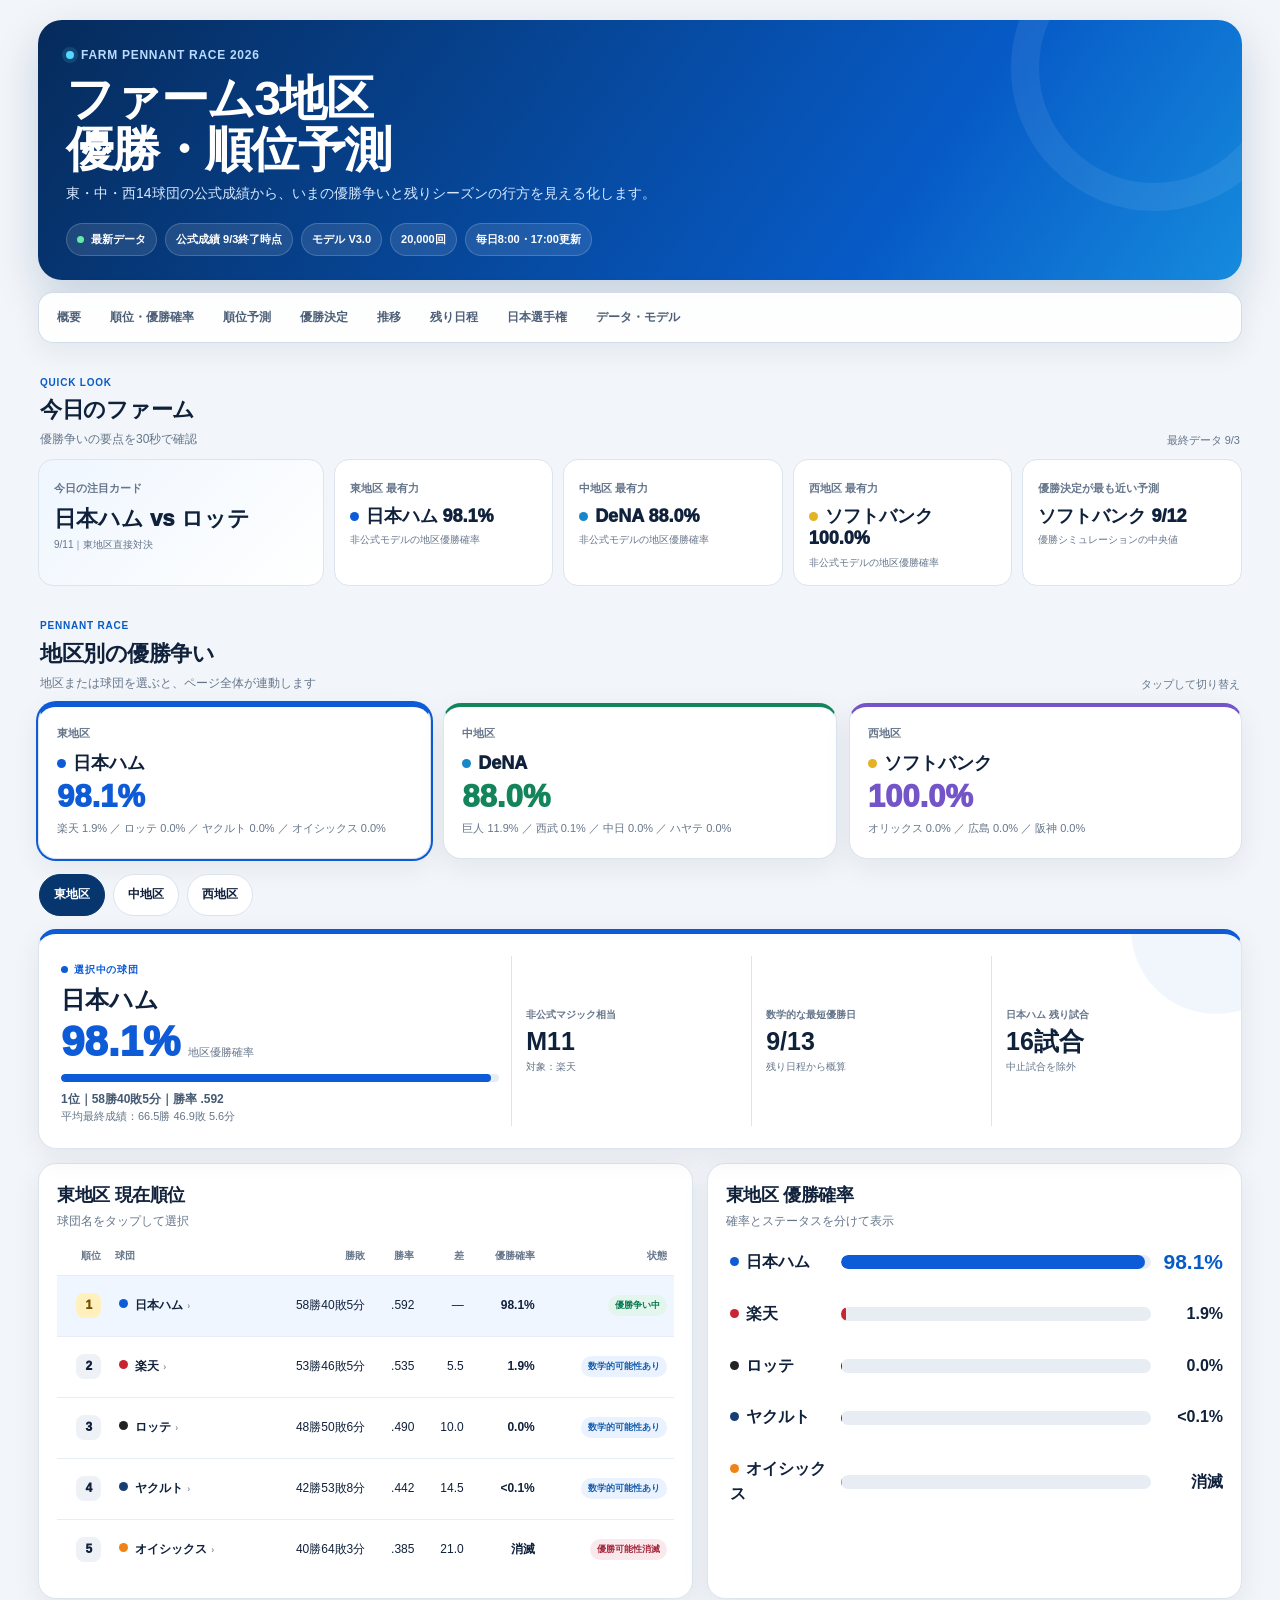
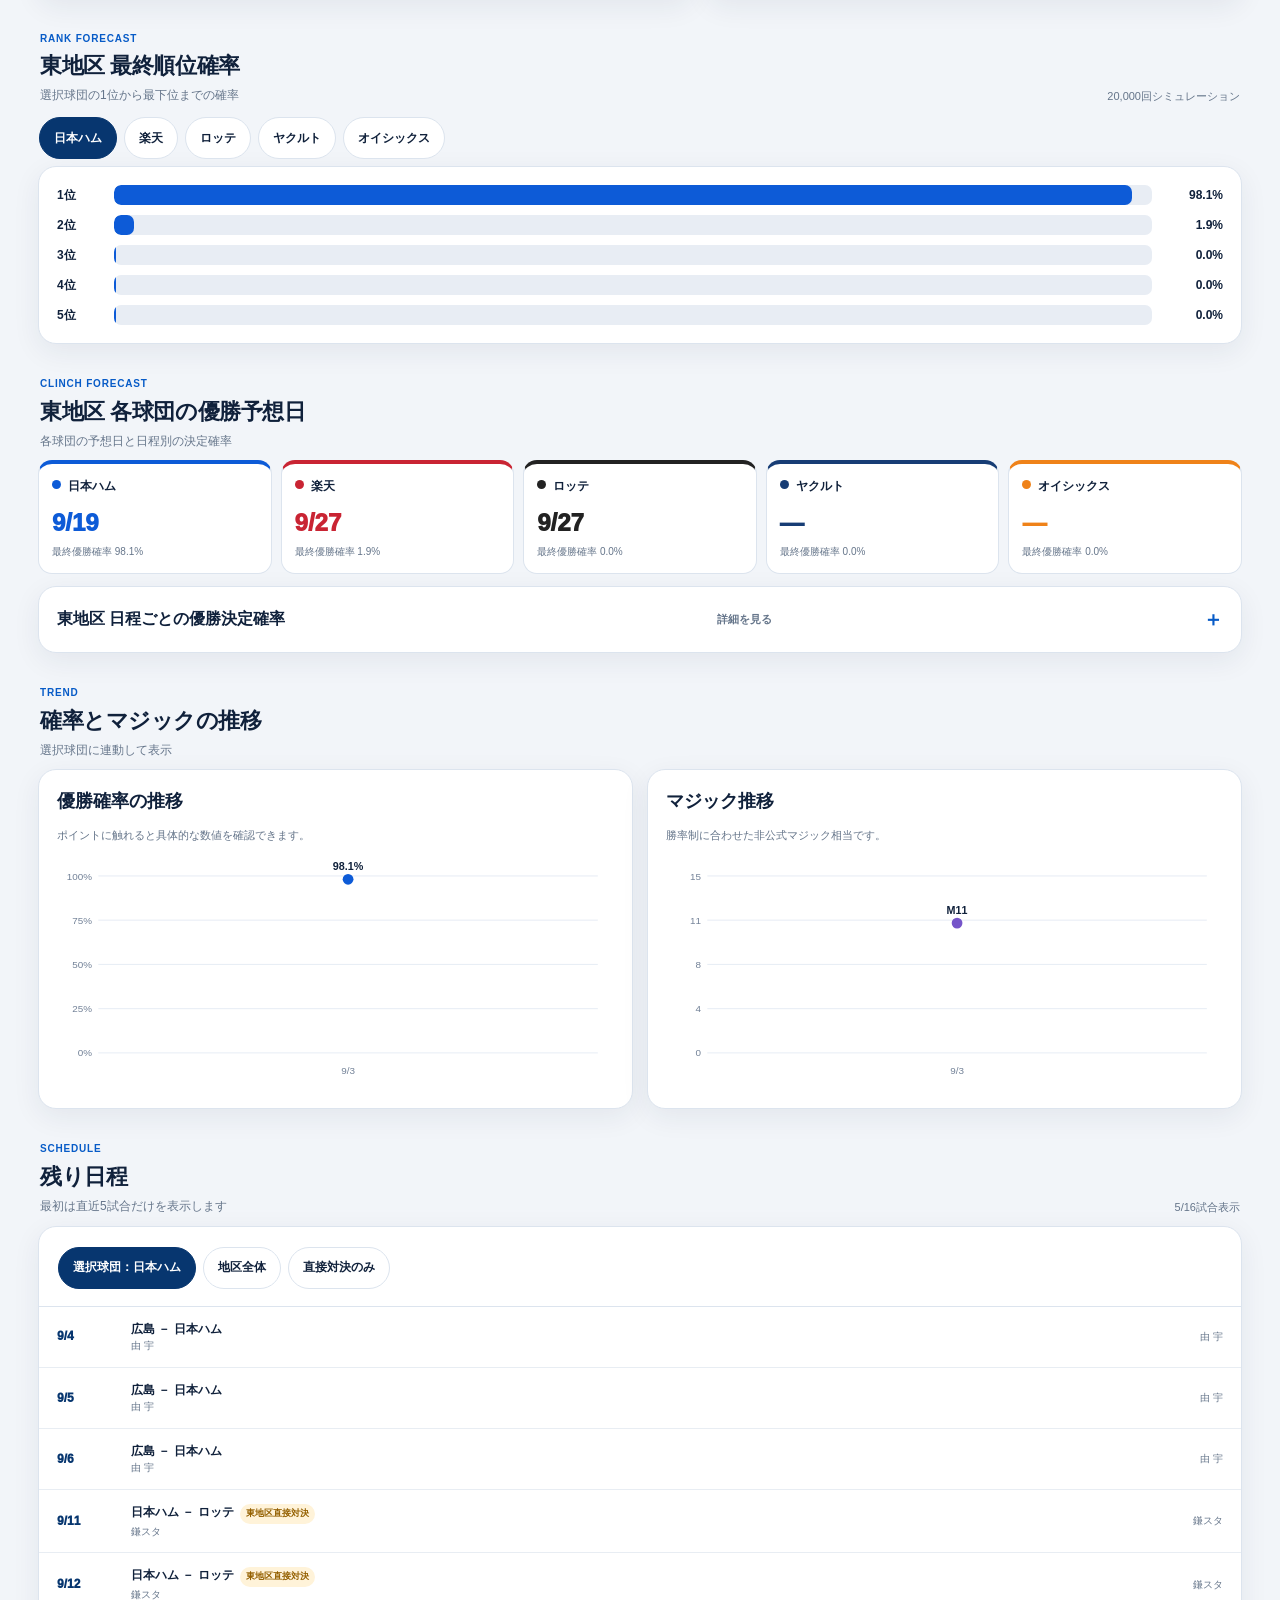
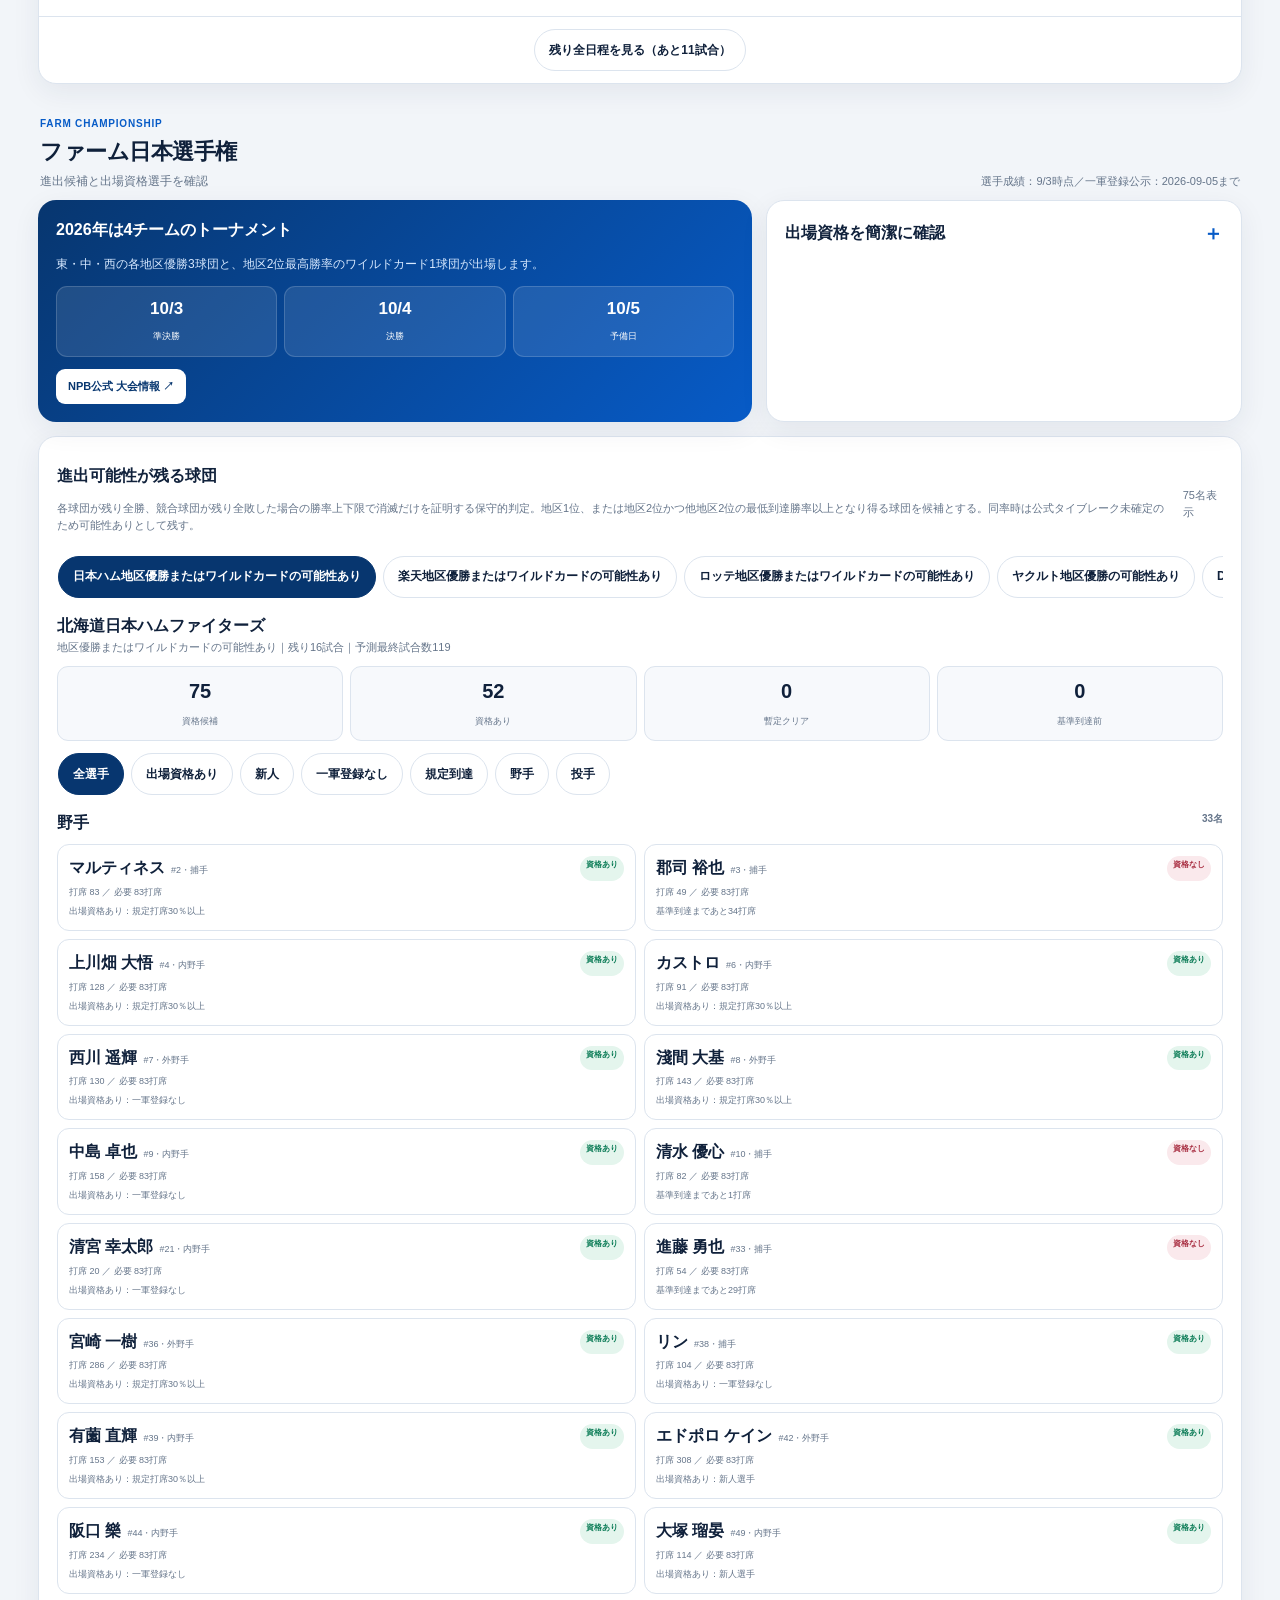
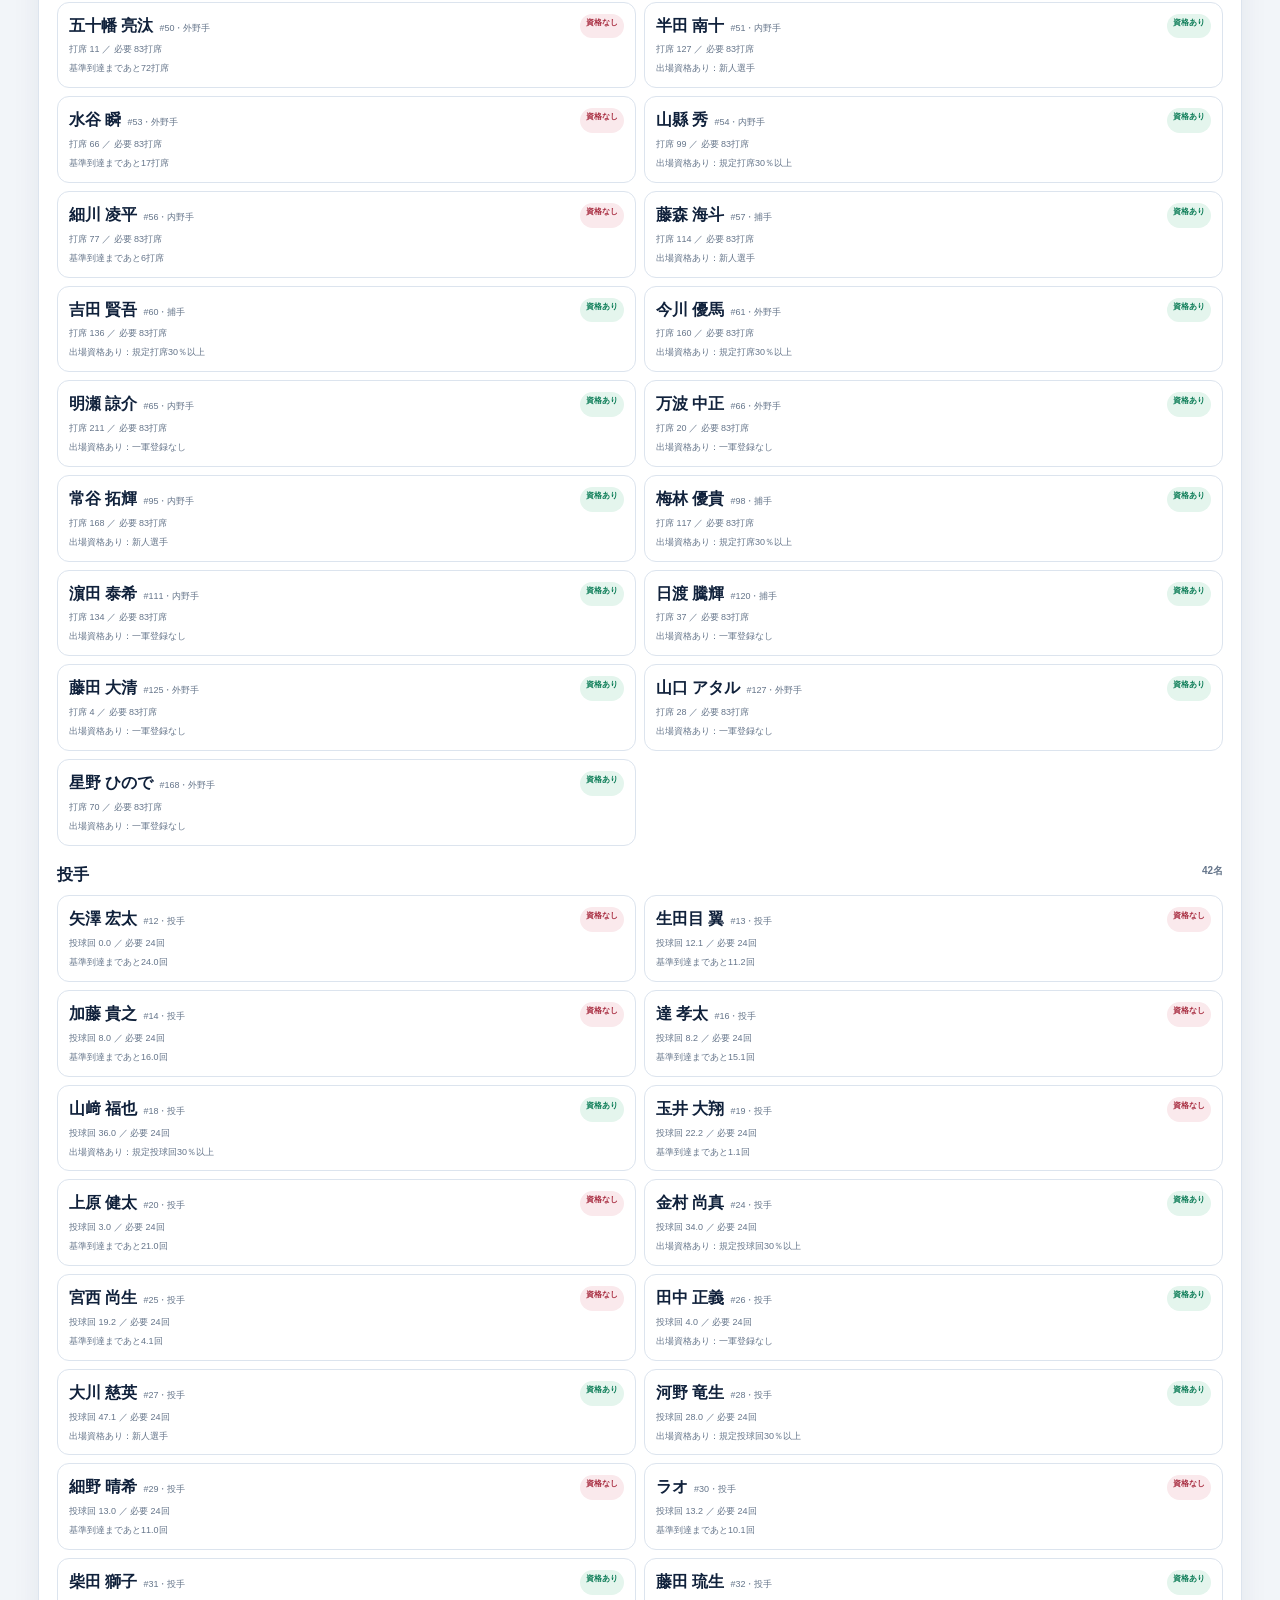
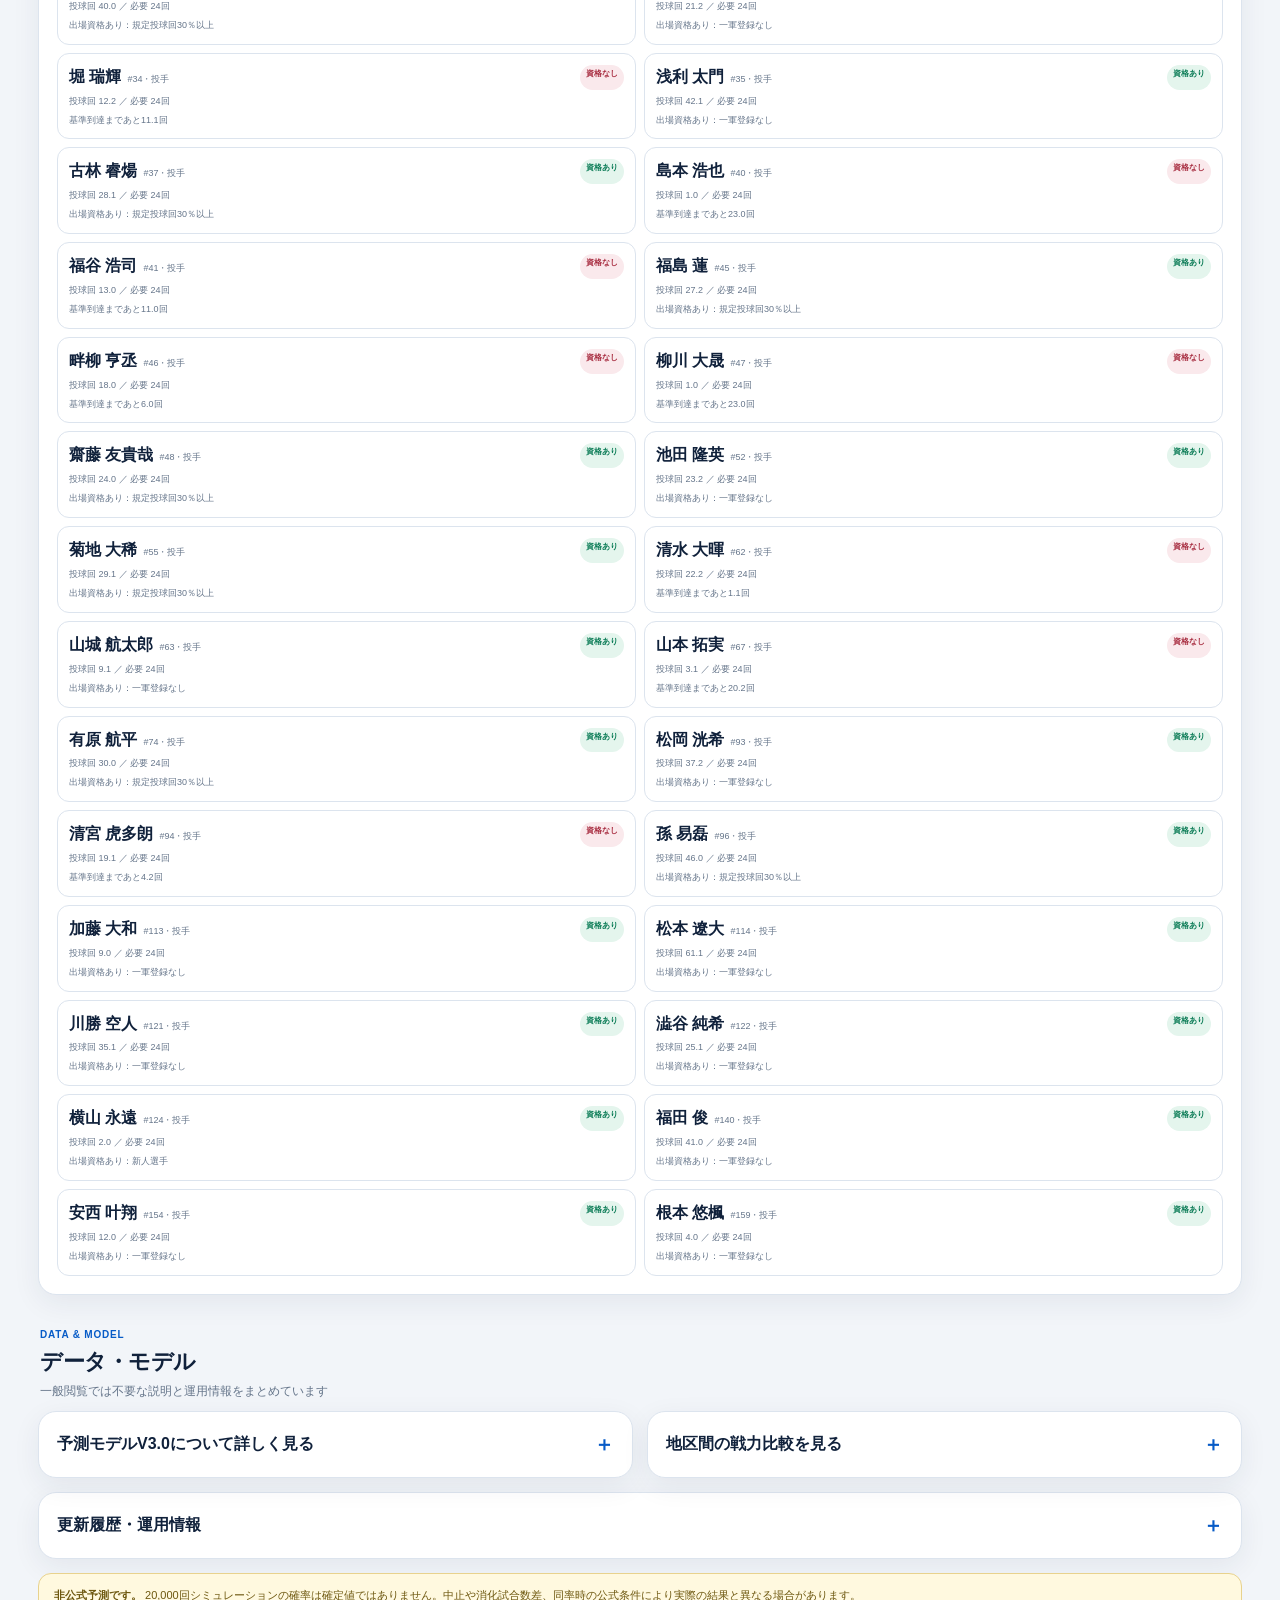
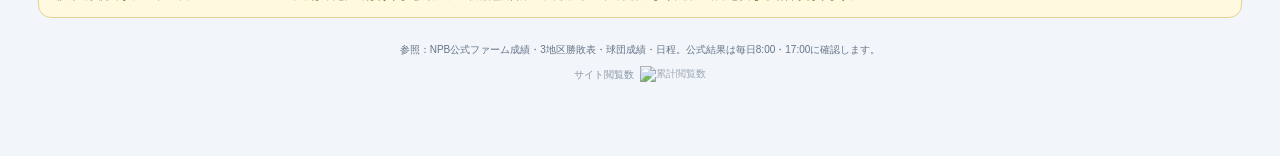
==== commit b592c3b7: "Redesign prediction dashboard UI and navigation" ====
--- a/index.html
+++ b/index.html
@@ -1,756 +1,91 @@
 <!DOCTYPE html>
 <html lang="ja">
 <head>
-<meta charset="UTF-8">
-<meta name="viewport" content="width=device-width,initial-scale=1">
-<title>2026 ファーム3地区 優勝・順位予測</title>
-<style>
-:root{
-  --bg:#f4f7fb;--panel:#fff;--ink:#10213b;--muted:#6f7f94;--line:#dce5f0;
-  --blue:#0d5bd7;--blue2:#3a7fe9;--navy:#082f69;--red:#c92433;--black:#222;
-  --yak:#173d75;--orange:#ef8219;--green:#14855b;--purple:#7454c9;
-  --shadow:0 12px 36px rgba(27,55,92,.08);
-}
-*{box-sizing:border-box}
-html{scroll-behavior:smooth}
-body{margin:0;background:linear-gradient(180deg,#edf4fc 0,#f8fafc 270px,#f4f7fb 100%);color:var(--ink);
-font-family:-apple-system,BlinkMacSystemFont,"Segoe UI","Hiragino Kaku Gothic ProN","Yu Gothic",Meiryo,sans-serif}
-button,input,select{font:inherit}
-button{cursor:pointer}
-.wrap{max-width:1180px;margin:auto;padding:18px 14px 54px}
-.hero{position:relative;overflow:hidden;background:linear-gradient(135deg,#082f69,#0f61df 70%,#357fef);
-color:#fff;border-radius:26px;padding:28px;box-shadow:var(--shadow)}
-.hero:after{content:"⚾";position:absolute;right:18px;top:-18px;font-size:128px;opacity:.12;transform:rotate(-16deg)}
-.hero h1{margin:0;font-size:clamp(28px,5vw,48px);line-height:1.08}
-.hero p{margin:9px 0 0;opacity:.92}
-.badges{display:flex;gap:8px;flex-wrap:wrap;margin-top:17px}
-.badge{padding:7px 11px;border-radius:999px;background:rgba(255,255,255,.14);border:1px solid rgba(255,255,255,.2);font-size:12px}
-.topstats{display:grid;grid-template-columns:repeat(4,1fr);gap:12px;margin-top:14px}
-.stat{background:var(--panel);border:1px solid var(--line);border-radius:18px;padding:16px;box-shadow:var(--shadow);min-width:0}
-.stat .label{font-size:12px;color:var(--muted)} .stat .val{font-size:27px;font-weight:900;margin-top:4px;line-height:1.1}
-.stat .sub{font-size:11px;color:var(--muted);margin-top:6px}
-.grid2{display:grid;grid-template-columns:1fr 1.35fr;gap:14px;margin-top:14px}
-.card{background:var(--panel);border:1px solid var(--line);border-radius:20px;padding:18px;box-shadow:var(--shadow);min-width:0}
-.card h2{margin:0 0 12px;font-size:19px}
-.card h3{margin:0 0 10px;font-size:16px}
-.muted{color:var(--muted)} .tiny{font-size:11px;color:var(--muted)}
-table{width:100%;border-collapse:collapse;font-size:13px}
-th,td{padding:10px 7px;border-bottom:1px solid var(--line);text-align:right;white-space:nowrap}
-th{font-size:11px;color:var(--muted);font-weight:700}
-th:first-child,td:first-child{text-align:center} th:nth-child(2),td:nth-child(2){text-align:left}
-tr:last-child td{border-bottom:0}
-.teamBtn{border:0;background:transparent;color:inherit;font-weight:800;padding:3px 2px;border-radius:8px;min-height:34px}
-.teamBtn:focus-visible,.filterBtn:focus-visible,button:focus-visible,input:focus-visible,select:focus-visible{outline:3px solid rgba(13,91,215,.25);outline-offset:2px}
-.dot{width:10px;height:10px;border-radius:50%;display:inline-block;margin-right:7px;vertical-align:1px}
-.ham{background:var(--blue)}.rak{background:var(--red)}.lot{background:var(--black)}.yak{background:var(--yak)}.oix{background:var(--orange)}
-.probList{display:flex;flex-direction:column;gap:13px}
-.probRow{display:grid;grid-template-columns:105px 1fr 62px;gap:10px;align-items:center}
-.track{height:17px;background:#e9eef6;border-radius:99px;overflow:hidden}
-.fill{height:100%;border-radius:99px;background:linear-gradient(90deg,var(--blue),var(--blue2));transition:width .35s ease}
-.pct{text-align:right;font-weight:900} .pct.big{color:var(--blue);font-size:25px}
-.section{margin-top:18px}
-.sectionHead{display:flex;align-items:flex-end;justify-content:space-between;gap:10px;margin:0 2px 10px}
-.sectionHead h2{margin:0;font-size:22px}
-.teamTabs{display:flex;gap:8px;overflow:auto;padding-bottom:4px}
-.filterBtn{border:1px solid var(--line);background:#fff;border-radius:999px;padding:9px 13px;color:var(--ink);white-space:nowrap;min-height:42px}
-.filterBtn.active{background:var(--navy);color:#fff;border-color:var(--navy)}
-.rankPanel{display:grid;grid-template-columns:270px 1fr;gap:16px;align-items:start}
-.teamHero{border-radius:18px;background:#f6f9fd;border:1px solid var(--line);padding:18px}
-.teamHero .name{font-size:24px;font-weight:900} .teamHero .champ{font-size:38px;font-weight:950;color:var(--blue);margin:10px 0 5px}
-.rankBars{display:flex;flex-direction:column;gap:11px}
-.rankRow{display:grid;grid-template-columns:52px 1fr 65px;gap:9px;align-items:center}
-.rankTrack{height:22px;border-radius:8px;background:#edf2f8;overflow:hidden}
-.rankFill{height:100%;background:linear-gradient(90deg,#315e9d,#7198ce);border-radius:8px;transition:width .3s}
-.forecastGrid{display:grid;grid-template-columns:repeat(5,1fr);gap:10px}
-.forecastCard{width:100%;border:1px solid var(--line);border-top:4px solid var(--team-color,var(--blue));border-radius:16px;background:#fff;padding:14px;text-align:left;color:var(--ink);box-shadow:var(--shadow)}
-.forecastCard .team{display:block;font-weight:900}.forecastCard .forecastDate{display:block;font-size:27px;font-weight:950;color:var(--team-color,var(--blue));margin:10px 0 5px}
-.forecastCard .champProb{display:block;font-size:12px;color:var(--muted)}
-.probDateWrap{overflow:auto;border:1px solid var(--line);border-radius:14px;margin-top:12px}
-.probDateTable{min-width:760px;margin:0}
-.probDateTable th,.probDateTable td{text-align:center;padding:10px 8px}
-.probDateTable th:first-child,.probDateTable td:first-child{text-align:left;position:sticky;left:0;background:#fff;z-index:1}
-.probDateTable thead th:first-child{z-index:2}
-.probDateCell b{display:block;font-size:14px}.probDateCell span{display:block;font-size:10px;color:var(--muted);margin-top:3px}
-.chartWrap{width:100%;overflow:hidden}
-svg{display:block;width:100%;height:auto}
-.chartLabel{font-size:11px;fill:#728197} .chartValue{font-size:12px;fill:#10213b;font-weight:700}
-.twoCol{display:grid;grid-template-columns:1fr 1fr;gap:14px}
-.scheduleControls{display:flex;gap:8px;flex-wrap:wrap;margin-bottom:10px}
-.scheduleList{max-height:440px;overflow:auto;border:1px solid var(--line);border-radius:14px}
-.game{display:grid;grid-template-columns:62px 1fr auto;gap:9px;padding:11px 12px;border-bottom:1px solid var(--line);align-items:center;font-size:13px}
-.game:last-child{border-bottom:0} .date{font-weight:900;color:var(--navy)} .venue{font-size:11px;color:var(--muted)}
-.direct{display:inline-block;font-size:10px;font-weight:800;padding:3px 6px;border-radius:999px;background:#fff0d5;color:#8b5b00;margin-left:5px}
-.inputGrid{display:grid;grid-template-columns:1.4fr .7fr .7fr;gap:9px}
-label{font-size:12px;color:var(--muted);display:block;margin-bottom:5px}
-select,input[type=number]{width:100%;border:1px solid #cfdbe9;border-radius:12px;padding:11px;background:#fff;color:var(--ink);min-height:44px;font-size:16px}
-.actions{display:flex;gap:8px;flex-wrap:wrap;margin-top:11px}
-.primary{border:0;border-radius:12px;background:var(--blue);color:#fff;font-weight:800;padding:11px 16px;min-height:44px}
-.secondary{border:1px solid var(--line);border-radius:12px;background:#fff;color:var(--ink);font-weight:700;padding:11px 16px;min-height:44px}
-.msg{min-height:20px;margin-top:8px;font-size:12px;color:#8a5f09}
-.history{margin-top:12px;display:flex;flex-direction:column;gap:7px}
-.histItem{display:flex;justify-content:space-between;gap:10px;background:#f7f9fc;border-radius:10px;padding:9px 10px;font-size:12px}
-.methodGrid{display:grid;grid-template-columns:repeat(5,1fr);gap:10px}
-.method{background:#fff;border:1px solid var(--line);border-radius:16px;padding:14px;box-shadow:var(--shadow)}
-.method b{display:block;margin-bottom:6px} .method p{margin:0;font-size:12px;color:#607187;line-height:1.65}
-.weight{display:flex;height:36px;border-radius:999px;overflow:hidden;margin-top:13px;color:#fff;font-size:11px;font-weight:800}
-.weight span{display:flex;align-items:center;justify-content:center;min-width:0;text-align:center}
-.w1{width:15%;background:#1464d7}.w2{width:15%;background:#2390a5}.w3{width:20%;background:#59a63c}.w4{width:30%;background:#ef8616}.w5{width:20%;background:#7556c8}
-.note{margin-top:18px;border:1px solid #eedc99;background:#fff8dc;color:#6d5712;border-radius:14px;padding:13px 15px;font-size:12px;line-height:1.65}
-.districtOverview{display:grid;grid-template-columns:repeat(3,1fr);gap:14px;margin-top:14px}
-.districtCard{border-top:5px solid var(--district-color,var(--blue));position:relative;overflow:hidden}
-.districtCard .districtName{font-size:13px;color:var(--muted);font-weight:800}
-.districtCard .leader{font-size:22px;font-weight:950;margin-top:7px}
-.districtCard .leaderProb{font-size:34px;font-weight:950;color:var(--district-color,var(--blue));margin:5px 0 10px}
-.districtSwitch{display:flex;gap:8px;overflow:auto;padding:4px 1px 6px;margin-top:18px}
-.strengthGrid{display:grid;grid-template-columns:repeat(3,1fr);gap:12px}
-.strengthCard{border:1px solid var(--line);border-radius:17px;padding:16px;background:#fff}
-.strengthCard.best{border-color:#7aa9ed;box-shadow:0 0 0 2px rgba(13,91,215,.08)}
-.strengthScore{font-size:32px;font-weight:950;color:var(--blue);margin:7px 0}
-.strengthBar{height:12px;background:#e9eef6;border-radius:99px;overflow:hidden;margin:10px 0}
-.strengthBar span{display:block;height:100%;border-radius:99px;background:linear-gradient(90deg,#0d5bd7,#62a0f2)}
-.metricRow{display:flex;justify-content:space-between;gap:12px;font-size:12px;padding:5px 0;border-bottom:1px solid #edf2f7}
-.metricRow:last-child{border-bottom:0}
-.definition{margin-top:12px;background:#f6f9fd;border:1px solid var(--line);border-radius:14px;padding:14px;font-size:12px;line-height:1.7;color:#50637c}
-footer{margin-top:24px;text-align:center;color:var(--muted);font-size:11px}
-.siteCounter{display:flex;align-items:center;justify-content:center;gap:6px;margin-top:8px;font-size:10px;color:#8a97a8}
-.siteCounter img{display:block;height:18px;width:auto;opacity:.82}
-.farmChampJump{display:flex;align-items:center;justify-content:space-between;gap:14px;margin-top:12px;padding:13px 16px;border:1px solid #bdd3f2;border-radius:15px;background:#eef5ff;color:var(--navy);text-decoration:none;font-size:13px;font-weight:800}
-.farmChampJump span:last-child{white-space:nowrap;color:var(--blue)}
-.farmChampHero{display:grid;grid-template-columns:1.4fr .9fr;gap:14px;align-items:stretch}
-.farmChampIntro{background:linear-gradient(135deg,#082f69,#0d5bd7);color:#fff;border:0}
-.farmChampIntro h3{font-size:22px}.farmChampIntro p{font-size:13px;line-height:1.75;opacity:.94}
-.farmChampDates{display:grid;grid-template-columns:repeat(3,1fr);gap:8px;margin-top:15px}
-.farmChampDate{background:rgba(255,255,255,.13);border:1px solid rgba(255,255,255,.17);border-radius:12px;padding:10px;text-align:center}
-.farmChampDate b{display:block;font-size:18px}.farmChampDate span{display:block;font-size:10px;margin-top:3px;opacity:.85}
-.officialLink{display:inline-flex;align-items:center;justify-content:center;margin-top:14px;padding:10px 14px;border-radius:11px;background:#fff;color:var(--navy);font-weight:800;text-decoration:none;font-size:12px}
-.farmRuleCard details{border-top:1px solid var(--line);margin-top:10px;padding-top:10px}.farmRuleCard summary{cursor:pointer;font-weight:900;color:var(--navy)}
-.farmFormula{display:grid;grid-template-columns:1fr 1fr;gap:8px;margin-top:10px}.farmFormula div{background:#f6f9fd;border-radius:11px;padding:10px;font-size:11px;line-height:1.55}
-.farmChampMeta{display:flex;justify-content:space-between;gap:10px;align-items:center;margin-top:14px}.farmChampMeta h3{margin:0}
-.farmChampTeamTabs{display:flex;gap:8px;overflow:auto;padding:8px 1px 6px}.farmChampTeamTabs .filterBtn{display:flex;flex-direction:column;align-items:flex-start;gap:3px}.farmChampTeamTabs .filterBtn span{font-size:9px;opacity:.75}
-.farmChampSummary{display:grid;grid-template-columns:repeat(4,1fr);gap:8px;margin:10px 0}.farmChampSummary div{background:#f6f9fd;border:1px solid var(--line);border-radius:12px;padding:10px;text-align:center}.farmChampSummary b{display:block;font-size:22px;color:var(--navy)}.farmChampSummary span{font-size:10px;color:var(--muted)}
-.farmChampFilters{display:flex;gap:7px;overflow:auto;padding:5px 0 9px}.farmChampFilters .filterBtn{padding:7px 11px;min-height:36px;font-size:11px}
-.farmPlayerList{display:grid;grid-template-columns:1fr 1fr;gap:9px}.farmPlayerCard{border:1px solid var(--line);border-radius:14px;background:#fff;overflow:hidden}.farmPlayerCard summary{list-style:none;display:grid;grid-template-columns:1fr auto;gap:6px 10px;padding:12px;cursor:pointer}.farmPlayerCard summary::-webkit-details-marker{display:none}
-.farmRoleHeading{grid-column:1/-1;display:flex;align-items:center;justify-content:space-between;margin:8px 1px 0;font-size:14px}.farmRoleHeading span{font-size:10px;color:var(--muted);font-weight:500}
-.farmPlayerIdentity{display:flex;align-items:baseline;gap:7px;min-width:0}.farmPlayerIdentity b{font-size:14px}.farmPlayerIdentity span,.farmMetric,.farmReason{font-size:10px;color:var(--muted)}.farmMetric,.farmReason{grid-column:1/-1}.farmReason{color:#4f627a}
-.farmStatus{border-radius:999px;padding:4px 7px;font-size:9px;font-weight:900;white-space:nowrap}.farmStatus.ok{background:#dff5e9;color:#08764c}.farmStatus.provisional{background:#e4efff;color:#0759c7}.farmStatus.needs{background:#fff0d8;color:#8c5a00}.farmStatus.unknown{background:#edf0f4;color:#607087}.farmStatus.no{background:#f8e5e8;color:#a22d3e}
-.farmPlayerDetail{border-top:1px solid var(--line);background:#f8fafc;padding:11px}.farmPlayerDetail dl{display:grid;grid-template-columns:repeat(4,1fr);gap:6px;margin:0 0 7px}.farmPlayerDetail dl div{min-width:0}.farmPlayerDetail dt{font-size:9px;color:var(--muted)}.farmPlayerDetail dd{margin:2px 0 0;font-size:11px;font-weight:800}.farmPlayerDetail p{font-size:11px;line-height:1.55;margin:8px 0 0}
-.farmChampEmpty{grid-column:1/-1;padding:18px;border:1px dashed #c9d5e3;border-radius:13px;background:#f8fafc;color:var(--muted);font-size:12px;line-height:1.65}
-@media(max-width:900px){
- .topstats{grid-template-columns:1fr 1fr} .grid2,.twoCol,.rankPanel,.farmChampHero{grid-template-columns:1fr} .methodGrid{grid-template-columns:1fr 1fr} .forecastGrid{grid-template-columns:repeat(2,1fr)} .districtOverview,.strengthGrid{grid-template-columns:1fr}
-}
-@media(max-width:560px){
- .wrap{padding:10px 10px 38px} .hero{padding:22px;border-radius:20px} .topstats{grid-template-columns:1fr 1fr}
- .stat .val{font-size:22px} .probRow{grid-template-columns:90px 1fr 52px} .pct.big{font-size:20px}
- .methodGrid{grid-template-columns:1fr} .inputGrid{grid-template-columns:1fr 1fr} .inputGrid>div:first-child{grid-column:1/-1} .forecastGrid{grid-template-columns:1fr}
- th,td{padding:9px 4px;font-size:11px} .card{padding:15px} .game{grid-template-columns:54px 1fr}
- .game .venue{display:none} .weight{height:auto;flex-direction:column;border-radius:12px} .weight span{width:100%!important;padding:7px}
- .farmChampJump{align-items:flex-start}.farmChampJump span:last-child{white-space:normal}.farmChampDates{grid-template-columns:1fr}.farmFormula{grid-template-columns:1fr}.farmChampSummary{grid-template-columns:1fr 1fr}.farmPlayerList{grid-template-columns:1fr}.farmPlayerDetail dl{grid-template-columns:1fr 1fr}
-}
-@media(prefers-reduced-motion:reduce){*{scroll-behavior:auto!important;transition:none!important}}
-</style>
+  <meta charset="UTF-8">
+  <meta name="viewport" content="width=device-width,initial-scale=1,viewport-fit=cover">
+  <meta name="description" content="2026年プロ野球ファーム東・中・西地区の順位、優勝確率、優勝決定予測を毎日更新する非公式データサイトです。">
+  <meta name="theme-color" content="#07366f">
+  <title>2026 ファーム3地区 優勝・順位予測</title>
+  <link rel="stylesheet" href="styles.css">
 </head>
 <body>
 <div class="wrap" id="app">
-  <section class="hero">
-    <h1>2026 ファーム3地区<br>優勝・順位予測</h1>
-    <p>東・中・西地区の公式成績を自動取得し、14球団の順位・優勝確率・地区戦力を更新します。</p>
-    <div class="badges">
-      <span class="badge" id="dataDateBadge">公式データを確認中</span>
-      <span class="badge">モンテカルロ 20,000回</span>
-      <span class="badge">非公式モデル V3.0</span>
-      <span class="badge">公式結果を自動反映</span>
-      <span class="badge" id="autoUpdateBadge">公式結果を自動確認中</span>
+  <header class="siteHeader" id="overview">
+    <div class="brandEyebrow">Farm Pennant Race 2026</div>
+    <h1>ファーム3地区<br>優勝・順位予測</h1>
+    <p class="siteLead">東・中・西14球団の公式成績から、いまの優勝争いと残りシーズンの行方を見える化します。</p>
+    <div class="headerMeta" aria-label="データとモデルの状態">
+      <span class="statusPill checking" id="dataStatusPill">更新確認中</span>
+      <span class="metaPill" id="dataDateBadge">公式データを確認中</span>
+      <span class="metaPill">モデル V3.0</span><span class="metaPill">20,000回</span>
+      <span class="metaPill" id="autoUpdateBadge">自動更新を確認中</span>
     </div>
-  </section>
-<noscript>
-  <div style="margin-top:14px;padding:13px 15px;border-radius:14px;background:#fff3cd;border:1px solid #ead28a;color:#6d5712;font-size:13px;line-height:1.6">
-    このプレビュー環境ではJavaScriptが実行されていないため、固定データを表示しています。
-    公式結果による再計算やタップ操作は、JavaScriptを実行できるブラウザ環境で利用できます。
-  </div>
-</noscript>
+    <div class="updateFallback" id="updateFallback" role="status"><span id="updateFallbackText">前回取得できたデータを表示しています。</span><button class="retryButton" id="retryButton" type="button">再読み込み</button></div>
+  </header>
 
-  <section class="districtOverview" id="districtOverview" aria-label="3地区の優勝確率">
-    <div class="card districtCard"><div class="muted">3地区の確率を計算しています。</div></div>
-  </section>
+  <nav class="pageNav" aria-label="ページ内メニュー">
+    <a href="#overview">概要</a><a href="#pennant">順位・優勝確率</a><a href="#rank-prediction">順位予測</a><a href="#clinch-prediction">優勝決定</a><a href="#trends">推移</a><a href="#schedule">残り日程</a><a href="#farmChampionship">日本選手権</a><a href="#model">データ・モデル</a>
+  </nav>
+  <noscript><div class="note" style="margin-top:12px"><b>JavaScriptが無効です。</b> 固定表示のみ利用できます。最新の確率計算や地区・球団の切り替えにはJavaScriptが必要です。</div></noscript>
 
-  <a class="farmChampJump" href="#farmChampionship"><span>勝ち上がった球団は誰を起用できる？</span><span>ファーム日本選手権 出場資格選手を見る ↓</span></a>
+  <main>
+    <section class="section anchorSection" aria-labelledby="today-title">
+      <div class="sectionHead"><div><span class="eyebrow">Quick Look</span><h2 id="today-title">今日のファーム</h2><p>優勝争いの要点を30秒で確認</p></div><span class="tiny" id="todayUpdated">集計中</span></div>
+      <div class="todayGrid" id="todayFarm"><div class="todayLead loadingSkeleton"><span class="skeleton"></span><span class="skeleton short"></span></div><div class="todayItem loadingSkeleton"><span class="skeleton"></span><span class="skeleton short"></span></div><div class="todayItem loadingSkeleton"><span class="skeleton"></span><span class="skeleton short"></span></div><div class="todayItem loadingSkeleton"><span class="skeleton"></span><span class="skeleton short"></span></div></div>
+    </section>
 
-  <div class="districtSwitch" id="districtSwitch" aria-label="表示地区を選択"></div>
+    <section class="section anchorSection" id="pennant" aria-labelledby="pennant-title">
+      <div class="sectionHead"><div><span class="eyebrow">Pennant Race</span><h2 id="pennant-title">地区別の優勝争い</h2><p>地区または球団を選ぶと、ページ全体が連動します</p></div><span class="tiny">タップして切り替え</span></div>
+      <div class="districtOverview" id="districtOverview" aria-label="3地区の優勝確率"><div class="card districtCard loadingSkeleton"><span class="skeleton"></span><span class="skeleton short"></span></div><div class="card districtCard loadingSkeleton"><span class="skeleton"></span><span class="skeleton short"></span></div><div class="card districtCard loadingSkeleton"><span class="skeleton"></span><span class="skeleton short"></span></div></div>
+      <div class="districtSwitch" id="districtSwitch" aria-label="表示地区を選択"></div>
 
-  <section class="topstats">
-    <div class="stat"><div class="label" id="headlineLabel">選択球団 優勝確率</div><div class="val" id="headlineProb">計算中</div><div class="sub">公式結果に応じて自動再計算</div></div>
-    <div class="stat"><div class="label">非公式マジック相当</div><div class="val" id="magicNow">M21</div><div class="sub" id="magicTarget">対象：楽天</div></div>
-    <div class="stat"><div class="label">最短優勝日</div><div class="val" id="earliestDate">9/5</div><div class="sub">モデル上の数学的最短・概算</div></div>
-    <div class="stat"><div class="label" id="remainingLabel">選択球団 残り試合</div><div class="val" id="hamRemaining">—</div><div class="sub">試合終了・中止を自動反映</div></div>
-  </section>
+      <article class="card teamSpotlight" id="selectedTeamCard" style="margin-top:8px">
+        <div class="teamIdentity"><span class="selectedTag">選択中の球団</span><div class="teamName" id="selectedName">球団を選択</div><div class="teamProbability"><strong id="selectedChamp">—</strong><span id="headlineLabel">地区優勝確率</span></div><div class="teamProgress" aria-hidden="true"><span id="selectedChampBar"></span></div><div class="teamRecord" id="selectedCurrentRecord">成績を計算しています</div><div class="tiny" id="selectedRecord">予想最終成績を計算しています</div></div>
+        <div class="spotStat"><span>非公式マジック相当</span><b id="magicNow">—</b><small id="magicTarget">対象：—</small></div>
+        <div class="spotStat"><span>数学的な最短優勝日</span><b id="earliestDate">—</b><small>残り日程から概算</small></div>
+        <div class="spotStat"><span id="remainingLabel">残り試合</span><b id="hamRemaining">—</b><small>中止試合を除外</small></div>
+      </article>
 
-  <section class="grid2">
-    <div class="card">
-      <h2 id="standingsTitle">現在順位</h2>
-      <table>
-        <thead><tr><th>順位</th><th>チーム</th><th>勝敗</th><th>勝率</th><th>差</th></tr></thead>
-        <tbody id="standingsBody"><tr><td><b>1</b></td><td><button class="teamBtn" type="button" data-team="日本ハム"><span class="dot ham"></span>日本ハム</button></td><td>54-36-5</td><td>.600</td><td>—</td></tr><tr><td><b>2</b></td><td><button class="teamBtn" type="button" data-team="楽天"><span class="dot rak"></span>楽天</button></td><td>51-43-5</td><td>.543</td><td>5.0</td></tr><tr><td><b>3</b></td><td><button class="teamBtn" type="button" data-team="ロッテ"><span class="dot lot"></span>ロッテ</button></td><td>46-44-5</td><td>.511</td><td>8.0</td></tr><tr><td><b>4</b></td><td><button class="teamBtn" type="button" data-team="ヤクルト"><span class="dot yak"></span>ヤクルト</button></td><td>37-50-7</td><td>.425</td><td>15.5</td></tr><tr><td><b>5</b></td><td><button class="teamBtn" type="button" data-team="オイシックス"><span class="dot oix"></span>オイシックス</button></td><td>38-59-3</td><td>.392</td><td>19.5</td></tr></tbody>
-      </table>
-      <p class="tiny" style="margin:10px 0 0">チーム名をタップすると1〜5位確率を表示します。</p>
-    </div>
-    <div class="card">
-      <h2 id="champTitle">地区 優勝確率</h2>
-      <div class="probList" id="champList"><div class="probRow"><button class="teamBtn" data-team="日本ハム" type="button"><span class="dot ham"></span>日本ハム</button><div class="track"><div class="fill" style="width:95.8%"></div></div><div class="pct big">95.8%</div></div><div class="probRow"><button class="teamBtn" data-team="楽天" type="button"><span class="dot rak"></span>楽天</button><div class="track"><div class="fill" style="width:3.8%"></div></div><div class="pct">3.8%</div></div><div class="probRow"><button class="teamBtn" data-team="ロッテ" type="button"><span class="dot lot"></span>ロッテ</button><div class="track"><div class="fill" style="width:0.4%"></div></div><div class="pct">0.4%</div></div><div class="probRow"><button class="teamBtn" data-team="ヤクルト" type="button"><span class="dot yak"></span>ヤクルト</button><div class="track"><div class="fill" style="width:0.3%"></div></div><div class="pct">0.0%</div></div><div class="probRow"><button class="teamBtn" data-team="オイシックス" type="button"><span class="dot oix"></span>オイシックス</button><div class="track"><div class="fill" style="width:0.3%"></div></div><div class="pct">0.0%</div></div></div>
-      <p class="tiny" style="margin:12px 0 0">現在勝率・地力指標・相手強度・ホーム補正・残りカードから試合ごとに勝率を推定。</p>
-    </div>
-  </section>
+      <div class="primaryGrid" style="margin-top:14px">
+        <article class="card"><div class="sectionHead" style="margin:0 0 6px"><div><h2 id="standingsTitle">現在順位</h2><p>球団名をタップして選択</p></div></div><div class="tableWrap"><table class="standingsTable"><thead><tr><th>順位</th><th>球団</th><th>勝敗</th><th>勝率</th><th>差</th><th>優勝確率</th><th>状態</th></tr></thead><tbody id="standingsBody"><tr><td colspan="7"><div class="loadingSkeleton"><span class="skeleton"></span><span class="skeleton"></span><span class="skeleton short"></span></div></td></tr></tbody></table></div></article>
+        <article class="card"><div class="sectionHead" style="margin:0"><div><h2 id="champTitle">地区優勝確率</h2><p>確率とステータスを分けて表示</p></div></div><div class="probList" id="champList"><div class="loadingSkeleton"><span class="skeleton"></span><span class="skeleton"></span><span class="skeleton short"></span></div></div></article>
+      </div>
+    </section>
 
-  <section class="section">
-    <div class="sectionHead"><h2>地区間の戦力比較</h2><span class="tiny">14球団を同一基準で評価</span></div>
-    <div class="card">
-      <div class="strengthGrid" id="strengthGrid"><div class="muted">地区戦力を計算しています。</div></div>
-      <div class="definition">
-        <b>地区戦力指数の定義：</b>各球団について、現在勝率40％、得失点から求めるピタゴラス勝率35％、1試合平均得点15％、1試合平均失点の少なさ10％を合成して「球団戦力指数」を算出します。地区戦力指数は、所属球団数の違いによる有利・不利をなくすため、各地区に所属する球団の指数の単純平均です。得点力と失点抑制力は14球団平均を50として相対評価します。指数は非公式モデルの比較値であり、NPB公式の評価ではありません。
-      </div>
-    </div>
-  </section>
+    <section class="section anchorSection" id="rank-prediction">
+      <div class="sectionHead"><div><span class="eyebrow">Rank Forecast</span><h2 id="rankTitle">最終順位予測</h2><p>選択球団の1位から最下位までの確率</p></div><span class="tiny">20,000回シミュレーション</span></div><div class="teamTabs" id="teamTabs"></div><article class="card rankPanel"><div class="rankBars" id="rankBars"><div class="loadingSkeleton"><span class="skeleton"></span><span class="skeleton"></span><span class="skeleton short"></span></div></div></article>
+    </section>
 
-  <section class="section" id="farmChampionship">
-    <div class="sectionHead"><h2>ファーム日本選手権</h2><span class="tiny" id="farmChampDataDate">公式データを確認中</span></div>
-    <div class="farmChampHero">
-      <div class="card farmChampIntro">
-        <h3>2026年は4チームのトーナメント</h3>
-        <p>東・中・西の各地区優勝3球団と、各地区2位のうち最高勝率となるワイルドカード1球団が出場します。地区争いの先に、起用可能性がある選手を確認できます。</p>
-        <div class="farmChampDates"><div class="farmChampDate"><b>10/3</b><span>ファーストステージ（準決勝）</span></div><div class="farmChampDate"><b>10/4</b><span>ファイナルステージ（決勝）</span></div><div class="farmChampDate"><b>10/5</b><span>予備日</span></div></div>
-        <a class="officialLink" href="https://npb.jp/farmchamp/2026/" target="_blank" rel="noopener noreferrer">NPB公式｜2026年プロ野球ファーム日本選手権 ↗</a>
-      </div>
-      <div class="card farmRuleCard">
-        <h3>出場資格とは？</h3>
-        <p class="tiny">8月31日時点で支配下・育成登録され、2026年ファーム公式戦に出場した選手のうち、新人、一軍登録なし、または一軍登録歴があっても所定のファーム出場基準を満たす選手が対象です。</p>
-        <div class="farmFormula"><div><b>野手</b><br>必要打席 ＝ floor（チーム試合数 × 2.7 × 0.3）</div><div><b>投手</b><br>必要投球回 ＝ floor（チーム試合数 × 0.8 × 0.3）</div></div>
-        <details><summary>判定表示の考え方</summary><p class="tiny">新人・一軍登録なしは公式情報で確認できた時点で「資格あり」。一軍登録歴がある選手の基準は10月1日時点で決まるため、それ以前は「現時点で基準クリア」「あと○打席／○回」と表示します。最終名簿は10月1日15時のNPB公示をご確認ください。</p></details>
-        <p class="tiny">出場資格・大会概要はNPB公式情報をご確認ください。本サイトの候補抽出と10月1日以前の判定は非公式計算です。</p>
-      </div>
-    </div>
-    <div class="card" style="margin-top:14px" id="farmChampionshipApp">
-      <div class="farmChampMeta"><h3>進出可能性が残る球団</h3><span class="tiny" id="farmChampVisibleCount"></span></div>
-      <p class="tiny" id="farmChampCandidateDefinition">残り日程から数学的可能性を確認しています。</p>
-      <div class="farmChampTeamTabs" id="farmChampTeamTabs"></div>
-      <div class="farmChampMeta"><div><h3 id="farmChampTeamTitle">球団を選択</h3><div class="tiny" id="farmChampTeamReason"></div></div></div>
-      <div class="farmChampSummary" id="farmChampTeamSummary"></div>
-      <div class="farmChampFilters" id="farmChampFilters"></div>
-      <div class="farmPlayerList" id="farmChampPlayers"><div class="farmChampEmpty">選手資格データを読み込んでいます。</div></div>
-    </div>
-  </section>
+    <section class="section anchorSection" id="clinch-prediction">
+      <div class="sectionHead"><div><span class="eyebrow">Clinch Forecast</span><h2 id="forecastTitle">優勝決定予測</h2><p>各球団の予想日と日程別の決定確率</p></div></div><div class="forecastGrid" id="clinchForecast"><div class="card loadingSkeleton"><span class="skeleton"></span><span class="skeleton short"></span></div></div>
+      <details class="accordion" style="margin-top:12px"><summary><span id="clinchTitle">日程ごとの優勝決定確率</span><span class="tiny">詳細を見る</span></summary><div class="accordionBody"><p class="tiny">上段はその日に優勝が決まる確率、下段はその日までの累計確率です。</p><div class="probDateWrap" id="clinchProbabilityTable"><div class="loadingSkeleton" style="padding:16px"><span class="skeleton"></span><span class="skeleton"></span></div></div></div></details>
+    </section>
 
-  <section class="section">
-    <div class="sectionHead"><h2 id="rankTitle">各チームの最終順位確率</h2><span class="tiny">チームを選択</span></div>
-    <div class="teamTabs" id="teamTabs"><button type="button" class="filterBtn active" data-team="日本ハム">日本ハム</button><button type="button" class="filterBtn" data-team="楽天">楽天</button><button type="button" class="filterBtn" data-team="ロッテ">ロッテ</button><button type="button" class="filterBtn" data-team="ヤクルト">ヤクルト</button><button type="button" class="filterBtn" data-team="オイシックス">オイシックス</button></div>
-    <div class="card rankPanel" style="margin-top:9px">
-      <div class="teamHero">
-        <div class="tiny">選択中</div>
-        <div class="name" id="selectedName">日本ハム</div>
-        <div class="champ" id="selectedChamp">95.8%</div>
-        <div class="muted" id="selectedRecord">平均最終成績：67.9勝 46.2敗 5.9分</div>
-      </div>
-      <div class="rankBars" id="rankBars"><div class="rankRow"><b>1位</b><div class="rankTrack"><div class="rankFill" style="width:95.8%"></div></div><b style="text-align:right">95.8%</b></div><div class="rankRow"><b>2位</b><div class="rankTrack"><div class="rankFill" style="width:4.0%"></div></div><b style="text-align:right">4.0%</b></div><div class="rankRow"><b>3位</b><div class="rankTrack"><div class="rankFill" style="width:0.2%"></div></div><b style="text-align:right">0.2%</b></div><div class="rankRow"><b>4位</b><div class="rankTrack"><div class="rankFill" style="width:0.2%"></div></div><b style="text-align:right">0.0%</b></div><div class="rankRow"><b>5位</b><div class="rankTrack"><div class="rankFill" style="width:0.2%"></div></div><b style="text-align:right">0.0%</b></div></div>
-    </div>
-  </section>
+    <section class="section anchorSection" id="trends">
+      <div class="sectionHead"><div><span class="eyebrow">Trend</span><h2>確率とマジックの推移</h2><p>選択球団に連動して表示</p></div></div><div class="detailGrid"><article class="card chartCard"><h2>優勝確率の推移</h2><p class="tiny">ポイントに触れると具体的な数値を確認できます。</p><div class="chartWrap"><svg id="probChart" viewBox="0 0 620 255" role="img" aria-label="優勝確率の推移グラフ"></svg></div></article><article class="card chartCard"><h2>マジック推移</h2><p class="tiny">勝率制に合わせた非公式マジック相当です。</p><div class="chartWrap"><svg id="magicChart" viewBox="0 0 620 255" role="img" aria-label="マジック推移グラフ"></svg></div></article></div>
+    </section>
 
-  <section class="section">
-    <div class="sectionHead"><h2 id="forecastTitle">各球団の優勝予想日</h2><span class="tiny">20,000回シミュレーション</span></div>
-    <div class="forecastGrid" id="clinchForecast">
-      <div class="card muted">予想日を計算しています。</div>
-    </div>
-    <p class="tiny" style="margin:9px 2px 0">優勝したシミュレーションにおける「優勝決定日」の中央値です。</p>
-  </section>
+    <section class="section anchorSection" id="schedule">
+      <div class="sectionHead"><div><span class="eyebrow">Schedule</span><h2>残り日程</h2><p>最初は直近5試合だけを表示します</p></div><span class="tiny" id="scheduleCount"></span></div><article class="card scheduleCard"><div class="scheduleHeader"><div class="scheduleControls" id="scheduleFilters"></div></div><div class="scheduleList" id="scheduleList"><div class="loadingSkeleton" style="padding:16px"><span class="skeleton"></span><span class="skeleton"></span><span class="skeleton short"></span></div></div><div class="scheduleMore"><button class="filterBtn" id="scheduleMoreBtn" type="button">残り全日程を見る</button></div></article>
+    </section>
 
-  <section class="section">
-    <div class="sectionHead"><h2 id="clinchTitle">日程ごとの優勝決定確率</h2><span class="tiny">公式結果の反映ごとに再計算</span></div>
-    <div class="card">
-      <p class="tiny" style="margin:0">上段は「その日に優勝が決まる確率」、下段は「その日までに決まる累計確率」です。</p>
-      <div class="probDateWrap" id="clinchProbabilityTable">
-        <div style="padding:18px" class="muted">日程別の確率を計算しています。</div>
-      </div>
-    </div>
-  </section>
+    <section class="section anchorSection" id="farmChampionship">
+      <div class="sectionHead"><div><span class="eyebrow">Farm Championship</span><h2>ファーム日本選手権</h2><p>進出候補と出場資格選手を確認</p></div><span class="tiny" id="farmChampDataDate">公式データを確認中</span></div>
+      <div class="farmChampHero"><article class="card farmChampIntro"><h3>2026年は4チームのトーナメント</h3><p>東・中・西の各地区優勝3球団と、地区2位最高勝率のワイルドカード1球団が出場します。</p><div class="farmChampDates"><div class="farmChampDate"><b>10/3</b><span>準決勝</span></div><div class="farmChampDate"><b>10/4</b><span>決勝</span></div><div class="farmChampDate"><b>10/5</b><span>予備日</span></div></div><a class="officialLink" href="https://npb.jp/farmchamp/2026/" target="_blank" rel="noopener noreferrer">NPB公式 大会情報 ↗</a></article><details class="accordion farmRuleCard"><summary>出場資格を簡潔に確認</summary><div class="accordionBody"><p class="tiny">8月31日時点で支配下・育成登録され、ファーム公式戦に出場した選手のうち、新人、一軍登録なし、または所定の出場基準を満たす選手が対象です。</p><div class="farmFormula"><div><b>野手</b><br>floor（試合数×2.7×0.3）打席</div><div><b>投手</b><br>floor（試合数×0.8×0.3）回</div></div><p class="tiny">10月1日以前の規定到達判定は本サイトの暫定計算です。</p></div></details></div>
+      <article class="card" style="margin-top:14px" id="farmChampionshipApp"><div class="farmChampMeta"><div><h3>進出可能性が残る球団</h3><p class="tiny" id="farmChampCandidateDefinition">残り日程から数学的可能性を確認しています。</p></div><span class="tiny" id="farmChampVisibleCount"></span></div><div class="farmChampTeamTabs" id="farmChampTeamTabs"></div><div class="farmChampMeta"><div><h3 id="farmChampTeamTitle">球団を選択</h3><div class="tiny" id="farmChampTeamReason"></div></div></div><div class="farmChampSummary" id="farmChampTeamSummary"></div><div class="farmChampFilters" id="farmChampFilters"></div><div class="farmPlayerList" id="farmChampPlayers"><div class="farmChampEmpty">選手資格データを読み込んでいます。</div></div></article>
+    </section>
 
-  <section class="section twoCol">
-    <div class="card">
-      <h2>優勝確率の推移</h2>
-      <p class="tiny">8/22を起点に、公式結果の反映に合わせて更新されます。</p>
-      <div class="chartWrap"><svg id="probChart" viewBox="0 0 620 255" role="img" aria-label="優勝確率の推移グラフ">
-<line x1="46" y1="217" x2="602" y2="217" stroke="#e3eaf3"/>
-<line x1="46" y1="168" x2="602" y2="168" stroke="#e3eaf3"/>
-<line x1="46" y1="119" x2="602" y2="119" stroke="#e3eaf3"/>
-<line x1="46" y1="70" x2="602" y2="70" stroke="#e3eaf3"/>
-<line x1="46" y1="21" x2="602" y2="21" stroke="#e3eaf3"/>
-<text x="39" y="221" text-anchor="end" class="chartLabel">0%</text>
-<text x="39" y="172" text-anchor="end" class="chartLabel">25%</text>
-<text x="39" y="123" text-anchor="end" class="chartLabel">50%</text>
-<text x="39" y="74" text-anchor="end" class="chartLabel">75%</text>
-<text x="39" y="25" text-anchor="end" class="chartLabel">100%</text>
-<circle cx="324" cy="29.2" r="6" fill="#0d5bd7"/>
-<text x="324" y="17" text-anchor="middle" class="chartValue">95.8%</text>
-<text x="324" y="241" text-anchor="middle" class="chartLabel">8/22</text>
-<text x="324" y="135" text-anchor="middle" class="chartLabel">公式結果の反映に合わせて更新されます</text>
-</svg></div>
-    </div>
-    <div class="card">
-      <h2>マジック推移</h2>
-      <p class="tiny">NPB公式表示ではなく、勝率制に合わせた非公式マジック相当です。</p>
-      <div class="chartWrap"><svg id="magicChart" viewBox="0 0 620 255" role="img" aria-label="マジック推移グラフ">
-<line x1="46" y1="217" x2="602" y2="217" stroke="#e3eaf3"/>
-<line x1="46" y1="168" x2="602" y2="168" stroke="#e3eaf3"/>
-<line x1="46" y1="119" x2="602" y2="119" stroke="#e3eaf3"/>
-<line x1="46" y1="70" x2="602" y2="70" stroke="#e3eaf3"/>
-<line x1="46" y1="21" x2="602" y2="21" stroke="#e3eaf3"/>
-<text x="39" y="221" text-anchor="end" class="chartLabel">0</text>
-<text x="39" y="172" text-anchor="end" class="chartLabel">6</text>
-<text x="39" y="123" text-anchor="end" class="chartLabel">12</text>
-<text x="39" y="74" text-anchor="end" class="chartLabel">18</text>
-<text x="39" y="25" text-anchor="end" class="chartLabel">24</text>
-<circle cx="324" cy="45.5" r="6" fill="#7554c9"/>
-<text x="324" y="33" text-anchor="middle" class="chartValue">M21</text>
-<text x="324" y="241" text-anchor="middle" class="chartLabel">8/22</text>
-<text x="324" y="135" text-anchor="middle" class="chartLabel">公式結果の反映に合わせて更新されます</text>
-</svg></div>
-    </div>
-  </section>
+    <section class="section anchorSection" id="model">
+      <div class="sectionHead"><div><span class="eyebrow">Data &amp; Model</span><h2>データ・モデル</h2><p>一般閲覧では不要な説明と運用情報をまとめています</p></div></div>
+      <div class="detailGrid"><details class="accordion"><summary>予測モデルV3.0について詳しく見る</summary><div class="accordionBody"><div class="methodGrid"><div class="method"><b>現在勝率 40%</b><p>引き分けを除いた実際の勝率。</p></div><div class="method"><b>ピタゴラス勝率 45%</b><p>得失点を1.83乗して試合内容を評価。</p></div><div class="method"><b>平均への縮小 15%</b><p>短期的な上振れ・下振れを抑制。</p></div><div class="method"><b>相手強度・ホーム補正</b><p>残りカードを試合単位で反映。</p></div><div class="method"><b>勝率制・中止対応</b><p>球団ごとの消化試合数差を許容。</p></div></div><div class="weight"><span class="w1" style="width:40%">現在勝率 40%</span><span class="w4" style="width:45%">ピタゴラス 45%</span><span class="w3" style="width:15%">平均 15%</span></div></div></details><details class="accordion"><summary>地区間の戦力比較を見る</summary><div class="accordionBody"><div class="strengthGrid" id="strengthGrid"><div class="loadingSkeleton"><span class="skeleton"></span><span class="skeleton short"></span></div></div><div class="definition"><b>地区戦力指数：</b>現在勝率40％、ピタゴラス勝率35％、1試合平均得点15％、平均失点の少なさ10％を合成した球団指数の地区内単純平均です。14球団平均を基準にした非公式比較値です。</div></div></details></div>
+      <details class="accordion" style="margin-top:14px"><summary>更新履歴・運用情報</summary><div class="accordionBody adminGrid"><div><h3>公式結果の自動反映</h3><p class="tiny">NPB公式の掲載状況を毎日8:00・17:00（日本時間）に確認します。管理・検証用の手動入力機能は非表示のまま維持しています。</p></div><div><h3>直近の反映履歴</h3><div class="history" id="inputHistory"><div class="tiny">履歴を確認しています。</div></div></div></div></details>
+      <div class="note" style="margin-top:14px"><b>非公式予測です。</b> 20,000回シミュレーションの確率は確定値ではありません。中止や消化試合数差、同率時の公式条件により実際の結果と異なる場合があります。</div>
+    </section>
+  </main>
 
-  <section class="section twoCol">
-    <div class="card">
-      <div class="sectionHead" style="margin:0 0 10px"><h2>残り日程</h2><span class="tiny" id="scheduleCount"></span></div>
-      <div class="scheduleControls" id="scheduleFilters"><button class="filterBtn" type="button" data-filter="全体">全体</button><button class="filterBtn active" type="button" data-filter="日本ハム">日本ハム</button><button class="filterBtn" type="button" data-filter="楽天">楽天</button><button class="filterBtn" type="button" data-filter="ロッテ">ロッテ</button><button class="filterBtn" type="button" data-filter="ヤクルト">ヤクルト</button><button class="filterBtn" type="button" data-filter="オイシックス">オイシックス</button></div>
-      <div class="scheduleList" id="scheduleList"><div class="game"><div class="date">8/23</div><div><b>日本ハム － ロッテ</b><span class="direct">東地区直接対決</span><div class="venue">鎌スタ</div></div><div class="venue">鎌スタ</div></div><div class="game"><div class="date">8/25</div><div><b>日本ハム － オイシックス</b><span class="direct">東地区直接対決</span><div class="venue">鎌スタ</div></div><div class="venue">鎌スタ</div></div><div class="game"><div class="date">8/26</div><div><b>日本ハム － オイシックス</b><span class="direct">東地区直接対決</span><div class="venue">鎌スタ</div></div><div class="venue">鎌スタ</div></div><div class="game"><div class="date">8/27</div><div><b>日本ハム － オイシックス</b><span class="direct">東地区直接対決</span><div class="venue">鎌スタ</div></div><div class="venue">鎌スタ</div></div><div class="game"><div class="date">8/29</div><div><b>西武 － 日本ハム</b><div class="venue">南魚沼</div></div><div class="venue">南魚沼</div></div><div class="game"><div class="date">8/30</div><div><b>西武 － 日本ハム</b><div class="venue">カーミニーク</div></div><div class="venue">カーミニーク</div></div><div class="game"><div class="date">9/1</div><div><b>阪神 － 日本ハム</b><div class="venue">SGL</div></div><div class="venue">SGL</div></div><div class="game"><div class="date">9/2</div><div><b>阪神 － 日本ハム</b><div class="venue">SGL</div></div><div class="venue">SGL</div></div><div class="game"><div class="date">9/3</div><div><b>阪神 － 日本ハム</b><div class="venue">SGL</div></div><div class="venue">SGL</div></div><div class="game"><div class="date">9/4</div><div><b>広島 － 日本ハム</b><div class="venue">由宇</div></div><div class="venue">由宇</div></div><div class="game"><div class="date">9/5</div><div><b>広島 － 日本ハム</b><div class="venue">由宇</div></div><div class="venue">由宇</div></div><div class="game"><div class="date">9/6</div><div><b>広島 － 日本ハム</b><div class="venue">由宇</div></div><div class="venue">由宇</div></div><div class="game"><div class="date">9/11</div><div><b>日本ハム － ロッテ</b><span class="direct">東地区直接対決</span><div class="venue">鎌スタ</div></div><div class="venue">鎌スタ</div></div><div class="game"><div class="date">9/12</div><div><b>日本ハム － ロッテ</b><span class="direct">東地区直接対決</span><div class="venue">鎌スタ</div></div><div class="venue">鎌スタ</div></div><div class="game"><div class="date">9/13</div><div><b>日本ハム － ロッテ</b><span class="direct">東地区直接対決</span><div class="venue">鎌スタ</div></div><div class="venue">鎌スタ</div></div><div class="game"><div class="date">9/15</div><div><b>日本ハム － ヤクルト</b><span class="direct">東地区直接対決</span><div class="venue">鎌スタ</div></div><div class="venue">鎌スタ</div></div><div class="game"><div class="date">9/16</div><div><b>日本ハム － ヤクルト</b><span class="direct">東地区直接対決</span><div class="venue">鎌スタ</div></div><div class="venue">鎌スタ</div></div><div class="game"><div class="date">9/18</div><div><b>楽天 － 日本ハム</b><span class="direct">東地区直接対決</span><div class="venue">森林どり泉</div></div><div class="venue">森林どり泉</div></div><div class="game"><div class="date">9/19</div><div><b>楽天 － 日本ハム</b><span class="direct">東地区直接対決</span><div class="venue">森林どり泉</div></div><div class="venue">森林どり泉</div></div><div class="game"><div class="date">9/21</div><div><b>日本ハム － 巨人</b><div class="venue">鎌スタ</div></div><div class="venue">鎌スタ</div></div><div class="game"><div class="date">9/22</div><div><b>日本ハム － 巨人</b><div class="venue">鎌スタ</div></div><div class="venue">鎌スタ</div></div><div class="game"><div class="date">9/23</div><div><b>日本ハム － 巨人</b><div class="venue">鎌スタ</div></div><div class="venue">鎌スタ</div></div><div class="game"><div class="date">9/25</div><div><b>中日 － 日本ハム</b><div class="venue">ナゴヤ</div></div><div class="venue">ナゴヤ</div></div><div class="game"><div class="date">9/26</div><div><b>中日 － 日本ハム</b><div class="venue">ナゴヤ</div></div><div class="venue">ナゴヤ</div></div><div class="game"><div class="date">9/27</div><div><b>中日 － 日本ハム</b><div class="venue">ナゴヤ</div></div><div class="venue">ナゴヤ</div></div></div>
-    </div>
-    <div class="card">
-      <h2>公式結果の自動反映</h2>
-      <p class="tiny">NPB公式には結果の固定公表時刻の案内がないため、実際の更新状況を踏まえて毎日8:00・17:00（日本時間）に確認し、終了試合・引き分け・中止を自動反映します。</p>
-      <form id="resultForm" hidden>
-        <div class="inputGrid">
-          <div><label for="gameSelect">試合</label><select id="gameSelect"><option value="0">8/23　楽天－オイシックス</option><option value="1">8/23　ヤクルト－西武</option><option value="2">8/23　日本ハム－ロッテ</option><option value="3">8/25　ロッテ－DeNA</option><option value="4">8/25　日本ハム－オイシックス</option><option value="5">8/25　西武－楽天</option><option value="6">8/25　ハヤテ－ヤクルト</option><option value="7">8/26　ロッテ－DeNA</option><option value="8">8/26　日本ハム－オイシックス</option><option value="9">8/26　西武－楽天</option><option value="10">8/26　ハヤテ－ヤクルト</option><option value="11">8/27　ロッテ－DeNA</option><option value="12">8/27　日本ハム－オイシックス</option><option value="13">8/27　西武－楽天</option><option value="14">8/27　ハヤテ－ヤクルト</option><option value="15">8/28　オイシックス－楽天</option><option value="16">8/29　オイシックス－楽天</option><option value="17">8/29　ロッテ－ヤクルト</option><option value="18">8/29　西武－日本ハム</option><option value="19">8/30　オイシックス－楽天</option><option value="20">8/30　ロッテ－ヤクルト</option><option value="21">8/30　西武－日本ハム</option><option value="22">9/1　楽天－西武</option><option value="23">9/1　ヤクルト－DeNA</option><option value="24">9/1　ハヤテ－オイシックス</option><option value="25">9/1　阪神－日本ハム</option><option value="26">9/1　広島－ロッテ</option><option value="27">9/2　楽天－西武</option><option value="28">9/2　ヤクルト－DeNA</option><option value="29">9/2　ハヤテ－オイシックス</option><option value="30">9/2　阪神－日本ハム</option><option value="31">9/2　広島－ロッテ</option><option value="32">9/3　楽天－西武</option><option value="33">9/3　ヤクルト－DeNA</option><option value="34">9/3　ハヤテ－オイシックス</option><option value="35">9/3　阪神－日本ハム</option><option value="36">9/3　広島－ロッテ</option><option value="37">9/4　楽天－DeNA</option><option value="38">9/4　オイシックス－西武</option><option value="39">9/4　ヤクルト－オリックス</option><option value="40">9/4　阪神－ロッテ</option><option value="41">9/4　広島－日本ハム</option><option value="42">9/5　楽天－DeNA</option><option value="43">9/5　オイシックス－西武</option><option value="44">9/5　ヤクルト－オリックス</option><option value="45">9/5　阪神－ロッテ</option><option value="46">9/5　広島－日本ハム</option><option value="47">9/6　楽天－DeNA</option><option value="48">9/6　オイシックス－西武</option><option value="49">9/6　ヤクルト－オリックス</option><option value="50">9/6　阪神－ロッテ</option><option value="51">9/6　広島－日本ハム</option><option value="52">9/11　楽天－オイシックス</option><option value="53">9/11　ヤクルト－中日</option><option value="54">9/11　日本ハム－ロッテ</option><option value="55">9/12　楽天－オイシックス</option><option value="56">9/12　ヤクルト－中日</option><option value="57">9/12　日本ハム－ロッテ</option><option value="58">9/13　楽天－オイシックス</option><option value="59">9/13　ヤクルト－中日</option><option value="60">9/13　日本ハム－ロッテ</option><option value="61">9/15　オイシックス－巨人</option><option value="62">9/15　ロッテ－楽天</option><option value="63">9/15　日本ハム－ヤクルト</option><option value="64">9/16　ロッテ－楽天</option><option value="65">9/16　日本ハム－ヤクルト</option><option value="66">9/17　オイシックス－巨人</option><option value="67">9/17　ロッテ－楽天</option><option value="68">9/18　楽天－日本ハム</option><option value="69">9/19　楽天－日本ハム</option><option value="70">9/19　ヤクルト－オイシックス</option><option value="71">9/19　DeNA－ロッテ</option><option value="72">9/20　ヤクルト－オイシックス</option><option value="73">9/20　DeNA－ロッテ</option><option value="74">9/21　オイシックス－楽天</option><option value="75">9/21　ヤクルト－ハヤテ</option><option value="76">9/21　ロッテ－西武</option><option value="77">9/21　日本ハム－巨人</option><option value="78">9/22　オイシックス－楽天</option><option value="79">9/22　ヤクルト－ハヤテ</option><option value="80">9/22　ロッテ－西武</option><option value="81">9/22　日本ハム－巨人</option><option value="82">9/23　オイシックス－楽天</option><option value="83">9/23　ヤクルト－ハヤテ</option><option value="84">9/23　ロッテ－西武</option><option value="85">9/23　日本ハム－巨人</option><option value="86">9/25　楽天－ヤクルト</option><option value="87">9/25　オイシックス－ロッテ</option><option value="88">9/25　中日－日本ハム</option><option value="89">9/26　楽天－ヤクルト</option><option value="90">9/26　オイシックス－ロッテ</option><option value="91">9/26　中日－日本ハム</option><option value="92">9/27　楽天－ヤクルト</option><option value="93">9/27　オイシックス－ロッテ</option><option value="94">9/27　中日－日本ハム</option></select></div>
-          <div><label for="homeScore">ホーム</label><input id="homeScore" type="number" min="0" max="99" inputmode="numeric" required></div>
-          <div><label for="awayScore">ビジター</label><input id="awayScore" type="number" min="0" max="99" inputmode="numeric" required></div>
-        </div>
-        <div class="actions">
-          <button class="primary" type="submit">結果を反映して再計算</button>
-          <button class="secondary" id="resetBtn" type="button">最新の自動更新時点に戻す</button>
-        </div>
-        <div class="msg" id="formMsg" aria-live="polite"></div>
-      </form>
-      <div class="history" id="inputHistory"><div class="tiny">新しい公式結果が確認されると、ここに自動反映履歴が表示されます。</div></div>
-    </div>
-  </section>
-
-  <section class="section">
-    <div class="sectionHead"><h2>優勝確率モデルの定義</h2><span class="tiny">V3.0</span></div>
-    <div class="methodGrid">
-      <div class="method"><b>① 現在勝率 40%</b><p>引き分けを除いた勝率。ここまで積み上げた実際の勝敗を評価します。</p></div>
-      <div class="method"><b>② ピタゴラス勝率 45%</b><p>得点と失点を1.83乗して算出。勝敗だけでは見えない試合内容を評価します。</p></div>
-      <div class="method"><b>③ 平均への縮小 15%</b><p>短期的な上振れ・下振れを抑えるため、リーグ平均の50%へ一部縮小します。</p></div>
-      <div class="method"><b>④ 残り日程</b><p>NPB公式から取得した全地区の残り日程を試合単位で計算し、相手戦力とホーム補正を反映します。</p></div>
-      <div class="method"><b>⑤ 勝率制・中止対応</b><p>地区順位は勝率で決定。中止試合は残り日程から除外し、球団ごとの試合数差を許容します。</p></div>
-    </div>
-    <div class="weight"><span class="w1" style="width:40%">現在勝率 40%</span><span class="w4" style="width:45%">ピタゴラス勝率 45%</span><span class="w3" style="width:15%">平均 15%</span></div>
-  </section>
-
-  <div class="note">
-    <b>注意：</b> このサイトは非公式の予測ツールです。2026年ファームは中止試合を原則再試合しないため、実際の消化試合数でも確率は変化します。
-    同率時の細かな公式順位決定条件は完全再現せず、勝率・勝数の順で比較した後に同値をランダム処理しています。本モデルの確率は確定値ではありません。
-  </div>
-  <footer>
-    参照：NPB公式ファーム成績・東／中／西地区勝敗表・チーム打撃・チーム投手・8〜10月日程。公式結果の公表時刻は固定されていないため、実測に基づき毎日8:00・17:00に確認します。
-    <div class="siteCounter" aria-label="サイトの累計閲覧数">
-      <span>サイト閲覧数</span>
-      <img src="https://hits.sh/mituteto-png.github.io/farm-east-prediction.svg?style=flat-square&amp;label=&amp;color=8795a8" alt="累計閲覧数">
-    </div>
-  </footer>
+  <footer>参照：NPB公式ファーム成績・3地区勝敗表・球団成績・日程。公式結果は毎日8:00・17:00に確認します。<div class="siteCounter" aria-label="サイトの累計閲覧数"><span>サイト閲覧数</span><img src="https://hits.sh/mituteto-png.github.io/farm-east-prediction.svg?style=flat-square&amp;label=&amp;color=8795a8" alt="累計閲覧数"></div></footer>
 </div>
-
-<script src="auto-data.js"></script>
-<script src="farmchamp-data.js"></script>
-<script>
-/* Legacy V2.2 script retained for fallback reference.
-const EAST=["日本ハム","楽天","ロッテ","ヤクルト","オイシックス"];
-const colors={"日本ハム":"#0d5bd7","楽天":"#c92433","ロッテ":"#222222","ヤクルト":"#173d75","オイシックス":"#ef8219"};
-const classes={"日本ハム":"ham","楽天":"rak","ロッテ":"lot","ヤクルト":"yak","オイシックス":"oix"};
-const initialStand={
- "日本ハム":{w:54,l:36,t:5,rs:500,ra:370},
- "楽天":{w:51,l:43,t:5,rs:449,ra:406},
- "ロッテ":{w:46,l:44,t:5,rs:430,ra:383},
- "ヤクルト":{w:37,l:50,t:7,rs:339,ra:419},
- "オイシックス":{w:38,l:59,t:3,rs:362,ra:535}
-};
-const baseStrength={
- "日本ハム":0.634,"楽天":0.546,"ロッテ":0.553,"ヤクルト":0.404,"オイシックス":0.329,
- "DeNA":0.641,"巨人":0.615,"西武":0.564,"中日":0.436,"ハヤテ":0.323,
- "阪神":0.389,"広島":0.405,"オリックス":0.523,"ソフトバンク":0.624
-};
-const initialSchedule=[{"date": "8/23", "home": "楽天", "away": "オイシックス", "venue": "森林どり泉"}, {"date": "8/23", "home": "ヤクルト", "away": "西武", "venue": "戸田"}, {"date": "8/23", "home": "日本ハム", "away": "ロッテ", "venue": "鎌スタ"}, {"date": "8/25", "home": "ロッテ", "away": "DeNA", "venue": "ロッテ"}, {"date": "8/25", "home": "日本ハム", "away": "オイシックス", "venue": "鎌スタ"}, {"date": "8/25", "home": "西武", "away": "楽天", "venue": "カーミニーク"}, {"date": "8/25", "home": "ハヤテ", "away": "ヤクルト", "venue": "静岡"}, {"date": "8/26", "home": "ロッテ", "away": "DeNA", "venue": "ロッテ"}, {"date": "8/26", "home": "日本ハム", "away": "オイシックス", "venue": "鎌スタ"}, {"date": "8/26", "home": "西武", "away": "楽天", "venue": "カーミニーク"}, {"date": "8/26", "home": "ハヤテ", "away": "ヤクルト", "venue": "静岡"}, {"date": "8/27", "home": "ロッテ", "away": "DeNA", "venue": "ロッテ"}, {"date": "8/27", "home": "日本ハム", "away": "オイシックス", "venue": "鎌スタ"}, {"date": "8/27", "home": "西武", "away": "楽天", "venue": "カーミニーク"}, {"date": "8/27", "home": "ハヤテ", "away": "ヤクルト", "venue": "静岡"}, {"date": "8/28", "home": "オイシックス", "away": "楽天", "venue": "長岡悠久山"}, {"date": "8/29", "home": "オイシックス", "away": "楽天", "venue": "長岡悠久山"}, {"date": "8/29", "home": "ロッテ", "away": "ヤクルト", "venue": "ロッテ"}, {"date": "8/29", "home": "西武", "away": "日本ハム", "venue": "南魚沼"}, {"date": "8/30", "home": "オイシックス", "away": "楽天", "venue": "南魚沼"}, {"date": "8/30", "home": "ロッテ", "away": "ヤクルト", "venue": "ロッテ"}, {"date": "8/30", "home": "西武", "away": "日本ハム", "venue": "カーミニーク"}, {"date": "9/1", "home": "楽天", "away": "西武", "venue": "森林どり泉"}, {"date": "9/1", "home": "ヤクルト", "away": "DeNA", "venue": "戸田"}, {"date": "9/1", "home": "ハヤテ", "away": "オイシックス", "venue": "ちゅ〜る"}, {"date": "9/1", "home": "阪神", "away": "日本ハム", "venue": "SGL"}, {"date": "9/1", "home": "広島", "away": "ロッテ", "venue": "由宇"}, {"date": "9/2", "home": "楽天", "away": "西武", "venue": "森林どり泉"}, {"date": "9/2", "home": "ヤクルト", "away": "DeNA", "venue": "戸田"}, {"date": "9/2", "home": "ハヤテ", "away": "オイシックス", "venue": "ちゅ〜る"}, {"date": "9/2", "home": "阪神", "away": "日本ハム", "venue": "SGL"}, {"date": "9/2", "home": "広島", "away": "ロッテ", "venue": "由宇"}, {"date": "9/3", "home": "楽天", "away": "西武", "venue": "森林どり泉"}, {"date": "9/3", "home": "ヤクルト", "away": "DeNA", "venue": "戸田"}, {"date": "9/3", "home": "ハヤテ", "away": "オイシックス", "venue": "ちゅ〜る"}, {"date": "9/3", "home": "阪神", "away": "日本ハム", "venue": "SGL"}, {"date": "9/3", "home": "広島", "away": "ロッテ", "venue": "由宇"}, {"date": "9/4", "home": "楽天", "away": "DeNA", "venue": "森林どり泉"}, {"date": "9/4", "home": "オイシックス", "away": "西武", "venue": "ハードオフ新潟"}, {"date": "9/4", "home": "ヤクルト", "away": "オリックス", "venue": "戸田"}, {"date": "9/4", "home": "阪神", "away": "ロッテ", "venue": "SGL"}, {"date": "9/4", "home": "広島", "away": "日本ハム", "venue": "由宇"}, {"date": "9/5", "home": "楽天", "away": "DeNA", "venue": "森林どり泉"}, {"date": "9/5", "home": "オイシックス", "away": "西武", "venue": "ハードオフ新潟"}, {"date": "9/5", "home": "ヤクルト", "away": "オリックス", "venue": "戸田"}, {"date": "9/5", "home": "阪神", "away": "ロッテ", "venue": "SGL"}, {"date": "9/5", "home": "広島", "away": "日本ハム", "venue": "由宇"}, {"date": "9/6", "home": "楽天", "away": "DeNA", "venue": "森林どり泉"}, {"date": "9/6", "home": "オイシックス", "away": "西武", "venue": "ハードオフ新潟"}, {"date": "9/6", "home": "ヤクルト", "away": "オリックス", "venue": "戸田"}, {"date": "9/6", "home": "阪神", "away": "ロッテ", "venue": "SGL"}, {"date": "9/6", "home": "広島", "away": "日本ハム", "venue": "由宇"}, {"date": "9/11", "home": "楽天", "away": "オイシックス", "venue": "森林どり泉"}, {"date": "9/11", "home": "ヤクルト", "away": "中日", "venue": "戸田"}, {"date": "9/11", "home": "日本ハム", "away": "ロッテ", "venue": "鎌スタ"}, {"date": "9/12", "home": "楽天", "away": "オイシックス", "venue": "森林どり泉"}, {"date": "9/12", "home": "ヤクルト", "away": "中日", "venue": "戸田"}, {"date": "9/12", "home": "日本ハム", "away": "ロッテ", "venue": "鎌スタ"}, {"date": "9/13", "home": "楽天", "away": "オイシックス", "venue": "森林どり泉"}, {"date": "9/13", "home": "ヤクルト", "away": "中日", "venue": "戸田"}, {"date": "9/13", "home": "日本ハム", "away": "ロッテ", "venue": "鎌スタ"}, {"date": "9/15", "home": "オイシックス", "away": "巨人", "venue": "七尾城山"}, {"date": "9/15", "home": "ロッテ", "away": "楽天", "venue": "ロッテ"}, {"date": "9/15", "home": "日本ハム", "away": "ヤクルト", "venue": "鎌スタ"}, {"date": "9/16", "home": "ロッテ", "away": "楽天", "venue": "ロッテ"}, {"date": "9/16", "home": "日本ハム", "away": "ヤクルト", "venue": "鎌スタ"}, {"date": "9/17", "home": "オイシックス", "away": "巨人", "venue": "ハードオフ新潟"}, {"date": "9/17", "home": "ロッテ", "away": "楽天", "venue": "ロッテ"}, {"date": "9/18", "home": "楽天", "away": "日本ハム", "venue": "森林どり泉"}, {"date": "9/19", "home": "楽天", "away": "日本ハム", "venue": "森林どり泉"}, {"date": "9/19", "home": "ヤクルト", "away": "オイシックス", "venue": "戸田"}, {"date": "9/19", "home": "DeNA", "away": "ロッテ", "venue": "横須賀"}, {"date": "9/20", "home": "ヤクルト", "away": "オイシックス", "venue": "戸田"}, {"date": "9/20", "home": "DeNA", "away": "ロッテ", "venue": "横須賀"}, {"date": "9/21", "home": "オイシックス", "away": "楽天", "venue": "長岡悠久山"}, {"date": "9/21", "home": "ヤクルト", "away": "ハヤテ", "venue": "戸田"}, {"date": "9/21", "home": "ロッテ", "away": "西武", "venue": "ロッテ"}, {"date": "9/21", "home": "日本ハム", "away": "巨人", "venue": "鎌スタ"}, {"date": "9/22", "home": "オイシックス", "away": "楽天", "venue": "長岡悠久山"}, {"date": "9/22", "home": "ヤクルト", "away": "ハヤテ", "venue": "戸田"}, {"date": "9/22", "home": "ロッテ", "away": "西武", "venue": "ロッテ"}, {"date": "9/22", "home": "日本ハム", "away": "巨人", "venue": "鎌スタ"}, {"date": "9/23", "home": "オイシックス", "away": "楽天", "venue": "長岡悠久山"}, {"date": "9/23", "home": "ヤクルト", "away": "ハヤテ", "venue": "戸田"}, {"date": "9/23", "home": "ロッテ", "away": "西武", "venue": "ロッテ"}, {"date": "9/23", "home": "日本ハム", "away": "巨人", "venue": "鎌スタ"}, {"date": "9/25", "home": "楽天", "away": "ヤクルト", "venue": "森林どり泉/利府"}, {"date": "9/25", "home": "オイシックス", "away": "ロッテ", "venue": "ハードオフ新潟"}, {"date": "9/25", "home": "中日", "away": "日本ハム", "venue": "ナゴヤ"}, {"date": "9/26", "home": "楽天", "away": "ヤクルト", "venue": "森林どり泉/利府"}, {"date": "9/26", "home": "オイシックス", "away": "ロッテ", "venue": "ハードオフ新潟"}, {"date": "9/26", "home": "中日", "away": "日本ハム", "venue": "ナゴヤ"}, {"date": "9/27", "home": "楽天", "away": "ヤクルト", "venue": "森林どり泉/利府"}, {"date": "9/27", "home": "オイシックス", "away": "ロッテ", "venue": "ハードオフ新潟"}, {"date": "9/27", "home": "中日", "away": "日本ハム", "venue": "ナゴヤ"}];
-const initialSim={
- rank:{
-  "日本ハム":[0.958,0.040,0.002,0,0],
-  "楽天":[0.038,0.774,0.188,0,0],
-  "ロッテ":[0.004,0.186,0.803,0.007,0],
-  "ヤクルト":[0,0,0.008,0.886,0.106],
-  "オイシックス":[0,0,0,0.106,0.894]
- },
- avg:{
-  "日本ハム":{w:67.9,l:46.2,t:5.9},
-  "楽天":{w:64.8,l:55.2,t:6.0},
-  "ロッテ":{w:58.8,l:56.3,t:5.9},
-  "ヤクルト":{w:48.3,l:62.8,t:7.9},
-  "オイシックス":{w:48.4,l:73.7,t:3.9}
- }
-}
-function freshState(){
- return {
-  stand:clone(initialStand),
-  schedule:clone(initialSchedule),
-  entered:[],
-  selected:"日本ハム",
-  scheduleFilter:"日本ハム",
-  probHistory:[{label:"8/22",value:95.8}],
-  magicHistory:[{label:"8/22",value:21}],
-  simulation:clone(initialSim)
- };
-}
-let state=freshState();
-
-function clone(x){return JSON.parse(JSON.stringify(x));}
-function pct(r){return r.w/(r.w+r.l);}
-function formatPct(v,d=1){return (v*100).toFixed(d)+"%";}
-function dateOrder(s){const [m,d]=s.split("/").map(Number);return m*100+d;}
-function remainingCounts(schedule){
- const c=Object.fromEntries(EAST.map(t=>[t,0]));
- schedule.forEach(g=>{if(c[g.home]!==undefined)c[g.home]++;if(c[g.away]!==undefined)c[g.away]++;});
- return c;
-}
-function seedFromState(){
- let s=2166136261>>>0;
- const raw=JSON.stringify(state.stand)+JSON.stringify(state.schedule);
- for(let i=0;i<raw.length;i++){s^=raw.charCodeAt(i);s=Math.imul(s,16777619);}
- return s>>>0;
-}
-function rngFactory(seed){let x=seed||123456789;return()=>{x^=x<<13;x^=x>>>17;x^=x<<5;return (x>>>0)/4294967296;}}
-function dynamicStrength(team){
- if(!EAST.includes(team)) return baseStrength[team]||0.5;
- const r=state.stand[team];
- const actual=pct(r);
- const py=Math.pow(r.rs,1.83)/(Math.pow(r.rs,1.83)+Math.pow(r.ra,1.83));
- return 0.40*actual+0.50*py+0.10*0.5;
-}
-function homeWinProb(home,away){
- const a=dynamicStrength(home),b=dynamicStrength(away);
- const x=2.30*(a-b)+0.025;
- return 1/(1+Math.exp(-x));
-}
-function simulate(iter=20000){
- const rand=rngFactory(seedFromState());
- const idx=Object.fromEntries(EAST.map((t,i)=>[t,i]));
- const baseW=EAST.map(t=>state.stand[t].w), baseL=EAST.map(t=>state.stand[t].l), baseT=EAST.map(t=>state.stand[t].t);
- const baseLabel=window.FARM_AUTO_DATA?.lastCompletedDate||"8/22";
- const dates=[...new Set([baseLabel,...state.schedule.map(g=>g.date)])].sort((a,b)=>dateOrder(a)-dateOrder(b));
- const dateIndex=new Map(dates.map((d,i)=>[d,i]));
- const gamesByDate=dates.map(()=>[]);
- state.schedule.forEach(g=>gamesByDate[dateIndex.get(g.date)].push([idx[g.home]??-1,idx[g.away]??-1,homeWinProb(g.home,g.away)]));
- const baseRemaining=EAST.map(team=>state.schedule.reduce((n,g)=>n+(g.home===team||g.away===team?1:0),0));
- const rankCounts=Array.from({length:5},()=>[0,0,0,0,0]);
- const clinchCounts=Array.from({length:5},()=>Array(dates.length).fill(0));
- const sumW=[0,0,0,0,0],sumL=[0,0,0,0,0],sumT=[0,0,0,0,0];
- const drawP=0.035;
- const canClinch=(team,w,l,remaining)=>{
-   const ownDen=w[team]+l[team]+remaining[team];
-   const worst=ownDen?w[team]/ownDen:0;
-   for(let rival=0;rival<5;rival++){
-     if(rival===team)continue;
-     const rivalDen=w[rival]+l[rival]+remaining[rival];
-     const best=rivalDen?(w[rival]+remaining[rival])/rivalDen:0;
-     if(worst<=best+1e-12)return false;
-   }
-   return true;
- };
- for(let n=0;n<iter;n++){
-   const w=baseW.slice(),l=baseL.slice(),t=baseT.slice(),remaining=baseRemaining.slice();
-   let clinchTeam=-1;
-   const markClinch=(di)=>{
-     if(clinchTeam>=0)return;
-     let leader=0,leaderPct=w[0]/(w[0]+l[0]);
-     for(let i=1;i<5;i++){
-       const p=w[i]/(w[i]+l[i]);
-       if(p>leaderPct){leader=i;leaderPct=p;}
-     }
-     if(canClinch(leader,w,l,remaining)){
-       clinchTeam=leader;
-       clinchCounts[leader][di]++;
-     }
-   };
-   markClinch(0);
-   for(let di=0;di<dates.length;di++){
-     for(const [hi,ai,p] of gamesByDate[di]){
-       const r=rand();
-       if(r<drawP){if(hi>=0)t[hi]++;if(ai>=0)t[ai]++;}
-       else if(r<drawP+(1-drawP)*p){if(hi>=0)w[hi]++;if(ai>=0)l[ai]++;}
-       else {if(ai>=0)w[ai]++;if(hi>=0)l[hi]++;}
-       if(hi>=0)remaining[hi]--;
-       if(ai>=0)remaining[ai]--;
-     }
-     if(gamesByDate[di].length)markClinch(di);
-   }
-   const order=[0,1,2,3,4],tieBreaker=[rand(),rand(),rand(),rand(),rand()];
-   order.sort((a,b)=>{
-     const pa=w[a]/(w[a]+l[a]),pb=w[b]/(w[b]+l[b]);
-     return pb-pa||w[b]-w[a]||tieBreaker[b]-tieBreaker[a];
-   });
-   for(let pos=0;pos<5;pos++)rankCounts[order[pos]][pos]++;
-   const champion=order[0];
-   if(clinchTeam<0)clinchCounts[champion][dates.length-1]++;
-   for(let i=0;i<5;i++){sumW[i]+=w[i];sumL[i]+=l[i];sumT[i]+=t[i];}
- }
- const out={rank:{},avg:{},clinch:{dates,exact:{},byDate:{},predictedDate:{}}};
- EAST.forEach((team,i)=>{
-   out.rank[team]=rankCounts[i].map(x=>x/iter);
-   out.avg[team]={w:sumW[i]/iter,l:sumL[i]/iter,t:sumT[i]/iter};
-   out.clinch.exact[team]=clinchCounts[i].map(x=>x/iter);
-   let cumulative=0;
-   out.clinch.byDate[team]=clinchCounts[i].map(x=>(cumulative+=x)/iter);
-   const winningCases=rankCounts[i][0];
-   let running=0,predicted="—";
-   if(winningCases){
-     for(let di=0;di<dates.length;di++){
-       running+=clinchCounts[i][di];
-       if(running>=winningCases/2){predicted=dates[di];break;}
-     }
-   }
-   out.clinch.predictedDate[team]=predicted;
- });
- return out;
-}
-function magicInfo(team="日本ハム"){
- const counts=remainingCounts(state.schedule);
- let rival=null,maxPct=-1;
- for(const r of EAST){
-   if(r===team)continue;
-   const x=state.stand[r], rem=counts[r];
-   const p=(x.w+rem)/(x.w+x.l+rem);
-   if(p>maxPct){maxPct=p;rival=r;}
- }
- const x=state.stand[team], rem=counts[team], den=x.w+x.l+rem;
- for(let wins=0;wins<=rem;wins++){
-   if((x.w+wins)/den>maxPct) return {magic:wins,rival,maxPct};
- }
- return {magic:null,rival,maxPct};
-}
-function approxEarliest(){
- let tempStand=clone(state.stand), tempSchedule=clone(state.schedule);
- const dates=[...new Set(tempSchedule.map(g=>g.date))].sort((a,b)=>dateOrder(a)-dateOrder(b));
- for(const d of dates){
-   const todays=tempSchedule.filter(g=>g.date===d);
-   for(const g of todays){
-     if(g.home==="日本ハム"){tempStand["日本ハム"].w++; if(EAST.includes(g.away))tempStand[g.away].l++;}
-     else if(g.away==="日本ハム"){tempStand["日本ハム"].w++; if(EAST.includes(g.home))tempStand[g.home].l++;}
-     else {
-       if(EAST.includes(g.home))tempStand[g.home].l++;
-       if(EAST.includes(g.away))tempStand[g.away].l++;
-     }
-   }
-   const future=tempSchedule.filter(g=>dateOrder(g.date)>dateOrder(d));
-   const c=Object.fromEntries(EAST.map(t=>[t,0]));
-   future.forEach(g=>{if(c[g.home]!==undefined)c[g.home]++;if(c[g.away]!==undefined)c[g.away]++;});
-   const nh=tempStand["日本ハム"];
-   const nhWorst=nh.w/(nh.w+nh.l+c["日本ハム"]);
-   let maxR=0;
-   EAST.filter(t=>t!=="日本ハム").forEach(t=>{
-     const r=tempStand[t]; maxR=Math.max(maxR,(r.w+c[t])/(r.w+r.l+c[t]));
-   });
-   if(nhWorst>maxR)return d;
- }
- return "—";
-}
-function calcGB(leader,team){
- const a=leader,b=team;
- return ((a.w-b.w)+(b.l-a.l))/2;
-}
-function renderStandings(){
- const arr=EAST.map(t=>({t,r:state.stand[t],p:pct(state.stand[t])})).sort((a,b)=>b.p-a.p||b.r.w-a.r.w);
- const leader=arr[0].r;
- document.getElementById("standingsBody").innerHTML=arr.map((x,i)=>`<tr>
-  <td><b>${i+1}</b></td>
-  <td><button class="teamBtn" type="button" data-team="${x.t}"><span class="dot ${classes[x.t]}"></span>${x.t}</button></td>
-  <td>${x.r.w}-${x.r.l}-${x.r.t}</td><td>${x.p.toFixed(3).replace(/^0/,"")}</td>
-  <td>${i===0?"—":calcGB(leader,x.r).toFixed(1)}</td></tr>`).join("");
- document.querySelectorAll(".teamBtn").forEach(b=>b.addEventListener("click",()=>selectTeam(b.dataset.team)));
-}
-function renderChamp(){
- const sim=state.simulation;
- document.getElementById("champList").innerHTML=EAST.map((t,i)=>{
-   const p=sim.rank[t][0], w=Math.max(0.3,p*100);
-   const best=Math.max(...EAST.map(x=>sim.rank[x][0]));
-   return `<div class="probRow"><button class="teamBtn" data-team="${t}" type="button"><span class="dot ${classes[t]}"></span>${t}</button>
-     <div class="track"><div class="fill" style="width:${w}%"></div></div>
-     <div class="pct ${p===best?"big":""}">${formatPct(p)}</div></div>`;
- }).join("");
- document.querySelectorAll("#champList .teamBtn").forEach(b=>b.addEventListener("click",()=>selectTeam(b.dataset.team)));
- document.getElementById("headlineProb").textContent=formatPct(sim.rank["日本ハム"][0]);
-}
-function renderTabs(){
- document.getElementById("teamTabs").innerHTML=EAST.map(t=>`<button type="button" class="filterBtn ${state.selected===t?"active":""}" data-team="${t}">${t}</button>`).join("");
- document.querySelectorAll("#teamTabs button").forEach(b=>b.addEventListener("click",()=>selectTeam(b.dataset.team)));
-}
-function selectTeam(t){state.selected=t;renderTabs();renderRankPanel();}
-function renderRankPanel(){
- const t=state.selected, sim=state.simulation, probs=sim.rank[t], avg=sim.avg[t];
- document.getElementById("selectedName").innerHTML=`<span class="dot ${classes[t]}"></span>${t}`;
- document.getElementById("selectedChamp").textContent=formatPct(probs[0]);
- document.getElementById("selectedRecord").textContent=`平均最終成績：${avg.w.toFixed(1)}勝 ${avg.l.toFixed(1)}敗 ${avg.t.toFixed(1)}分`;
- document.getElementById("rankBars").innerHTML=probs.map((p,i)=>`<div class="rankRow">
-   <b>${i+1}位</b><div class="rankTrack"><div class="rankFill" style="width:${Math.max(.2,p*100)}%"></div></div><b style="text-align:right">${formatPct(p)}</b>
- </div>`).join("");
-}
-function renderClinchForecast(){
- const el=document.getElementById("clinchForecast"),sim=state.simulation;
- if(!sim.clinch){
-   el.innerHTML='<div class="card muted">予想日を計算しています。</div>';
-   return;
- }
- el.innerHTML=EAST.map(team=>`<button type="button" class="forecastCard" data-team="${team}" style="--team-color:${colors[team]}">
-   <span class="team"><span class="dot ${classes[team]}"></span>${team}</span>
-   <span class="forecastDate">${sim.clinch.predictedDate[team]}</span>
-   <span class="champProb">最終優勝確率 ${formatPct(sim.rank[team][0])}</span>
- </button>`).join("");
- el.querySelectorAll("button").forEach(b=>b.addEventListener("click",()=>selectTeam(b.dataset.team)));
-}
-function renderClinchProbabilityTable(){
- const el=document.getElementById("clinchProbabilityTable"),sim=state.simulation;
- if(!sim.clinch){
-   el.innerHTML='<div style="padding:18px" class="muted">日程別の確率を計算しています。</div>';
-   return;
- }
- const c=sim.clinch;
- el.innerHTML=`<table class="probDateTable">
-   <thead><tr><th>日程</th>${EAST.map(t=>`<th><span class="dot ${classes[t]}"></span>${t}</th>`).join("")}</tr></thead>
-   <tbody>${c.dates.map((date,di)=>`<tr><td><b>${date}</b></td>${EAST.map(team=>`<td class="probDateCell"><b>${formatPct(c.exact[team][di])}</b><span>累計 ${formatPct(c.byDate[team][di])}</span></td>`).join("")}</tr>`).join("")}</tbody>
- </table>`;
-}
-function renderScheduleFilters(){
- const opts=["全体",...EAST];
- document.getElementById("scheduleFilters").innerHTML=opts.map(t=>`<button class="filterBtn ${state.scheduleFilter===t?"active":""}" type="button" data-filter="${t}">${t}</button>`).join("");
- document.querySelectorAll("#scheduleFilters button").forEach(b=>b.addEventListener("click",()=>{state.scheduleFilter=b.dataset.filter;renderScheduleFilters();renderSchedule();}));
-}
-function renderSchedule(){
- let a=state.schedule.filter(g=>state.scheduleFilter==="全体"||g.home===state.scheduleFilter||g.away===state.scheduleFilter);
- a.sort((x,y)=>dateOrder(x.date)-dateOrder(y.date));
- document.getElementById("scheduleCount").textContent=`${a.length}試合表示`;
- document.getElementById("scheduleList").innerHTML=a.length?a.map(g=>{
-   const direct=EAST.includes(g.home)&&EAST.includes(g.away)?'<span class="direct">東地区直接対決</span>':"";
-   return `<div class="game"><div class="date">${g.date}</div><div><b>${g.home} － ${g.away}</b>${direct}<div class="venue">${g.venue||""}</div></div><div class="venue">${g.venue||""}</div></div>`;
- }).join(""):'<div style="padding:18px" class="muted">残り試合はありません。</div>';
-}
-function renderGameSelect(){
- const sel=document.getElementById("gameSelect");
- const sorted=state.schedule.slice().sort((a,b)=>dateOrder(a.date)-dateOrder(b.date));
- sel.innerHTML=sorted.map((g,i)=>`<option value="${state.schedule.indexOf(g)}">${g.date}　${g.home}－${g.away}</option>`).join("");
- sel.disabled=!sorted.length;
-}
-function applyResult(index,hs,as){
- const g=state.schedule[index]; if(!g)return false;
- const hE=EAST.includes(g.home),aE=EAST.includes(g.away);
- if(hs===as){
-   if(hE){state.stand[g.home].t++;state.stand[g.home].rs+=hs;state.stand[g.home].ra+=as;}
-   if(aE){state.stand[g.away].t++;state.stand[g.away].rs+=as;state.stand[g.away].ra+=hs;}
- }else if(hs>as){
-   if(hE){state.stand[g.home].w++;state.stand[g.home].rs+=hs;state.stand[g.home].ra+=as;}
-   if(aE){state.stand[g.away].l++;state.stand[g.away].rs+=as;state.stand[g.away].ra+=hs;}
- }else{
-   if(aE){state.stand[g.away].w++;state.stand[g.away].rs+=as;state.stand[g.away].ra+=hs;}
-   if(hE){state.stand[g.home].l++;state.stand[g.home].rs+=hs;state.stand[g.home].ra+=as;}
- }
- state.entered.push({...g,hs,as});
- state.schedule.splice(index,1);
- return true;
-}
-function applyAutomaticResults(){
- const data=window.FARM_AUTO_DATA||{results:[]};
- const results=Array.isArray(data.results)?data.results:[];
- let applied=0;
- for(const result of results){
-   const index=state.schedule.findIndex(g=>g.date===result.date&&g.home===result.home&&g.away===result.away);
-   if(index<0)continue;
-   const game=state.schedule[index];
-   if(result.status==="cancelled"){
-     state.entered.push({...game,cancelled:true,automatic:true});
-     state.schedule.splice(index,1);
-     applied++;
-   }else if(Number.isInteger(result.homeScore)&&Number.isInteger(result.awayScore)){
-     applyResult(index,result.homeScore,result.awayScore);
-     state.entered[state.entered.length-1].automatic=true;
-     applied++;
-   }
- }
- const badge=document.getElementById("autoUpdateBadge");
- if(results.length&&data.lastCompletedDate){
-   badge.textContent=`公式結果を自動反映：${data.lastCompletedDate}`;
- }else{
-   badge.textContent="公式結果を毎日自動確認";
- }
- return {applied,lastDate:data.lastCompletedDate||""};
-}
-function renderHistory(){
- document.getElementById("inputHistory").innerHTML=state.entered.length?state.entered.slice().reverse().map(x=>{
-   const result=x.cancelled?`${x.date} ${x.home}－${x.away} 中止`:`${x.date} ${x.home} ${x.hs}－${x.as} ${x.away}`;
-   return `<div class="histItem"><span>${result}</span><b>自動反映</b></div>`;
- }).join(""):'<div class="tiny">新しい公式結果が確認されると、ここに自動反映履歴が表示されます。</div>';
-}
-function drawLineChart(svgId,data,opts={}){
- const svg=document.getElementById(svgId),W=620,H=255,L=46,R=18,T=20,B=38,iw=W-L-R,ih=H-T-B;
- const yMax=opts.max??Math.max(...data.map(x=>x.value),1), yMin=opts.min??0;
- const x=(i)=>L+(data.length<=1?iw/2:iw*i/(data.length-1));
- const y=(v)=>T+ih-(v-yMin)/(yMax-yMin||1)*ih;
- let s="";
- for(let i=0;i<=4;i++){const val=yMin+(yMax-yMin)*i/4, yy=y(val);s+=`<line x1="${L}" y1="${yy}" x2="${W-R}" y2="${yy}" stroke="#e3eaf3"/><text x="${L-7}" y="${yy+4}" text-anchor="end" class="chartLabel">${opts.percent?val.toFixed(0)+"%":val.toFixed(0)}</text>`;}
- if(data.length>1){s+=`<polyline fill="none" stroke="${opts.color||"#0d5bd7"}" stroke-width="4" stroke-linecap="round" stroke-linejoin="round" points="${data.map((d,i)=>`${x(i)},${y(d.value)}`).join(" ")}"/>`;}
- data.forEach((d,i)=>{s+=`<circle cx="${x(i)}" cy="${y(d.value)}" r="5" fill="${opts.color||"#0d5bd7"}"/><text x="${x(i)}" y="${H-15}" text-anchor="middle" class="chartLabel">${d.label}</text><text x="${x(i)}" y="${y(d.value)-9}" text-anchor="middle" class="chartValue">${opts.percent?d.value.toFixed(1)+"%":"M"+Math.round(d.value)}</text>`;});
- svg.innerHTML=s;
-}
-function updateDerived(pushHistory=false,label=""){
- state.simulation=simulate(20000);
- const mi=magicInfo();
- document.getElementById("magicNow").textContent=mi.magic===null?"—":"M"+mi.magic;
- document.getElementById("magicTarget").textContent="対象："+mi.rival;
- document.getElementById("earliestDate").textContent=approxEarliest();
- document.getElementById("hamRemaining").textContent=remainingCounts(state.schedule)["日本ハム"];
- if(pushHistory){
-   state.probHistory.push({label,value:state.simulation.rank["日本ハム"][0]*100});
-   state.magicHistory.push({label,value:mi.magic??0});
- }
- renderStandings();renderChamp();renderTabs();renderRankPanel();renderClinchForecast();renderClinchProbabilityTable();renderScheduleFilters();renderSchedule();renderGameSelect();renderHistory();
- drawLineChart("probChart",state.probHistory,{min:0,max:100,percent:true,color:"#0d5bd7"});
- const mm=Math.max(21,...state.magicHistory.map(x=>x.value));
- drawLineChart("magicChart",state.magicHistory,{min:0,max:Math.max(5,mm+2),percent:false,color:"#7554c9"});
-}
-document.getElementById("resultForm").addEventListener("submit",e=>{
- e.preventDefault();
- const idx=Number(document.getElementById("gameSelect").value);
- const hs=Number(document.getElementById("homeScore").value),as=Number(document.getElementById("awayScore").value);
- const msg=document.getElementById("formMsg");
- if(!Number.isInteger(hs)||!Number.isInteger(as)||hs<0||as<0||hs>99||as>99){msg.textContent="0〜99の整数でスコアを入力してください。";return;}
- const g=state.schedule[idx]; if(!g){msg.textContent="試合を選択してください。";return;}
- const label=g.date;
- const ok=applyResult(idx,hs,as); if(!ok)return;
- msg.textContent=`${g.date} ${g.home} ${hs}－${as} ${g.away} を反映しました。`;
- document.getElementById("homeScore").value="";document.getElementById("awayScore").value="";
- updateDerived(true,label);
-});
-document.getElementById("resetBtn").addEventListener("click",()=>{
- state=freshState();
- applyAutomaticResults();
- document.getElementById("formMsg").textContent="最新の公式自動更新時点に戻しました。";
- updateDerived(false);
-});
-const automaticUpdate=applyAutomaticResults();
-renderStandings();renderChamp();renderTabs();renderRankPanel();renderClinchForecast();renderClinchProbabilityTable();renderScheduleFilters();renderSchedule();renderGameSelect();renderHistory();
-drawLineChart("probChart",state.probHistory,{min:0,max:100,percent:true,color:"#0d5bd7"});
-drawLineChart("magicChart",state.magicHistory,{min:0,max:23,percent:false,color:"#7554c9"});
-setTimeout(()=>updateDerived(automaticUpdate.applied>0,automaticUpdate.lastDate),30);
-*/
-</script>
-<script src="app.js"></script>
-<script type="module" src="farmchamp.js"></script>
+<nav class="mobileNav" aria-label="スマートフォン用メニュー"><a href="#overview"><span>⌂</span>ホーム</a><a href="#pennant"><span>≡</span>順位</a><a href="#rank-prediction"><span>↗</span>予測</a><a href="#schedule"><span>▣</span>日程</a><a href="#farmChampionship"><span>★</span>日本選手権</a></nav>
+<script src="auto-data.js"></script><script src="farmchamp-data.js"></script><script src="app.js"></script><script type="module" src="farmchamp.js"></script>
 </body>
 </html>
--- a/styles.css
+++ b/styles.css
@@ -0,0 +1,61 @@
+:root{
+  --bg:#f2f5f9;--surface:#fff;--surface-soft:#f7f9fc;--ink:#10213b;--muted:#65758a;
+  --line:#dce4ee;--brand:#075bc7;--brand-dark:#07366f;--accent:#17a1e6;
+  --success:#087a54;--success-bg:#e4f5ed;--warning:#946000;--warning-bg:#fff3d9;
+  --danger:#a6293d;--danger-bg:#fae9ec;--shadow:0 8px 28px rgba(26,47,75,.07);
+  --radius:18px;--team-color:#075bc7;--header-height:64px;
+}
+*{box-sizing:border-box}
+html{scroll-behavior:smooth;scroll-padding-top:126px}
+body{margin:0;background:var(--bg);color:var(--ink);font-family:-apple-system,BlinkMacSystemFont,"Segoe UI","Hiragino Kaku Gothic ProN","Yu Gothic",Meiryo,sans-serif;line-height:1.55}
+button,input,select{font:inherit}button{cursor:pointer}a{color:inherit}
+.wrap{width:min(1240px,100%);margin:auto;padding:20px 18px 72px}
+.siteHeader{position:relative;overflow:hidden;color:#fff;background:linear-gradient(125deg,#062b5b 0%,#075bc7 72%,#168bdd 100%);border-radius:24px;padding:26px 28px 24px;box-shadow:0 18px 44px rgba(7,54,111,.18)}
+.siteHeader:after{content:"";position:absolute;width:230px;height:230px;border:28px solid rgba(255,255,255,.07);border-radius:50%;right:-55px;top:-95px}
+.brandEyebrow{display:flex;align-items:center;gap:7px;font-size:12px;font-weight:800;letter-spacing:.06em;color:#b9dcff;text-transform:uppercase}
+.brandEyebrow:before{content:"";width:8px;height:8px;border-radius:50%;background:#55d7ff;box-shadow:0 0 0 4px rgba(85,215,255,.14)}
+.siteHeader h1{position:relative;margin:8px 0 7px;font-size:clamp(28px,4.5vw,48px);line-height:1.08;letter-spacing:-.035em;z-index:1}
+.siteLead{position:relative;max-width:720px;margin:0;color:#d7e9ff;font-size:14px;z-index:1}
+.headerMeta{display:flex;align-items:center;gap:8px;flex-wrap:wrap;margin-top:18px;position:relative;z-index:1}
+.statusPill,.metaPill{display:inline-flex;align-items:center;gap:7px;border-radius:999px;padding:7px 10px;font-size:11px;font-weight:800;border:1px solid rgba(255,255,255,.18);background:rgba(255,255,255,.1)}
+.statusPill:before{content:"";width:7px;height:7px;border-radius:50%;background:#64eba8}.statusPill.checking:before{background:#ffd66b}.statusPill.error:before{background:#ff8293}
+.pageNav{position:sticky;top:8px;z-index:30;display:flex;gap:5px;overflow:auto;margin:12px 0 0;padding:6px;border:1px solid rgba(205,218,233,.92);background:rgba(255,255,255,.92);backdrop-filter:blur(14px);border-radius:15px;box-shadow:var(--shadow);scrollbar-width:none}
+.pageNav::-webkit-scrollbar,.scrollTabs::-webkit-scrollbar{display:none}
+.pageNav a{flex:0 0 auto;text-decoration:none;padding:9px 12px;border-radius:10px;color:#4d6078;font-size:12px;font-weight:800;white-space:nowrap}
+.pageNav a:hover,.pageNav a:focus-visible{background:#edf4fd;color:var(--brand)}
+.section{margin-top:26px}.anchorSection{scroll-margin-top:126px}
+.sectionHead{display:flex;align-items:end;justify-content:space-between;gap:14px;margin:0 2px 10px}.sectionHead h2{margin:0;font-size:22px;letter-spacing:-.02em}.sectionHead p{margin:3px 0 0;font-size:12px;color:var(--muted)}
+.eyebrow{font-size:10px;color:var(--brand);font-weight:900;letter-spacing:.08em;text-transform:uppercase}.muted{color:var(--muted)}.tiny{font-size:11px;color:var(--muted)}
+.card{background:var(--surface);border:1px solid var(--line);border-radius:var(--radius);box-shadow:var(--shadow);padding:18px;min-width:0}.card h2,.card h3{margin:0}.card h2{font-size:18px}.card h3{font-size:16px}
+.todayGrid{display:grid;grid-template-columns:1.3fr repeat(4,1fr);gap:10px}.todayLead,.todayItem{border-radius:15px;padding:15px;border:1px solid var(--line);background:var(--surface)}
+.todayLead{background:linear-gradient(135deg,#eff6ff,#fff)}.todayLabel{font-size:11px;color:var(--muted);font-weight:800}.todayValue{display:block;margin-top:5px;font-size:18px;font-weight:950;line-height:1.25}.todayLead .todayValue{font-size:22px}.todaySub{display:block;margin-top:5px;font-size:10px;color:var(--muted)}
+.districtOverview{display:grid;grid-template-columns:repeat(3,1fr);gap:12px}.districtCard{appearance:none;text-align:left;color:inherit;border-top:4px solid var(--district-color,var(--brand));transition:transform .16s,border-color .16s,box-shadow .16s}.districtCard:hover{transform:translateY(-2px)}.districtCard.active{box-shadow:0 0 0 2px var(--district-color,var(--brand)),var(--shadow)}
+.districtName{display:block;font-size:11px;color:var(--muted);font-weight:900}.leader{display:block;margin-top:8px;font-size:18px;font-weight:950}.leaderProb{display:block;font-size:31px;line-height:1.2;font-weight:950;color:var(--district-color,var(--brand));font-variant-numeric:tabular-nums}
+.districtSwitch{display:flex;gap:8px;overflow:auto;margin:13px 0 0;padding:2px 1px 5px;scrollbar-width:none}.filterBtn{appearance:none;border:1px solid var(--line);background:#fff;border-radius:999px;padding:9px 14px;color:var(--ink);font-size:12px;font-weight:800;white-space:nowrap;min-height:42px}.filterBtn.active{background:var(--brand-dark);border-color:var(--brand-dark);color:#fff}.filterBtn:hover{border-color:#98b7de}
+.teamSpotlight{position:relative;overflow:hidden;border-top:5px solid var(--team-color);display:grid;grid-template-columns:minmax(220px,1.25fr) repeat(3,minmax(120px,.65fr));gap:12px;padding:22px}.teamSpotlight:after{content:"";position:absolute;width:170px;height:170px;background:var(--team-color);opacity:.055;border-radius:50%;right:-60px;top:-90px}.teamIdentity{min-width:0}.selectedTag{display:inline-flex;align-items:center;gap:6px;color:var(--team-color);font-size:10px;font-weight:900;text-transform:uppercase;letter-spacing:.08em}.selectedTag:before{content:"";width:7px;height:7px;border-radius:50%;background:var(--team-color)}
+.teamName{margin-top:5px;font-size:24px;font-weight:950;line-height:1.18}.teamProbability{display:flex;align-items:baseline;gap:8px;margin-top:7px}.teamProbability strong{font-size:42px;line-height:1;font-weight:950;color:var(--team-color);font-variant-numeric:tabular-nums}.teamProbability span{font-size:11px;color:var(--muted)}
+.teamProgress{height:8px;margin-top:11px;background:#e7edf4;border-radius:99px;overflow:hidden}.teamProgress span{display:block;height:100%;width:0;background:var(--team-color);border-radius:inherit;transition:width .28s ease}.teamRecord{margin-top:8px;font-size:12px;color:#455a72;font-weight:750}
+.spotStat{display:flex;flex-direction:column;justify-content:center;border-left:1px solid var(--line);padding-left:14px;position:relative;z-index:1}.spotStat span{font-size:10px;color:var(--muted);font-weight:750}.spotStat b{font-size:25px;line-height:1.2;margin-top:4px;font-variant-numeric:tabular-nums}.spotStat small{font-size:10px;color:var(--muted);margin-top:3px}
+.primaryGrid{display:grid;grid-template-columns:1.1fr .9fr;gap:14px}.tableWrap{overflow:auto}.standingsTable{width:100%;border-collapse:collapse;font-size:12px}.standingsTable th,.standingsTable td{padding:11px 7px;border-bottom:1px solid #e8edf3;text-align:right;white-space:nowrap}.standingsTable th{font-size:10px;color:var(--muted);font-weight:800}.standingsTable th:nth-child(2),.standingsTable td:nth-child(2){text-align:left}.standingsTable tr:last-child td{border:0}.standingsTable tbody tr{transition:background .15s}.standingsTable tbody tr:hover,.standingsTable tbody tr.selected{background:#f0f6ff}
+.rankNumber{display:inline-flex;width:25px;height:25px;align-items:center;justify-content:center;border-radius:8px;background:#eef2f7;font-weight:950}.standingsTable tr:first-child .rankNumber{background:#fff0bd;color:#765000}.teamBtn{appearance:none;border:0;background:transparent;color:inherit;font-weight:900;padding:7px 4px;border-radius:8px;min-height:38px;text-align:left}.teamBtn:hover{background:#eaf2fd}.tapCue{font-size:9px;color:#8a98aa;margin-left:4px}.dot{width:9px;height:9px;border-radius:50%;display:inline-block;margin-right:7px;vertical-align:1px}
+.statusTag{display:inline-flex;align-items:center;gap:4px;border-radius:999px;padding:4px 7px;font-size:9px;font-weight:900;background:#edf1f6;color:#526176}.statusTag.live{background:var(--success-bg);color:var(--success)}.statusTag.possible{background:#eaf2ff;color:#175fae}.statusTag.out{background:var(--danger-bg);color:var(--danger)}
+.probList{display:flex;flex-direction:column;gap:13px;margin-top:12px}.probRow{display:grid;grid-template-columns:105px 1fr 62px;gap:10px;align-items:center}.track,.rankTrack{height:14px;background:#e8edf4;border-radius:99px;overflow:hidden}.fill,.rankFill{display:block;height:100%;border-radius:inherit;transition:width .3s ease}.pct{text-align:right;font-weight:900;font-variant-numeric:tabular-nums}.pct.big{font-size:21px;color:var(--brand)}
+.teamTabs,.scheduleControls,.farmChampTeamTabs,.farmChampFilters{display:flex;gap:7px;overflow:auto;padding:2px 1px 7px;scrollbar-width:none}.rankPanel{display:grid;grid-template-columns:1fr;gap:14px}.rankBars{display:flex;flex-direction:column;gap:10px}.rankRow{display:grid;grid-template-columns:48px 1fr 62px;gap:9px;align-items:center;font-size:12px}.rankTrack{height:20px;border-radius:7px}
+.detailGrid{display:grid;grid-template-columns:1fr 1fr;gap:14px}.forecastGrid{display:grid;grid-template-columns:repeat(5,1fr);gap:9px}.forecastCard{appearance:none;width:100%;border:1px solid var(--line);border-top:4px solid var(--team-color,var(--brand));border-radius:14px;background:#fff;padding:13px;text-align:left;color:var(--ink);transition:transform .15s}.forecastCard:hover{transform:translateY(-2px)}.forecastCard .team{display:block;font-size:12px;font-weight:900}.forecastDate{display:block;margin:8px 0 3px;font-size:24px;font-weight:950;color:var(--team-color)}.champProb{display:block;font-size:10px;color:var(--muted)}
+.probDateWrap{overflow:auto;border:1px solid var(--line);border-radius:13px;margin-top:10px;max-height:390px}.probDateTable{min-width:730px;width:100%;border-collapse:collapse;font-size:11px}.probDateTable th,.probDateTable td{padding:9px;border-bottom:1px solid var(--line);text-align:center}.probDateTable th:first-child,.probDateTable td:first-child{position:sticky;left:0;background:#fff;text-align:left;z-index:1}.probDateCell span{display:block;font-size:9px;color:var(--muted)}
+.chartCard{min-height:330px}.chartWrap{width:100%;overflow:hidden;margin-top:8px}.chartWrap svg{display:block;width:100%;min-height:235px}.chartLabel{font-size:11px;fill:#728197}.chartValue{font-size:12px;fill:#10213b;font-weight:800}.chartPoint{cursor:help}.chartPoint:focus{outline:none;stroke:#fff;stroke-width:4px}
+.scheduleCard{padding:0;overflow:hidden}.scheduleHeader{padding:18px 18px 10px}.scheduleList{border-top:1px solid var(--line)}.game{display:grid;grid-template-columns:64px 1fr auto;gap:10px;padding:13px 18px;border-bottom:1px solid #e8edf3;align-items:center;font-size:12px}.game:last-child{border:0}.date{font-weight:950;color:var(--brand-dark)}.venue{font-size:10px;color:var(--muted)}.direct{display:inline-flex;margin-left:6px;padding:3px 6px;border-radius:999px;background:var(--warning-bg);color:var(--warning);font-size:9px;font-weight:900}.scheduleMore{display:flex;justify-content:center;padding:12px;border-top:1px solid var(--line)}
+.accordion{border:1px solid var(--line);border-radius:var(--radius);background:#fff;box-shadow:var(--shadow);overflow:hidden}.accordion>summary{list-style:none;display:flex;align-items:center;justify-content:space-between;gap:12px;padding:17px 18px;font-weight:900;cursor:pointer}.accordion>summary::-webkit-details-marker{display:none}.accordion>summary:after{content:"＋";color:var(--brand);font-size:20px}.accordion[open]>summary:after{content:"−"}.accordionBody{border-top:1px solid var(--line);padding:18px}
+.strengthGrid{display:grid;grid-template-columns:repeat(3,1fr);gap:10px}.strengthCard{border:1px solid var(--line);border-radius:14px;padding:14px;background:var(--surface-soft)}.strengthCard.best{border-color:#8cb5e8;background:#f2f7ff}.strengthScore{font-size:29px;font-weight:950;color:var(--brand)}.strengthBar{height:9px;background:#e4eaf1;border-radius:99px;overflow:hidden;margin:8px 0}.strengthBar span{display:block;height:100%;background:var(--brand);border-radius:inherit}.metricRow{display:flex;justify-content:space-between;gap:10px;font-size:10px;padding:5px 0;border-bottom:1px solid var(--line)}.metricRow:last-child{border:0}.definition{margin-top:12px;padding:13px;border-radius:12px;background:#f5f8fc;color:#53667d;font-size:11px;line-height:1.7}
+.methodGrid{display:grid;grid-template-columns:repeat(3,1fr);gap:9px}.method{border:1px solid var(--line);border-radius:13px;padding:13px;background:#fff}.method b{display:block}.method p{margin:5px 0 0;font-size:11px;color:var(--muted)}.weight{display:flex;height:34px;margin-top:12px;border-radius:99px;overflow:hidden;color:#fff;font-size:10px;font-weight:900}.weight span{display:flex;align-items:center;justify-content:center}.w1{background:#1464d7}.w4{background:#ef8616}.w3{background:#59a63c}
+.farmChampHero{display:grid;grid-template-columns:1.2fr .8fr;gap:14px}.farmChampIntro{color:#fff;background:linear-gradient(135deg,#07366f,#075bc7);border:0}.farmChampIntro p{font-size:12px;color:#d7e9ff}.farmChampDates{display:grid;grid-template-columns:repeat(3,1fr);gap:7px;margin-top:12px}.farmChampDate{padding:9px;border:1px solid rgba(255,255,255,.16);background:rgba(255,255,255,.1);border-radius:11px;text-align:center}.farmChampDate b{display:block;font-size:17px}.farmChampDate span{font-size:9px}.officialLink{display:inline-flex;margin-top:12px;padding:9px 12px;border-radius:9px;background:#fff;color:#07366f;text-decoration:none;font-size:11px;font-weight:900}.farmRuleCard p{margin:7px 0}.farmFormula{display:grid;grid-template-columns:1fr 1fr;gap:7px}.farmFormula div{background:#f5f8fc;padding:9px;border-radius:10px;font-size:10px}.farmChampMeta{display:flex;align-items:center;justify-content:space-between;gap:10px;margin:9px 0}.farmChampSummary{display:grid;grid-template-columns:repeat(4,1fr);gap:7px;margin:10px 0}.farmChampSummary div{padding:9px;border:1px solid var(--line);background:#f7f9fc;border-radius:11px;text-align:center}.farmChampSummary b{display:block;font-size:20px}.farmChampSummary span{font-size:9px;color:var(--muted)}.farmPlayerList{display:grid;grid-template-columns:1fr 1fr;gap:8px}.farmRoleHeading{grid-column:1/-1;display:flex;justify-content:space-between;margin:9px 0 0}.farmRoleHeading span{font-size:10px;color:var(--muted)}.farmPlayerCard{border:1px solid var(--line);border-radius:12px;background:#fff;overflow:hidden}.farmPlayerCard summary{list-style:none;display:grid;grid-template-columns:1fr auto;gap:5px;padding:11px;cursor:pointer}.farmPlayerCard summary::-webkit-details-marker{display:none}.farmPlayerIdentity{display:flex;gap:6px;align-items:baseline}.farmPlayerIdentity span,.farmMetric,.farmReason{font-size:9px;color:var(--muted)}.farmMetric,.farmReason{grid-column:1/-1}.farmStatus{padding:3px 6px;border-radius:999px;font-size:8px;font-weight:900}.farmStatus.ok{background:var(--success-bg);color:var(--success)}.farmStatus.provisional{background:#e7f1ff;color:#075bc7}.farmStatus.needs{background:var(--warning-bg);color:var(--warning)}.farmStatus.unknown{background:#edf1f5;color:#5e6c7c}.farmStatus.no{background:var(--danger-bg);color:var(--danger)}.farmPlayerDetail{border-top:1px solid var(--line);background:#f8fafc;padding:10px}.farmPlayerDetail dl{display:grid;grid-template-columns:repeat(4,1fr);gap:5px;margin:0 0 5px}.farmPlayerDetail dt{font-size:8px;color:var(--muted)}.farmPlayerDetail dd{margin:1px 0;font-size:10px;font-weight:800}.farmPlayerDetail p{font-size:10px}.farmChampEmpty{grid-column:1/-1;padding:16px;border:1px dashed #c7d3e1;border-radius:12px;color:var(--muted);font-size:11px}
+.loadingSkeleton{display:grid;gap:9px}.skeleton{height:15px;border-radius:7px;background:linear-gradient(90deg,#edf1f5 25%,#f8fafc 50%,#edf1f5 75%);background-size:200% 100%;animation:shimmer 1.25s infinite}.skeleton.short{width:56%}@keyframes shimmer{to{background-position:-200% 0}}
+.updateFallback{display:none;margin-top:12px;padding:11px 13px;border-radius:12px;background:var(--warning-bg);color:#735000;font-size:11px}.updateFallback.show{display:flex;align-items:center;justify-content:space-between;gap:10px}.retryButton{border:1px solid #d9b863;background:#fff;border-radius:9px;padding:7px 10px;font-size:11px;font-weight:900}
+.adminGrid{display:grid;grid-template-columns:1fr 1fr;gap:14px}.history{display:flex;flex-direction:column;gap:6px}.histItem{display:flex;justify-content:space-between;gap:10px;padding:8px 9px;background:#f7f9fc;border-radius:9px;font-size:10px}.note{padding:13px 15px;border-radius:13px;border:1px solid #e8d28d;background:#fff9df;color:#6e5810;font-size:11px}.siteCounter{display:flex;align-items:center;justify-content:center;gap:6px;margin-top:8px;font-size:10px;color:#8a97a8}.siteCounter img{height:18px;width:auto;opacity:.82}footer{margin-top:24px;text-align:center;color:var(--muted);font-size:10px}
+.mobileNav{display:none}
+.srOnly{position:absolute!important;width:1px!important;height:1px!important;padding:0!important;margin:-1px!important;overflow:hidden!important;clip:rect(0,0,0,0)!important;white-space:nowrap!important;border:0!important}
+button:focus-visible,a:focus-visible,summary:focus-visible{outline:3px solid rgba(23,126,225,.3);outline-offset:2px}
+@media(max-width:980px){.todayGrid{grid-template-columns:1fr 1fr}.teamSpotlight{grid-template-columns:1.25fr repeat(3,.75fr)}.primaryGrid,.farmChampHero{grid-template-columns:1fr}.forecastGrid{grid-template-columns:repeat(3,1fr)}.methodGrid{grid-template-columns:1fr 1fr}}
+@media(max-width:720px){html{scroll-padding-top:86px}.wrap{padding:10px 10px 82px}.siteHeader{border-radius:20px;padding:21px 18px}.siteLead{font-size:12px}.pageNav{top:6px}.pageNav a{padding:8px 10px}.todayGrid{grid-template-columns:1fr 1fr}.todayLead{grid-column:1/-1}.teamSpotlight{grid-template-columns:1fr 1fr;padding:17px}.teamIdentity{grid-column:1/-1}.spotStat{border-left:0;border-top:1px solid var(--line);padding:10px 0 0}.spotStat:last-child{grid-column:1/-1}.primaryGrid,.detailGrid,.adminGrid{grid-template-columns:1fr}.forecastGrid{grid-template-columns:repeat(2,1fr)}.strengthGrid{grid-template-columns:1fr}.mobileNav{position:fixed;display:grid;grid-template-columns:repeat(5,1fr);left:8px;right:8px;bottom:8px;z-index:40;background:rgba(5,35,72,.96);border:1px solid rgba(255,255,255,.12);border-radius:16px;padding:5px;box-shadow:0 12px 32px rgba(5,35,72,.28)}.mobileNav a{text-decoration:none;color:#d6e6f8;text-align:center;font-size:9px;font-weight:800;padding:7px 2px;border-radius:10px}.mobileNav a span{display:block;font-size:16px;line-height:1.1;margin-bottom:2px}.mobileNav a:active{background:rgba(255,255,255,.12)}.farmPlayerList{grid-template-columns:1fr}.chartCard{min-height:300px}.game{grid-template-columns:55px 1fr;padding:12px 14px}.game>.venue{display:none}}
+@media(max-width:420px){.wrap{padding-left:8px;padding-right:8px}.siteHeader h1{font-size:27px}.headerMeta .metaPill:nth-of-type(3){display:none}.todayGrid{grid-template-columns:1fr}.todayLead{grid-column:auto}.teamSpotlight{grid-template-columns:1fr 1fr}.teamName{font-size:21px}.teamProbability strong{font-size:38px}.spotStat b{font-size:22px}.card{padding:14px}.standingsTable th:nth-child(3),.standingsTable td:nth-child(3),.standingsTable th:nth-child(5),.standingsTable td:nth-child(5){display:none}.standingsTable th,.standingsTable td{padding:10px 4px}.probRow{grid-template-columns:92px 1fr 54px}.forecastGrid{grid-template-columns:1fr}.farmChampDates,.farmFormula,.methodGrid{grid-template-columns:1fr}.farmChampSummary{grid-template-columns:1fr 1fr}.farmPlayerDetail dl{grid-template-columns:1fr 1fr}.sectionHead h2{font-size:20px}.pageNav{margin-left:-2px;margin-right:-2px}.siteLead br{display:none}}
+@media(prefers-reduced-motion:reduce){*{scroll-behavior:auto!important;transition:none!important;animation:none!important}}
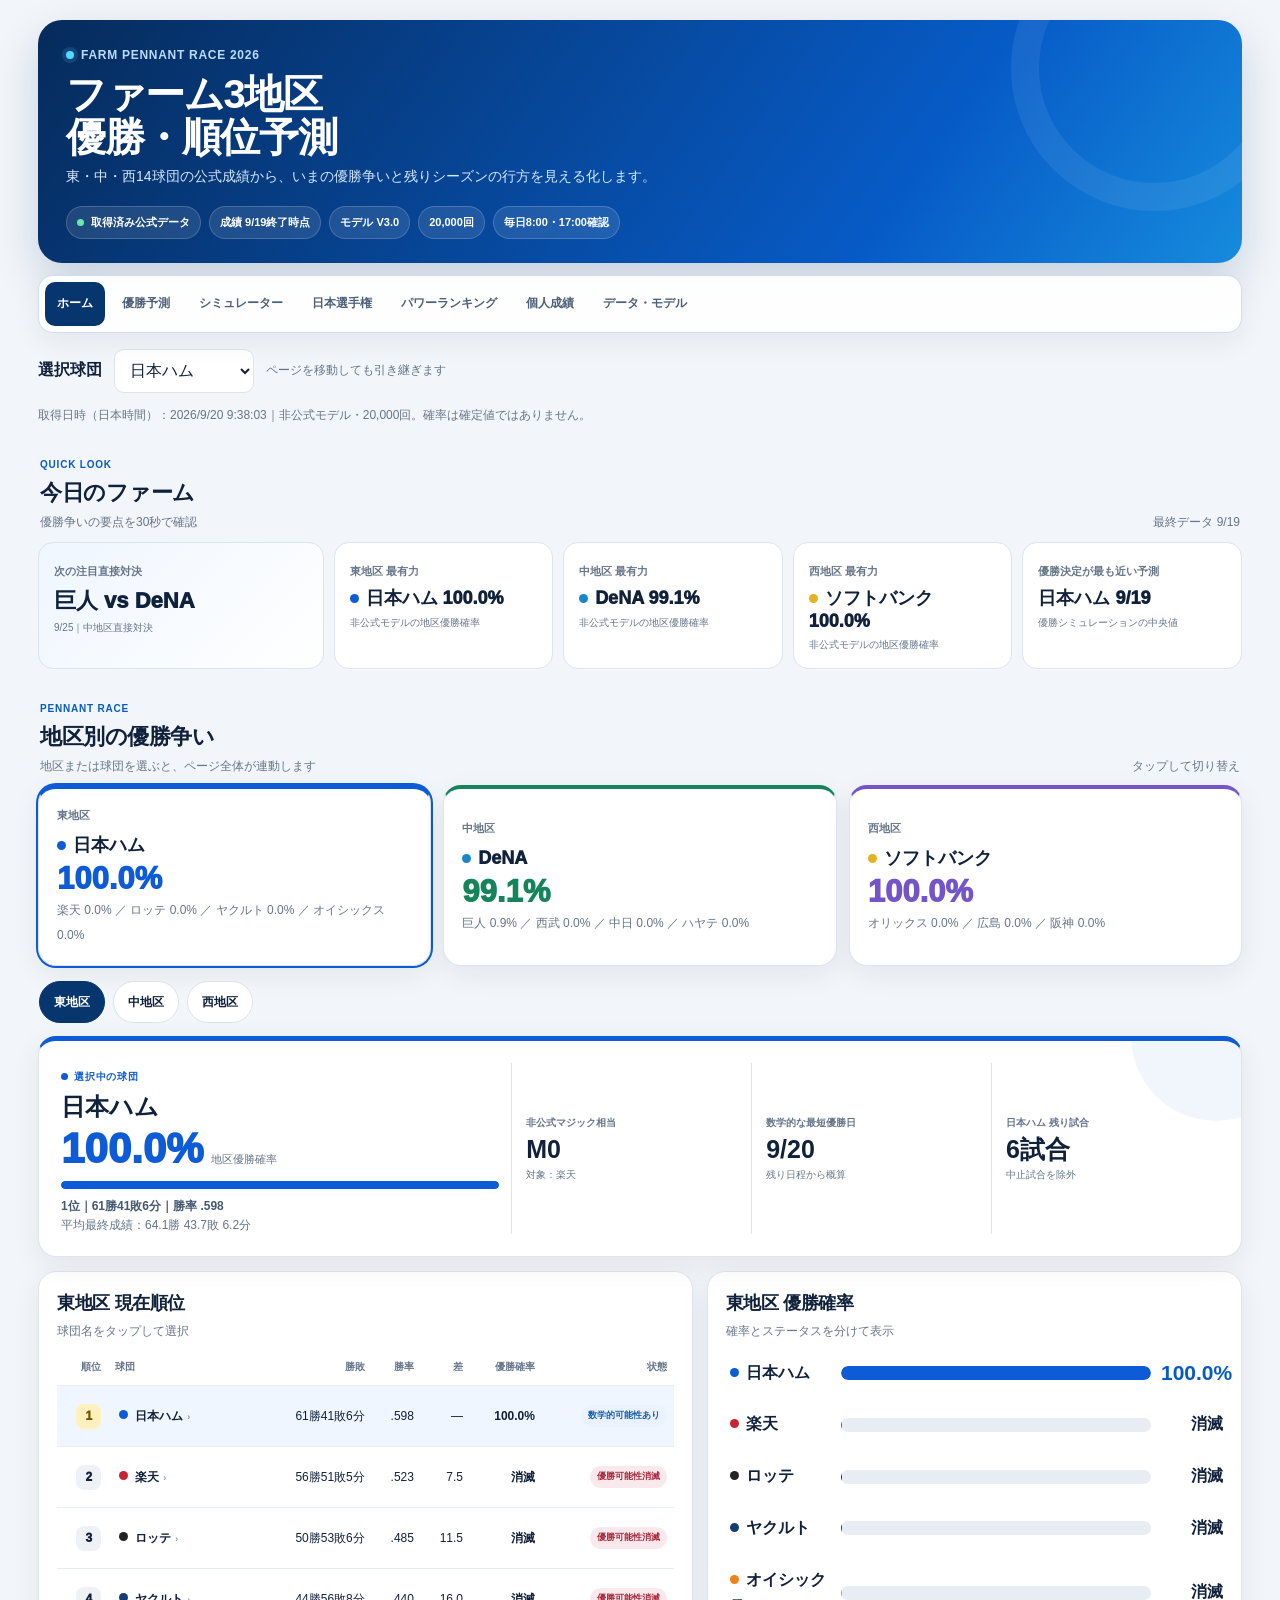
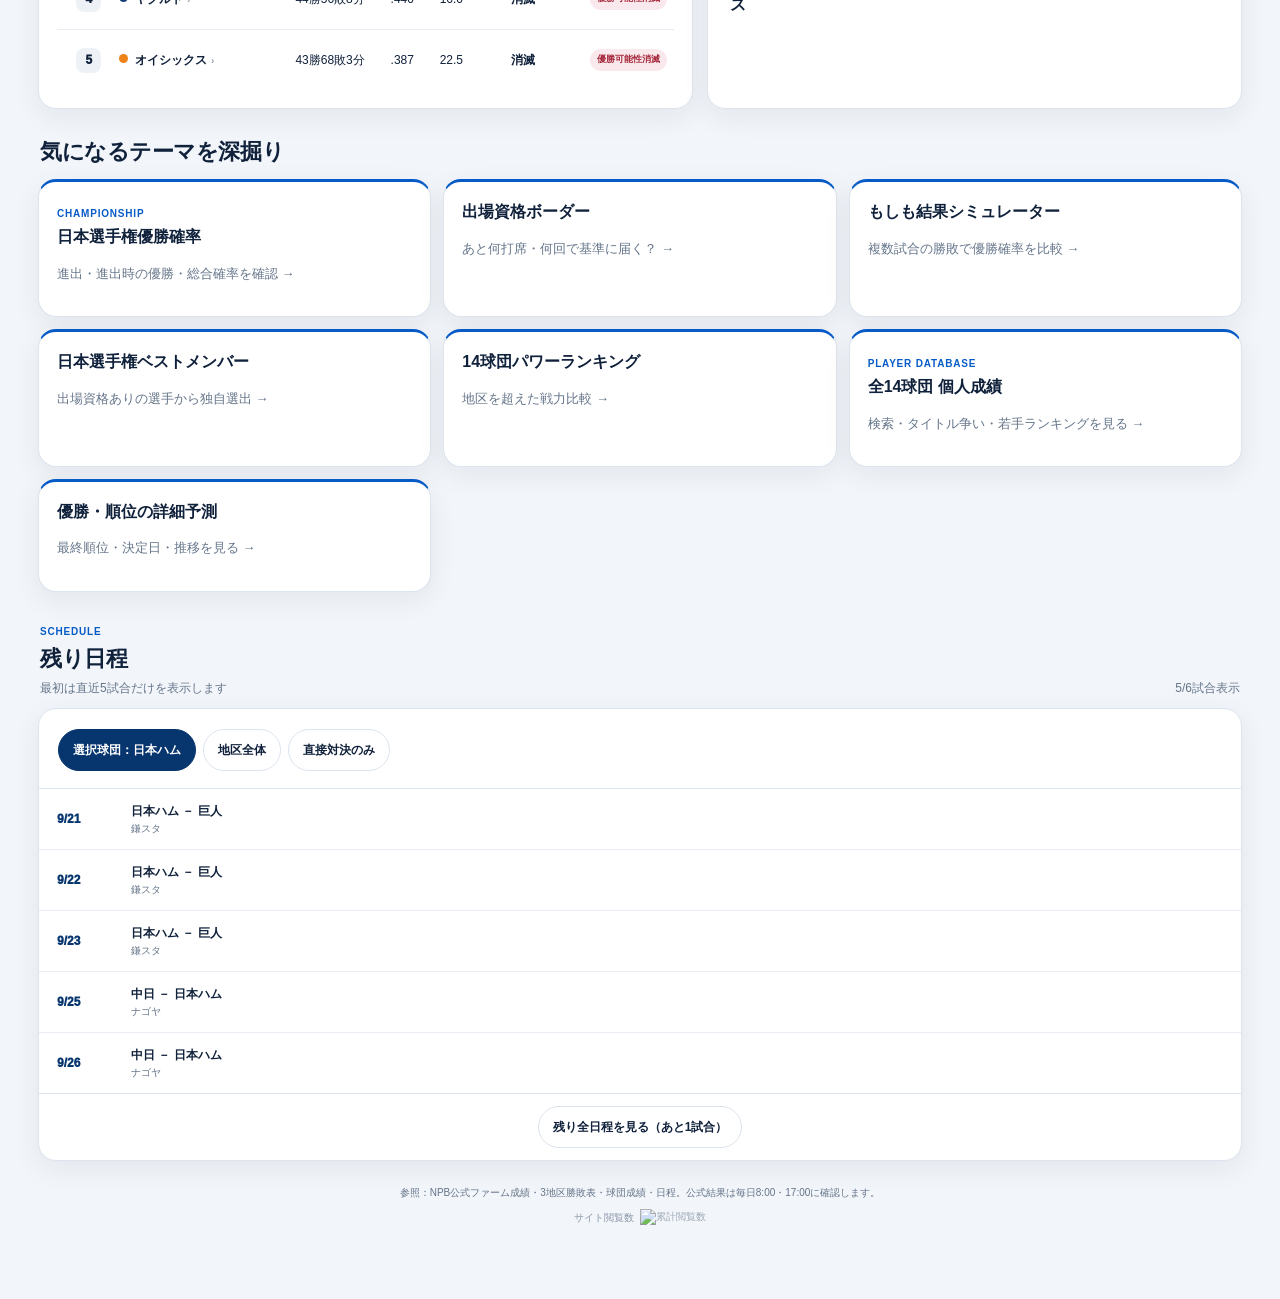
==== commit fe239aa3: "Add all-team player statistics and analysis pages" ====
--- a/index.html
+++ b/index.html
@@ -1,16 +1,4 @@
-<!DOCTYPE html>
-<html lang="ja">
-<head>
-  <meta charset="UTF-8">
-  <meta name="viewport" content="width=device-width,initial-scale=1,viewport-fit=cover">
-  <meta name="description" content="2026年プロ野球ファーム東・中・西地区の順位、優勝確率、優勝決定予測を毎日更新する非公式データサイトです。">
-  <meta name="theme-color" content="#07366f">
-  <title>2026 ファーム3地区 優勝・順位予測</title>
-  <link rel="stylesheet" href="styles.css">
-</head>
-<body>
-<div class="wrap" id="app">
-  <header class="siteHeader" id="overview">
+<!doctype html><html lang="ja"><head><meta charset="utf-8"><meta name="viewport" content="width=device-width,initial-scale=1,viewport-fit=cover"><title>ホーム｜2026 ファーム3地区 優勝・順位予測</title><link rel="stylesheet" href="styles.css?v=7"><link rel="stylesheet" href="pages.css?v=7"></head><body data-page="index.html"><div class="wrap" id="app">  <header class="siteHeader" id="overview">
     <div class="brandEyebrow">Farm Pennant Race 2026</div>
     <h1>ファーム3地区<br>優勝・順位予測</h1>
     <p class="siteLead">東・中・西14球団の公式成績から、いまの優勝争いと残りシーズンの行方を見える化します。</p>
@@ -23,18 +11,10 @@
     <div class="updateFallback" id="updateFallback" role="status"><span id="updateFallbackText">前回取得できたデータを表示しています。</span><button class="retryButton" id="retryButton" type="button">再読み込み</button></div>
   </header>
 
-  <nav class="pageNav" aria-label="ページ内メニュー">
-    <a href="#overview">概要</a><a href="#pennant">順位・優勝確率</a><a href="#rank-prediction">順位予測</a><a href="#clinch-prediction">優勝決定</a><a href="#trends">推移</a><a href="#schedule">残り日程</a><a href="#farmChampionship">日本選手権</a><a href="#model">データ・モデル</a>
-  </nav>
-  <noscript><div class="note" style="margin-top:12px"><b>JavaScriptが無効です。</b> 固定表示のみ利用できます。最新の確率計算や地区・球団の切り替えにはJavaScriptが必要です。</div></noscript>
-
-  <main>
-    <section class="section anchorSection" aria-labelledby="today-title">
+<nav class="pageNav" aria-label="サイトメニュー" id="siteNav"></nav><div class="breadcrumb" id="breadcrumb"></div><div id="sharedSelection"></div><noscript><p class="note">最新の予測計算にはJavaScriptが必要です。<a href="https://npb.jp/bis/2026/stats/index_farm.html">NPB公式成績を見る</a></p></noscript><main><section class="section anchorSection" aria-labelledby="today-title">
       <div class="sectionHead"><div><span class="eyebrow">Quick Look</span><h2 id="today-title">今日のファーム</h2><p>優勝争いの要点を30秒で確認</p></div><span class="tiny" id="todayUpdated">集計中</span></div>
       <div class="todayGrid" id="todayFarm"><div class="todayLead loadingSkeleton"><span class="skeleton"></span><span class="skeleton short"></span></div><div class="todayItem loadingSkeleton"><span class="skeleton"></span><span class="skeleton short"></span></div><div class="todayItem loadingSkeleton"><span class="skeleton"></span><span class="skeleton short"></span></div><div class="todayItem loadingSkeleton"><span class="skeleton"></span><span class="skeleton short"></span></div></div>
-    </section>
-
-    <section class="section anchorSection" id="pennant" aria-labelledby="pennant-title">
+    </section><section class="section anchorSection" id="pennant" aria-labelledby="pennant-title">
       <div class="sectionHead"><div><span class="eyebrow">Pennant Race</span><h2 id="pennant-title">地区別の優勝争い</h2><p>地区または球団を選ぶと、ページ全体が連動します</p></div><span class="tiny">タップして切り替え</span></div>
       <div class="districtOverview" id="districtOverview" aria-label="3地区の優勝確率"><div class="card districtCard loadingSkeleton"><span class="skeleton"></span><span class="skeleton short"></span></div><div class="card districtCard loadingSkeleton"><span class="skeleton"></span><span class="skeleton short"></span></div><div class="card districtCard loadingSkeleton"><span class="skeleton"></span><span class="skeleton short"></span></div></div>
       <div class="districtSwitch" id="districtSwitch" aria-label="表示地区を選択"></div>
@@ -50,42 +30,7 @@
         <article class="card"><div class="sectionHead" style="margin:0 0 6px"><div><h2 id="standingsTitle">現在順位</h2><p>球団名をタップして選択</p></div></div><div class="tableWrap"><table class="standingsTable"><thead><tr><th>順位</th><th>球団</th><th>勝敗</th><th>勝率</th><th>差</th><th>優勝確率</th><th>状態</th></tr></thead><tbody id="standingsBody"><tr><td colspan="7"><div class="loadingSkeleton"><span class="skeleton"></span><span class="skeleton"></span><span class="skeleton short"></span></div></td></tr></tbody></table></div></article>
         <article class="card"><div class="sectionHead" style="margin:0"><div><h2 id="champTitle">地区優勝確率</h2><p>確率とステータスを分けて表示</p></div></div><div class="probList" id="champList"><div class="loadingSkeleton"><span class="skeleton"></span><span class="skeleton"></span><span class="skeleton short"></span></div></div></article>
       </div>
-    </section>
-
-    <section class="section anchorSection" id="rank-prediction">
-      <div class="sectionHead"><div><span class="eyebrow">Rank Forecast</span><h2 id="rankTitle">最終順位予測</h2><p>選択球団の1位から最下位までの確率</p></div><span class="tiny">20,000回シミュレーション</span></div><div class="teamTabs" id="teamTabs"></div><article class="card rankPanel"><div class="rankBars" id="rankBars"><div class="loadingSkeleton"><span class="skeleton"></span><span class="skeleton"></span><span class="skeleton short"></span></div></div></article>
-    </section>
-
-    <section class="section anchorSection" id="clinch-prediction">
-      <div class="sectionHead"><div><span class="eyebrow">Clinch Forecast</span><h2 id="forecastTitle">優勝決定予測</h2><p>各球団の予想日と日程別の決定確率</p></div></div><div class="forecastGrid" id="clinchForecast"><div class="card loadingSkeleton"><span class="skeleton"></span><span class="skeleton short"></span></div></div>
-      <details class="accordion" style="margin-top:12px"><summary><span id="clinchTitle">日程ごとの優勝決定確率</span><span class="tiny">詳細を見る</span></summary><div class="accordionBody"><p class="tiny">上段はその日に優勝が決まる確率、下段はその日までの累計確率です。</p><div class="probDateWrap" id="clinchProbabilityTable"><div class="loadingSkeleton" style="padding:16px"><span class="skeleton"></span><span class="skeleton"></span></div></div></div></details>
-    </section>
-
-    <section class="section anchorSection" id="trends">
-      <div class="sectionHead"><div><span class="eyebrow">Trend</span><h2>確率とマジックの推移</h2><p>選択球団に連動して表示</p></div></div><div class="detailGrid"><article class="card chartCard"><h2>優勝確率の推移</h2><p class="tiny">ポイントに触れると具体的な数値を確認できます。</p><div class="chartWrap"><svg id="probChart" viewBox="0 0 620 255" role="img" aria-label="優勝確率の推移グラフ"></svg></div></article><article class="card chartCard"><h2>マジック推移</h2><p class="tiny">勝率制に合わせた非公式マジック相当です。</p><div class="chartWrap"><svg id="magicChart" viewBox="0 0 620 255" role="img" aria-label="マジック推移グラフ"></svg></div></article></div>
-    </section>
-
-    <section class="section anchorSection" id="schedule">
+    </section><section class="section"><div class="sectionHead"><h2>気になるテーマを深掘り</h2></div><div class="featureGrid"><a class="card featureLink" data-route="farmchamp.html" href="farmchamp.html"><span class="eyebrow">CHAMPIONSHIP</span><h3>日本選手権優勝確率</h3><p>進出・進出時の優勝・総合確率を確認 →</p></a><a class="card featureLink" data-route="farmchamp.html#border" href="farmchamp.html#border"><h3>出場資格ボーダー</h3><p>あと何打席・何回で基準に届く？ →</p></a><a class="card featureLink" data-route="simulator.html" href="simulator.html"><h3>もしも結果シミュレーター</h3><p>複数試合の勝敗で優勝確率を比較 →</p></a><a class="card featureLink" data-route="farmchamp.html#roster" href="farmchamp.html#roster"><h3>日本選手権ベストメンバー</h3><p>出場資格ありの選手から独自選出 →</p></a><a class="card featureLink" data-route="power-ranking.html" href="power-ranking.html"><h3>14球団パワーランキング</h3><p>地区を超えた戦力比較 →</p></a><a class="card featureLink" data-route="stats/" href="stats/"><span class="eyebrow">PLAYER DATABASE</span><h3>全14球団 個人成績</h3><p>検索・タイトル争い・若手ランキングを見る →</p></a><a class="card featureLink" data-route="prediction.html" href="prediction.html"><h3>優勝・順位の詳細予測</h3><p>最終順位・決定日・推移を見る →</p></a></div></section><section class="section anchorSection" id="schedule">
       <div class="sectionHead"><div><span class="eyebrow">Schedule</span><h2>残り日程</h2><p>最初は直近5試合だけを表示します</p></div><span class="tiny" id="scheduleCount"></span></div><article class="card scheduleCard"><div class="scheduleHeader"><div class="scheduleControls" id="scheduleFilters"></div></div><div class="scheduleList" id="scheduleList"><div class="loadingSkeleton" style="padding:16px"><span class="skeleton"></span><span class="skeleton"></span><span class="skeleton short"></span></div></div><div class="scheduleMore"><button class="filterBtn" id="scheduleMoreBtn" type="button">残り全日程を見る</button></div></article>
-    </section>
-
-    <section class="section anchorSection" id="farmChampionship">
-      <div class="sectionHead"><div><span class="eyebrow">Farm Championship</span><h2>ファーム日本選手権</h2><p>進出候補と出場資格選手を確認</p></div><span class="tiny" id="farmChampDataDate">公式データを確認中</span></div>
-      <div class="farmChampHero"><article class="card farmChampIntro"><h3>2026年は4チームのトーナメント</h3><p>東・中・西の各地区優勝3球団と、地区2位最高勝率のワイルドカード1球団が出場します。</p><div class="farmChampDates"><div class="farmChampDate"><b>10/3</b><span>準決勝</span></div><div class="farmChampDate"><b>10/4</b><span>決勝</span></div><div class="farmChampDate"><b>10/5</b><span>予備日</span></div></div><a class="officialLink" href="https://npb.jp/farmchamp/2026/" target="_blank" rel="noopener noreferrer">NPB公式 大会情報 ↗</a></article><details class="accordion farmRuleCard"><summary>出場資格を簡潔に確認</summary><div class="accordionBody"><p class="tiny">8月31日時点で支配下・育成登録され、ファーム公式戦に出場した選手のうち、新人、一軍登録なし、または所定の出場基準を満たす選手が対象です。</p><div class="farmFormula"><div><b>野手</b><br>floor（試合数×2.7×0.3）打席</div><div><b>投手</b><br>floor（試合数×0.8×0.3）回</div></div><p class="tiny">10月1日以前の規定到達判定は本サイトの暫定計算です。</p></div></details></div>
-      <article class="card" style="margin-top:14px" id="farmChampionshipApp"><div class="farmChampMeta"><div><h3>進出可能性が残る球団</h3><p class="tiny" id="farmChampCandidateDefinition">残り日程から数学的可能性を確認しています。</p></div><span class="tiny" id="farmChampVisibleCount"></span></div><div class="farmChampTeamTabs" id="farmChampTeamTabs"></div><div class="farmChampMeta"><div><h3 id="farmChampTeamTitle">球団を選択</h3><div class="tiny" id="farmChampTeamReason"></div></div></div><div class="farmChampSummary" id="farmChampTeamSummary"></div><div class="farmChampFilters" id="farmChampFilters"></div><div class="farmPlayerList" id="farmChampPlayers"><div class="farmChampEmpty">選手資格データを読み込んでいます。</div></div></article>
-    </section>
-
-    <section class="section anchorSection" id="model">
-      <div class="sectionHead"><div><span class="eyebrow">Data &amp; Model</span><h2>データ・モデル</h2><p>一般閲覧では不要な説明と運用情報をまとめています</p></div></div>
-      <div class="detailGrid"><details class="accordion"><summary>予測モデルV3.0について詳しく見る</summary><div class="accordionBody"><div class="methodGrid"><div class="method"><b>現在勝率 40%</b><p>引き分けを除いた実際の勝率。</p></div><div class="method"><b>ピタゴラス勝率 45%</b><p>得失点を1.83乗して試合内容を評価。</p></div><div class="method"><b>平均への縮小 15%</b><p>短期的な上振れ・下振れを抑制。</p></div><div class="method"><b>相手強度・ホーム補正</b><p>残りカードを試合単位で反映。</p></div><div class="method"><b>勝率制・中止対応</b><p>球団ごとの消化試合数差を許容。</p></div></div><div class="weight"><span class="w1" style="width:40%">現在勝率 40%</span><span class="w4" style="width:45%">ピタゴラス 45%</span><span class="w3" style="width:15%">平均 15%</span></div></div></details><details class="accordion"><summary>地区間の戦力比較を見る</summary><div class="accordionBody"><div class="strengthGrid" id="strengthGrid"><div class="loadingSkeleton"><span class="skeleton"></span><span class="skeleton short"></span></div></div><div class="definition"><b>地区戦力指数：</b>現在勝率40％、ピタゴラス勝率35％、1試合平均得点15％、平均失点の少なさ10％を合成した球団指数の地区内単純平均です。14球団平均を基準にした非公式比較値です。</div></div></details></div>
-      <details class="accordion" style="margin-top:14px"><summary>更新履歴・運用情報</summary><div class="accordionBody adminGrid"><div><h3>公式結果の自動反映</h3><p class="tiny">NPB公式の掲載状況を毎日8:00・17:00（日本時間）に確認します。管理・検証用の手動入力機能は非表示のまま維持しています。</p></div><div><h3>直近の反映履歴</h3><div class="history" id="inputHistory"><div class="tiny">履歴を確認しています。</div></div></div></div></details>
-      <div class="note" style="margin-top:14px"><b>非公式予測です。</b> 20,000回シミュレーションの確率は確定値ではありません。中止や消化試合数差、同率時の公式条件により実際の結果と異なる場合があります。</div>
-    </section>
-  </main>
-
-  <footer>参照：NPB公式ファーム成績・3地区勝敗表・球団成績・日程。公式結果は毎日8:00・17:00に確認します。<div class="siteCounter" aria-label="サイトの累計閲覧数"><span>サイト閲覧数</span><img src="https://hits.sh/mituteto-png.github.io/farm-east-prediction.svg?style=flat-square&amp;label=&amp;color=8795a8" alt="累計閲覧数"></div></footer>
-</div>
-<nav class="mobileNav" aria-label="スマートフォン用メニュー"><a href="#overview"><span>⌂</span>ホーム</a><a href="#pennant"><span>≡</span>順位</a><a href="#rank-prediction"><span>↗</span>予測</a><a href="#schedule"><span>▣</span>日程</a><a href="#farmChampionship"><span>★</span>日本選手権</a></nav>
-<script src="auto-data.js"></script><script src="farmchamp-data.js"></script><script src="app.js"></script><script type="module" src="farmchamp.js"></script>
-</body>
-</html>
+    </section></main>  <footer>参照：NPB公式ファーム成績・3地区勝敗表・球団成績・日程。公式結果は毎日8:00・17:00に確認します。<div class="siteCounter" aria-label="サイトの累計閲覧数"><span>サイト閲覧数</span><img src="https://hits.sh/mituteto-png.github.io/farm-east-prediction.svg?style=flat-square&amp;label=&amp;color=8795a8" alt="累計閲覧数"></div></footer>
+</div><script src="auto-data.js"></script><script type="module" src="league-ui.js?v=7"></script><script type="module" src="site.js?v=7"></script></body></html>
--- a/pages.css
+++ b/pages.css
@@ -0,0 +1,7 @@
+main{min-width:0}.pageNav a[aria-current=page]{background:var(--brand-dark);color:white}.breadcrumb{margin:16px 0;font-size:13px;color:var(--muted)}
+#sharedSelection{display:flex;align-items:center;gap:12px;margin:12px 0;flex-wrap:wrap}#sharedSelection label{font-weight:800}select{padding:11px;border:1px solid var(--line);border-radius:10px;font:inherit;max-width:100%;min-height:44px;background:white;color:var(--ink)}
+.timestamp{font-size:12px;line-height:1.7}.featureGrid{display:grid;grid-template-columns:repeat(3,minmax(0,1fr));gap:12px}.featureLink{text-decoration:none;border-top:3px solid var(--brand);transition:background .15s}.featureLink:hover{background:#edf5ff}.featureLink p{font-size:13px;color:var(--muted)}
+.siteHeader h1{font-size:clamp(25px,3.6vw,40px)}.tiny{font-size:12px}.pageNav a{min-height:44px;display:flex;align-items:center}.card p{line-height:1.7}.subnav{display:flex;flex-wrap:wrap;gap:8px;margin:14px 0}.subnav button{min-height:44px;padding:10px 14px;border:1px solid var(--line);border-radius:12px;background:#fff;font-weight:800;color:var(--ink)}.subnav button[aria-pressed=true]{background:var(--brand-dark);color:#fff}.scenarioDay{margin:12px 0}.scenarioGame{display:grid;grid-template-columns:minmax(0,1fr) minmax(150px,1fr);gap:12px;align-items:center;padding:10px 0}.actions{display:flex;gap:10px;flex-wrap:wrap;margin:15px 0}.primary{border:0;border-radius:12px;padding:12px 18px;min-height:44px;background:var(--brand);color:white;font-weight:800}button:disabled{opacity:.6;cursor:wait}.compareRow{display:grid;grid-template-columns:1fr 1fr 1fr .8fr;gap:10px;padding:15px 0;border-bottom:1px solid var(--line);font-size:14px}.compareRow .track{grid-column:1/-1}.powerCard{margin:12px 0}.powerCard summary{display:flex;align-items:center;gap:14px;cursor:pointer;min-height:44px}.powerCard summary strong{margin-left:auto;font-size:24px}.powerCard small{font-size:12px}.powerCard .track{margin:12px 0}.powerDetails{border-top:1px solid var(--line);padding-top:8px}.oddsCard{display:grid;grid-template-columns:1fr 1fr 1fr 1fr;gap:10px;border:1px solid var(--line);padding:16px;border-radius:14px;margin:12px 0}.oddsCard h3{font-size:17px}.oddsCard div span{display:block;font-size:12px;color:var(--muted)}.oddsCard b,.oddsCard strong{font-size:22px}.oddsCard .track{grid-column:1/-1}.rosterList{padding-left:26px}.rosterList li{padding:12px;border-bottom:1px solid var(--line)}.rosterList span{display:block;font-size:12px;color:var(--muted)}[hidden]{display:none!important}.farmChampTeamTabs{flex-wrap:wrap;overflow:visible}.farmChampTeamTabs .filterBtn{white-space:normal;text-align:left}.farmChampTeamTabs .filterBtn span{display:none}.farmPlayerIdentity{flex-wrap:wrap}.farmStatus{white-space:normal;font-size:11px}.farmMetric,.farmReason,.farmPlayerIdentity span{font-size:12px}.farmPlayerDetail dt,.farmPlayerDetail dd{font-size:12px}.farmChampHero{align-items:start}.farmChampMeta{flex-wrap:wrap}.farmPlayerList{max-height:700px;overflow:auto;padding:4px}.farmPlayerCard{min-width:0}.farmChampIntro p{font-size:14px}.farmChampDates{grid-template-columns:repeat(3,1fr)}.farmChampDate span{font-size:11px}
+@media(max-width:1000px){.featureGrid{grid-template-columns:repeat(2,minmax(0,1fr))}.oddsCard{grid-template-columns:repeat(3,minmax(0,1fr))}.oddsCard h3{grid-column:1/-1}}
+@media(max-width:720px){.districtOverview{grid-template-columns:1fr}.districtCard{display:grid;grid-template-columns:1fr auto;gap:4px 10px}.districtCard .districtName,.districtCard .tiny{grid-column:1/-1}.leader{margin:0}.leaderProb{font-size:27px}.featureGrid{grid-template-columns:1fr}.sectionHead{align-items:start;flex-wrap:wrap}.standingsTable thead{display:none}.standingsTable,.standingsTable tbody{display:block;width:100%}.standingsTable tr{display:grid;grid-template-columns:30px 1fr auto;padding:9px 0;gap:4px;align-items:center;border-bottom:1px solid var(--line)}.standingsTable td{display:block!important;border:0!important;white-space:normal;text-align:left!important;padding:2px!important}.standingsTable td:nth-child(3){grid-column:2}.standingsTable td:nth-child(4):before{content:'勝率 '}.standingsTable td:nth-child(5){grid-column:2}.standingsTable td:nth-child(5):before{content:'ゲーム差 '}.standingsTable td:nth-child(6):before{content:'優勝 '}.standingsTable td:nth-child(7){grid-column:2/-1}.oddsCard{grid-template-columns:1fr}.oddsCard div{display:flex;justify-content:space-between;gap:8px}.oddsCard .track{display:block}.scenarioGame{grid-template-columns:1fr}.compareRow{grid-template-columns:1fr 1fr}.farmPlayerList{max-height:none;overflow:visible}.farmChampFilters{flex-wrap:wrap;overflow:visible}.farmChampSummary{grid-template-columns:1fr 1fr}.forecastGrid{grid-template-columns:1fr 1fr}.probDateWrap{max-height:420px}.todayGrid{grid-template-columns:1fr}.todayLead{grid-column:auto}.wrap{padding-bottom:35px}.chartWrap svg{min-height:230px}.farmPlayerCard summary{grid-template-columns:1fr}.farmChampDates{grid-template-columns:repeat(3,1fr)}.farmChampDate{padding:7px 3px}}
+@media(max-width:360px){.forecastGrid{grid-template-columns:1fr}.probRow{grid-template-columns:84px 1fr 60px;gap:6px}.teamProbability{flex-wrap:wrap}.farmPlayerDetail dl{grid-template-columns:1fr 1fr}.farmChampSummary b{font-size:22px}}
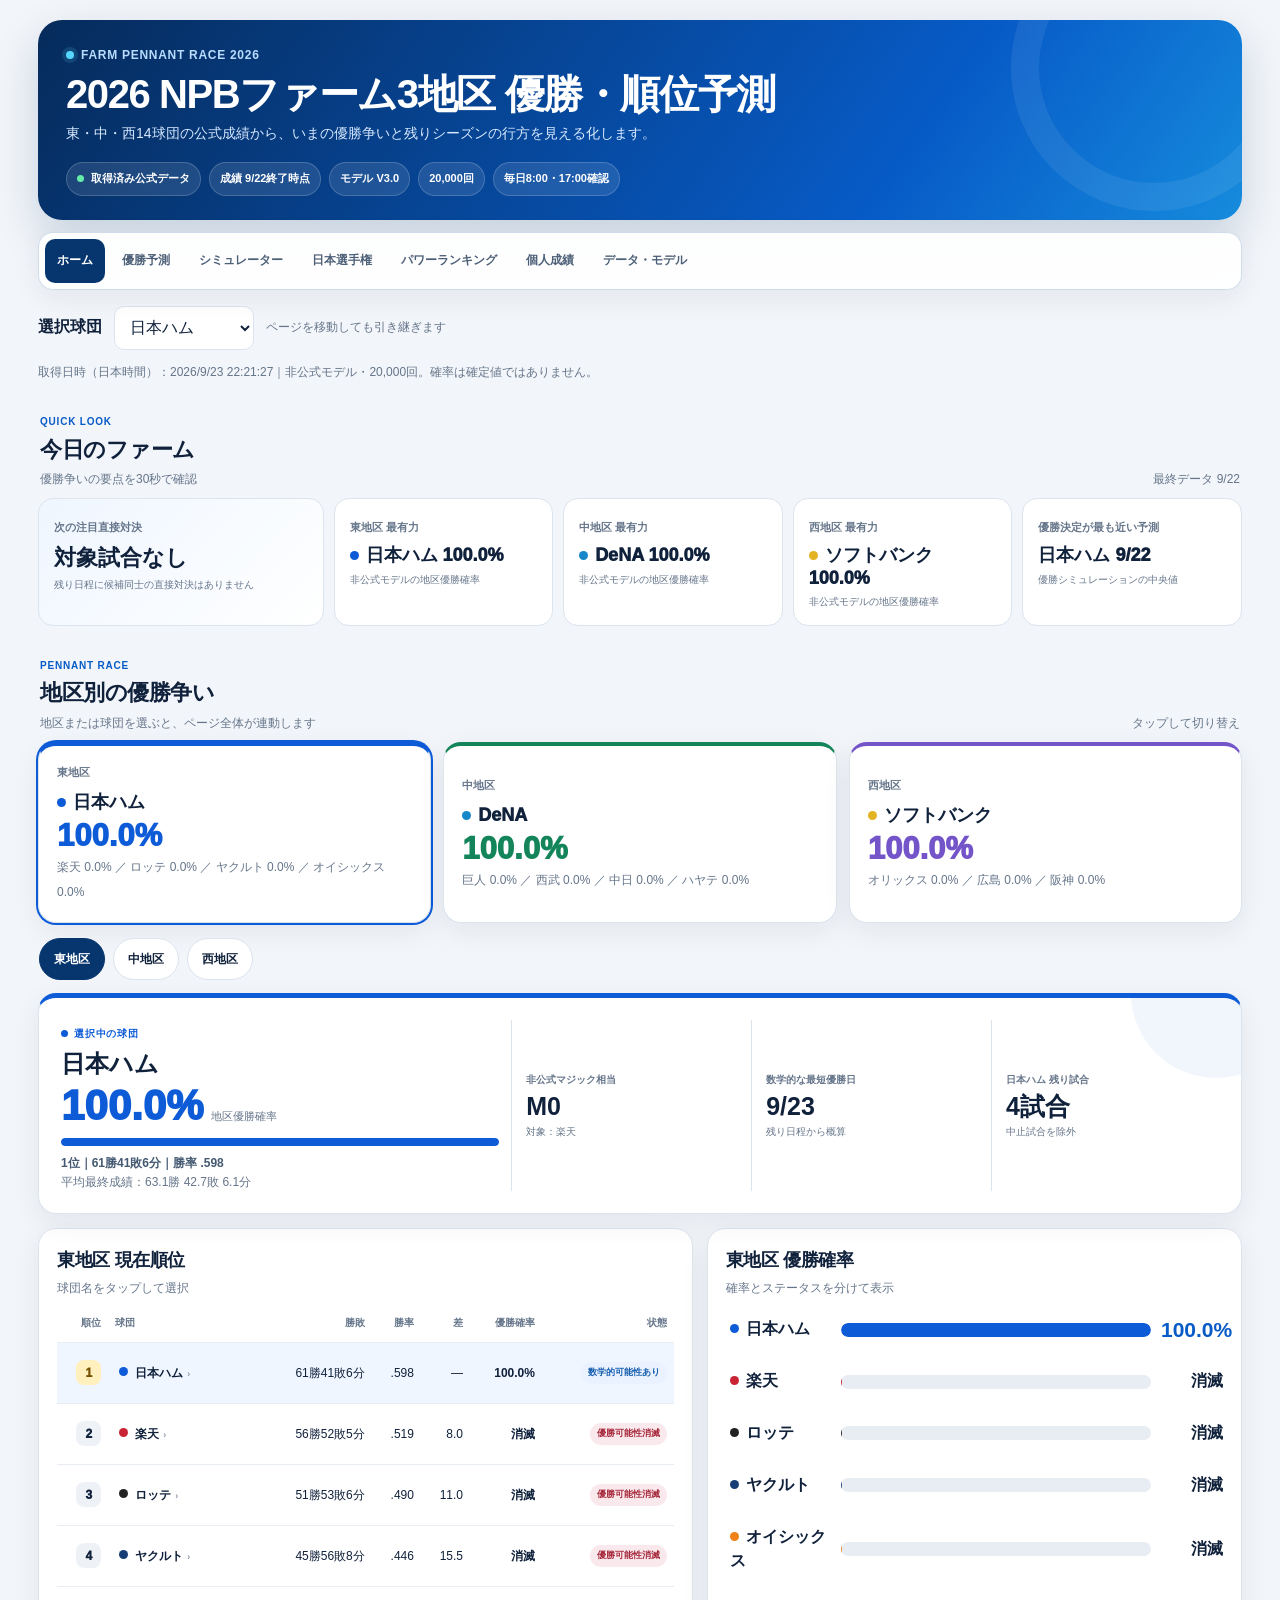
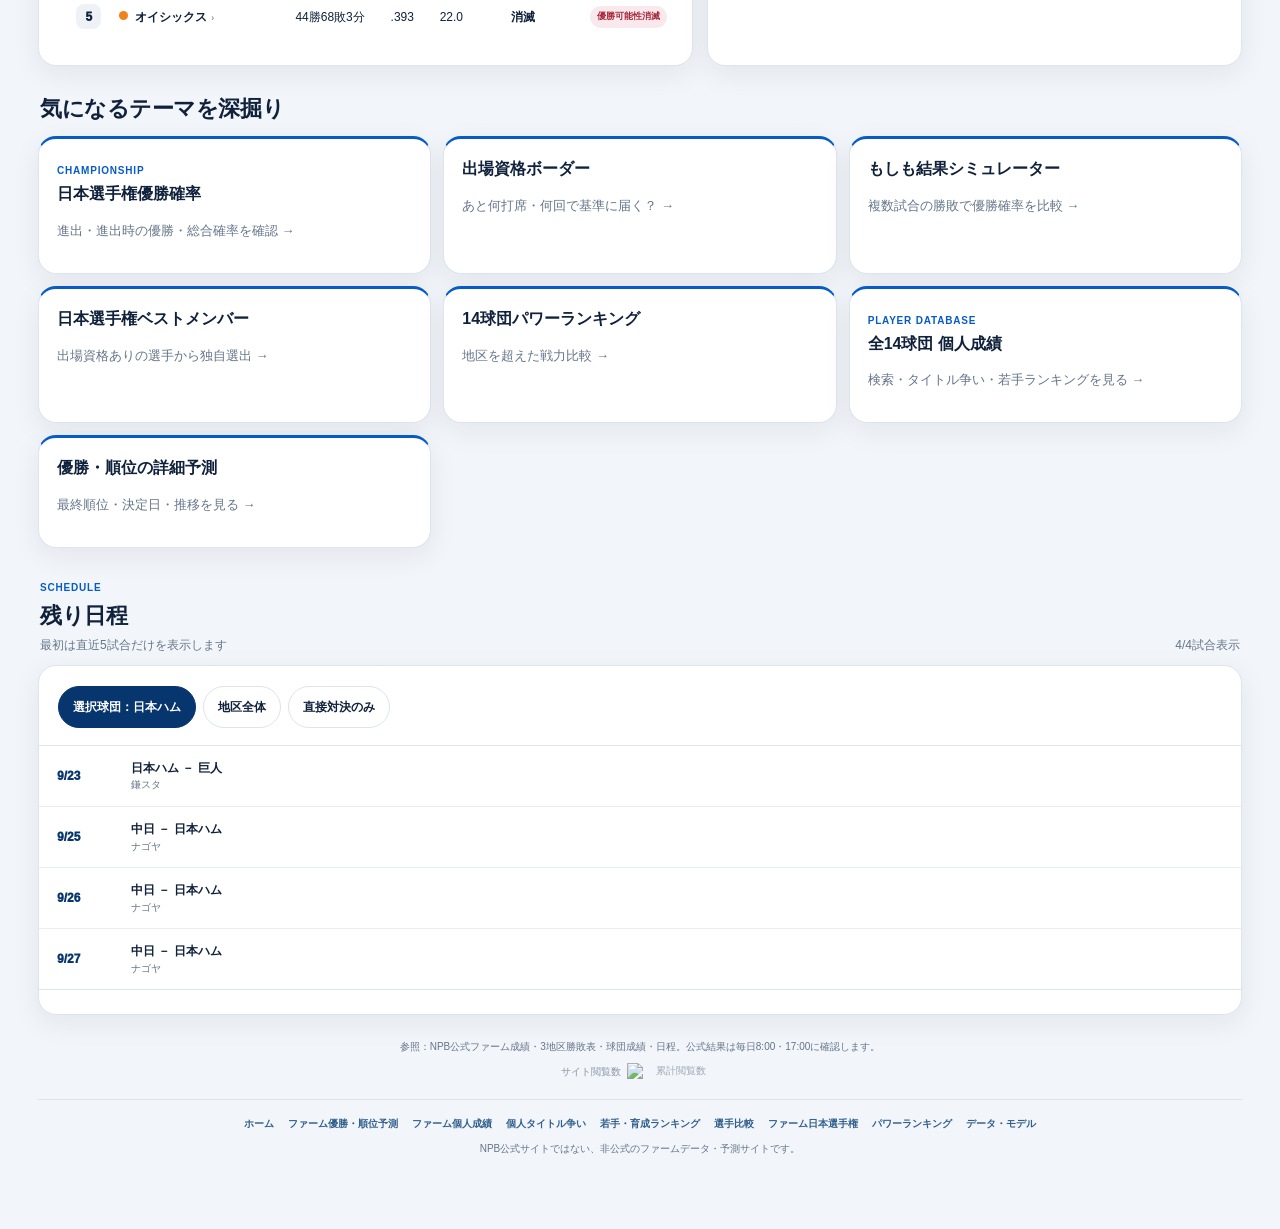
==== commit 4953170e: "Improve SEO discovery and social metadata" ====
--- a/index.html
+++ b/index.html
@@ -1,6 +1,6 @@
-<!doctype html><html lang="ja"><head><meta charset="utf-8"><meta name="viewport" content="width=device-width,initial-scale=1,viewport-fit=cover"><title>ホーム｜2026 ファーム3地区 優勝・順位予測</title><link rel="stylesheet" href="styles.css?v=7"><link rel="stylesheet" href="pages.css?v=7"></head><body data-page="index.html"><div class="wrap" id="app">  <header class="siteHeader" id="overview">
+<!doctype html><html lang="ja"><head><meta charset="utf-8"><meta name="viewport" content="width=device-width,initial-scale=1,viewport-fit=cover"><link rel="stylesheet" href="styles.css?v=8"><link rel="stylesheet" href="pages.css?v=7"><!-- SEO:START --><title>2026 NPBファーム順位・優勝確率・個人成績｜ファームデータ分析</title><meta name="description" content="NPBファーム全14球団の順位、優勝確率、個人成績、若手ランキング、日本選手権予測を掲載する非公式データサイト。"><meta name="robots" content="index,follow,max-image-preview:large"><link rel="icon" type="image/svg+xml" href="assets/favicon.svg"><meta property="og:locale" content="ja_JP"><meta property="og:site_name" content="2026 NPBファームデータ"><meta property="og:type" content="website"><meta property="og:title" content="2026 NPBファーム順位・優勝確率・個人成績｜ファームデータ分析"><meta property="og:description" content="NPBファーム全14球団の順位、優勝確率、個人成績、若手ランキング、日本選手権予測を掲載する非公式データサイト。"><meta property="og:url" content="https://mituteto-png.github.io/farm-east-prediction/"><link rel="canonical" href="https://mituteto-png.github.io/farm-east-prediction/"><meta property="og:image" content="https://mituteto-png.github.io/farm-east-prediction/assets/ogp.png"><meta property="og:image:width" content="1200"><meta property="og:image:height" content="630"><meta property="og:image:alt" content="2026 NPBファームデータのサイト紹介画像"><meta name="twitter:card" content="summary_large_image"><meta name="twitter:title" content="2026 NPBファーム順位・優勝確率・個人成績｜ファームデータ分析"><meta name="twitter:description" content="NPBファーム全14球団の順位、優勝確率、個人成績、若手ランキング、日本選手権予測を掲載する非公式データサイト。"><meta name="twitter:image" content="https://mituteto-png.github.io/farm-east-prediction/assets/ogp.png"><script type="application/ld+json" id="pageStructuredData">{"@context":"https://schema.org","@graph":[{"@type":"WebSite","@id":"https://mituteto-png.github.io/farm-east-prediction/#website","url":"https://mituteto-png.github.io/farm-east-prediction/","name":"2026 NPBファームデータ","description":"NPBファーム全14球団の順位、優勝確率、個人成績、若手ランキング、日本選手権予測を掲載する非公式データサイト。","inLanguage":"ja-JP"},{"@type":"WebPage","@id":"https://mituteto-png.github.io/farm-east-prediction/#webpage","url":"https://mituteto-png.github.io/farm-east-prediction/","name":"2026 NPBファーム順位・優勝確率・個人成績｜ファームデータ分析","description":"NPBファーム全14球団の順位、優勝確率、個人成績、若手ランキング、日本選手権予測を掲載する非公式データサイト。","isPartOf":{"@id":"https://mituteto-png.github.io/farm-east-prediction/#website"}}]}</script><!-- SEO:END --></head><body data-page="index.html"><div class="wrap" id="app">  <header class="siteHeader" id="overview">
     <div class="brandEyebrow">Farm Pennant Race 2026</div>
-    <h1>ファーム3地区<br>優勝・順位予測</h1>
+    <h1>2026 NPBファーム3地区 優勝・順位予測</h1>
     <p class="siteLead">東・中・西14球団の公式成績から、いまの優勝争いと残りシーズンの行方を見える化します。</p>
     <div class="headerMeta" aria-label="データとモデルの状態">
       <span class="statusPill checking" id="dataStatusPill">更新確認中</span>
@@ -32,5 +32,5 @@
       </div>
     </section><section class="section"><div class="sectionHead"><h2>気になるテーマを深掘り</h2></div><div class="featureGrid"><a class="card featureLink" data-route="farmchamp.html" href="farmchamp.html"><span class="eyebrow">CHAMPIONSHIP</span><h3>日本選手権優勝確率</h3><p>進出・進出時の優勝・総合確率を確認 →</p></a><a class="card featureLink" data-route="farmchamp.html#border" href="farmchamp.html#border"><h3>出場資格ボーダー</h3><p>あと何打席・何回で基準に届く？ →</p></a><a class="card featureLink" data-route="simulator.html" href="simulator.html"><h3>もしも結果シミュレーター</h3><p>複数試合の勝敗で優勝確率を比較 →</p></a><a class="card featureLink" data-route="farmchamp.html#roster" href="farmchamp.html#roster"><h3>日本選手権ベストメンバー</h3><p>出場資格ありの選手から独自選出 →</p></a><a class="card featureLink" data-route="power-ranking.html" href="power-ranking.html"><h3>14球団パワーランキング</h3><p>地区を超えた戦力比較 →</p></a><a class="card featureLink" data-route="stats/" href="stats/"><span class="eyebrow">PLAYER DATABASE</span><h3>全14球団 個人成績</h3><p>検索・タイトル争い・若手ランキングを見る →</p></a><a class="card featureLink" data-route="prediction.html" href="prediction.html"><h3>優勝・順位の詳細予測</h3><p>最終順位・決定日・推移を見る →</p></a></div></section><section class="section anchorSection" id="schedule">
       <div class="sectionHead"><div><span class="eyebrow">Schedule</span><h2>残り日程</h2><p>最初は直近5試合だけを表示します</p></div><span class="tiny" id="scheduleCount"></span></div><article class="card scheduleCard"><div class="scheduleHeader"><div class="scheduleControls" id="scheduleFilters"></div></div><div class="scheduleList" id="scheduleList"><div class="loadingSkeleton" style="padding:16px"><span class="skeleton"></span><span class="skeleton"></span><span class="skeleton short"></span></div></div><div class="scheduleMore"><button class="filterBtn" id="scheduleMoreBtn" type="button">残り全日程を見る</button></div></article>
-    </section></main>  <footer>参照：NPB公式ファーム成績・3地区勝敗表・球団成績・日程。公式結果は毎日8:00・17:00に確認します。<div class="siteCounter" aria-label="サイトの累計閲覧数"><span>サイト閲覧数</span><img src="https://hits.sh/mituteto-png.github.io/farm-east-prediction.svg?style=flat-square&amp;label=&amp;color=8795a8" alt="累計閲覧数"></div></footer>
-</div><script src="auto-data.js"></script><script type="module" src="league-ui.js?v=7"></script><script type="module" src="site.js?v=7"></script></body></html>+    </section></main>  <footer>参照：NPB公式ファーム成績・3地区勝敗表・球団成績・日程。公式結果は毎日8:00・17:00に確認します。<div class="siteCounter" aria-label="サイトの累計閲覧数"><span>サイト閲覧数</span><img src="https://hits.sh/mituteto-png.github.io/farm-east-prediction.svg?style=flat-square&amp;label=&amp;color=8795a8" alt="累計閲覧数" width="92" height="18" loading="lazy"></div><nav class="footerNav" aria-label="サイト内リンク"><a href="index.html">ホーム</a><a href="prediction.html">ファーム優勝・順位予測</a><a href="stats/">ファーム個人成績</a><a href="stats/titles/">個人タイトル争い</a><a href="stats/prospects/">若手・育成ランキング</a><a href="stats/compare/">選手比較</a><a href="farmchamp.html">ファーム日本選手権</a><a href="power-ranking.html">パワーランキング</a><a href="about.html">データ・モデル</a></nav><p class="siteDisclaimer">NPB公式サイトではない、非公式のファームデータ・予測サイトです。</p></footer>
+</div><script src="auto-data.js"></script><script type="module" src="league-ui.js?v=7"></script><script type="module" src="site.js?v=10"></script></body></html>
--- a/styles.css
+++ b/styles.css
@@ -52,6 +52,7 @@
 .loadingSkeleton{display:grid;gap:9px}.skeleton{height:15px;border-radius:7px;background:linear-gradient(90deg,#edf1f5 25%,#f8fafc 50%,#edf1f5 75%);background-size:200% 100%;animation:shimmer 1.25s infinite}.skeleton.short{width:56%}@keyframes shimmer{to{background-position:-200% 0}}
 .updateFallback{display:none;margin-top:12px;padding:11px 13px;border-radius:12px;background:var(--warning-bg);color:#735000;font-size:11px}.updateFallback.show{display:flex;align-items:center;justify-content:space-between;gap:10px}.retryButton{border:1px solid #d9b863;background:#fff;border-radius:9px;padding:7px 10px;font-size:11px;font-weight:900}
 .adminGrid{display:grid;grid-template-columns:1fr 1fr;gap:14px}.history{display:flex;flex-direction:column;gap:6px}.histItem{display:flex;justify-content:space-between;gap:10px;padding:8px 9px;background:#f7f9fc;border-radius:9px;font-size:10px}.note{padding:13px 15px;border-radius:13px;border:1px solid #e8d28d;background:#fff9df;color:#6e5810;font-size:11px}.siteCounter{display:flex;align-items:center;justify-content:center;gap:6px;margin-top:8px;font-size:10px;color:#8a97a8}.siteCounter img{height:18px;width:auto;opacity:.82}footer{margin-top:24px;text-align:center;color:var(--muted);font-size:10px}
+.footerNav{display:flex;flex-wrap:wrap;justify-content:center;gap:8px 14px;margin:18px 0 10px;padding-top:16px;border-top:1px solid var(--line)}.footerNav a{color:#315f8d;font-weight:800;text-decoration:none}.footerNav a:hover{text-decoration:underline}.siteDisclaimer{margin:8px 0 0;color:#65758b}
 .mobileNav{display:none}
 .srOnly{position:absolute!important;width:1px!important;height:1px!important;padding:0!important;margin:-1px!important;overflow:hidden!important;clip:rect(0,0,0,0)!important;white-space:nowrap!important;border:0!important}
 button:focus-visible,a:focus-visible,summary:focus-visible{outline:3px solid rgba(23,126,225,.3);outline-offset:2px}
